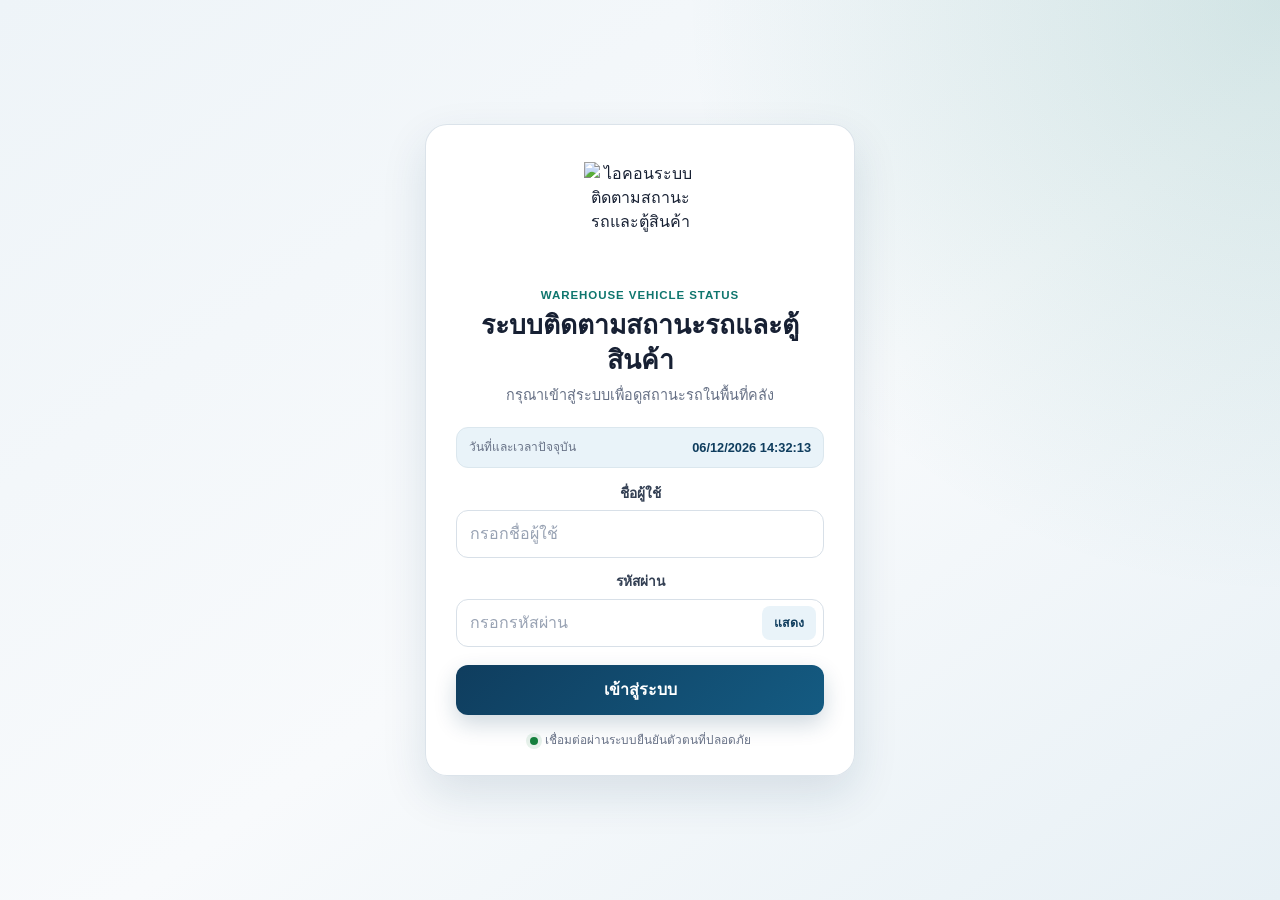
==== dashboard/index.html @ 7c37f43d "Update index.html" ====
<!DOCTYPE html>
<html lang="th">
<head>
  <meta charset="UTF-8">
  <meta name="viewport" content="width=device-width, initial-scale=1, viewport-fit=cover">
  <meta name="theme-color" content="#031726">
  <meta name="color-scheme" content="dark light">
  <meta name="mobile-web-app-capable" content="yes">
  <meta name="apple-mobile-web-app-capable" content="yes">
  <title>Dashboard Vendor / Receiving</title>
  <link rel="manifest" href="../manifest.webmanifest">
  <link rel="stylesheet" href="../core.bundle.css?v=20260722-round4-dashboard">
  <link rel="stylesheet" href="./dashboard.bundle.css?v=20260723-round4-final-rev2-executive-fullscreen-fix-v1">
  <script src="https://cdn.jsdelivr.net/npm/sweetalert2@11" defer></script>
  <script src="https://cdn.jsdelivr.net/npm/chart.js@4.4.3/dist/chart.umd.min.js" defer></script>
  <script src="./dashboard.bundle.js?v=20260723-round4-final-rev2-executive-fullscreen-fix-v1" defer></script>
</head>
<body class="executive-dashboard" data-page="dashboard" data-theme="deep" data-theme-preference="deep">
  <div id="dashboardLoading" class="loading-screen" aria-live="polite">
    <div class="loading-card">
      <div class="loading-spinner" aria-hidden="true"></div>
      <strong>กำลังจัดเตรียม Dashboard</strong>
      <span>อ่านข้อมูลกลางและตรวจยอดให้ตรงกัน</span>
    </div>
  </div>

  <header class="topbar ops-topbar">
    <div class="ops-brand">
      <button id="backButton" class="menu-button" type="button" title="กลับหน้า Module" aria-label="กลับหน้า Module">☰</button>
      <div class="ops-brand-copy">
        <h1>Dashboard Vendor / Receiving</h1>
        <p>ภาพรวมการรับรถ / ตู้สินค้า อัปเดตอัตโนมัติ</p>
      </div>
    </div>

    <div class="ops-header-live live-state"><i></i><span id="connectionText">กำลังเชื่อมต่อ</span><button id="refreshButton" type="button" aria-label="รีเฟรชข้อมูล" title="รีเฟรชข้อมูล">↻</button></div>

    <div class="ops-header-shift">
      <span>กะปัจจุบัน</span>
      <strong id="headerShiftName">กำลังตรวจสอบ</strong>
      <small><span id="currentDate">--/--/----</span> <b id="currentTime">--:--:--</b></small>
    </div>

    <div class="ops-header-actions">
      <button id="analysisButton" class="topbar-button" type="button" title="วิเคราะห์ย้อนหลัง">⌁ วิเคราะห์</button>
      <button id="compareModeButton" class="topbar-button compare-button" type="button" title="เปิดโหมดเปรียบเทียบ">⇄ เปรียบเทียบ</button>
      <button id="exportButton" class="topbar-button" type="button" title="ส่งออกข้อมูล">⇧ ส่งออก</button>
      <button id="fullscreenButton" class="topbar-button fullscreen-button" type="button" title="เปิดเต็มจอ">⛶ เต็มจอ</button>
      <div class="theme-switcher" role="group" aria-label="เลือกธีม Dashboard">
        <span>ธีม</span>
        <button type="button" data-theme-value="light" title="ธีมสว่าง">สว่าง</button>
        <button type="button" data-theme-value="deep" title="ธีมน้ำเงินเข้ม">น้ำเงิน</button>
        <button type="button" data-theme-value="plum" title="ธีมพลัม">พลัม</button>
        <button type="button" data-theme-value="system" title="ใช้ตามระบบ">ระบบ</button>
      </div>
    </div>
  </header>

  <div id="dashboardInlineError" class="dashboard-inline-error" hidden></div>

  <main id="dashboardStage" class="dashboard-stage ops-stage">
    <section id="mainDashboardGrid" class="ops-dashboard" aria-label="ภาพรวมปฏิบัติการ 24 ชั่วโมง">
      <article class="ops-panel current-state-section">
        <div class="ops-section-heading">
          <div><span class="section-number">1</span><h2>สถานะปัจจุบัน</h2><small>รวมทุกคันที่ยังไม่ปิดงาน ไม่จำกัดวันที่เข้า</small></div>
          <span id="currentStateAsOf" class="section-meta">ณ เวลาปัจจุบัน</span>
        </div>
        <div class="current-state-grid">
          <button class="state-card tone-blue" type="button" data-current-mode="ALL"><span class="state-icon">▣</span><span>อยู่ในระบบตอนนี้</span><strong id="opsActiveNow">0</strong><small>คัน</small></button>
          <button class="state-card tone-purple" type="button" data-current-mode="WAITING_INBOUND_DOCUMENT"><span class="state-icon">เอก</span><span>รอยื่นเอกสาร</span><strong id="opsWaitingDocument">0</strong><small>คัน</small></button>
          <button class="state-card tone-orange" type="button" data-current-mode="WAITING_RECEIVING"><span class="state-icon">คลัง</span><span>รอรับสินค้า</span><strong id="opsWaitingReceiving">0</strong><small>คัน</small></button>
          <button class="state-card tone-green" type="button" data-current-mode="WAITING_DOCUMENT_RETURN"><span class="state-icon">✓</span><span>รอคืนเอกสาร</span><strong id="opsWaitingReturn">0</strong><small>คัน</small></button>
          <button class="state-card tone-sky" type="button" data-current-mode="WAITING_GATE_OUT"><span class="state-icon">ออก</span><span>รอออกจากพื้นที่</span><strong id="opsWaitingGateOut">0</strong><small>คัน</small></button>
          <button class="state-card tone-amber" type="button" data-current-mode="WARNING"><span class="state-icon">!</span><span>ใกล้เกินเวลา</span><strong id="opsWarning">0</strong><small>คัน</small></button>
          <button class="state-card tone-red" type="button" data-current-mode="OVERDUE"><span class="state-icon">▲</span><span>เกินเวลา</span><strong id="opsOverdue">0</strong><small>&gt; SLA</small></button>
          <button class="state-card tone-magenta" type="button" data-current-mode="SEVERE"><span class="state-icon">▲</span><span>เกินเวลารุนแรง</span><strong id="opsSevere">0</strong><small>&gt;&gt; SLA</small></button>
          <button class="state-card tone-gold" type="button" data-current-mode="INCOMPLETE"><span class="state-icon">i</span><span>ข้อมูลไม่ครบ</span><strong id="opsIncomplete">0</strong><small>คัน</small></button>
          <button class="state-card tone-slate" type="button" data-current-mode="CANCELLED"><span class="state-icon">×</span><span>ยกเลิก 24 ชม.</span><strong id="opsCancelled24">0</strong><small>คัน</small></button>
        </div>
      </article>

      <div class="ops-content-grid">
        <div class="ops-left-stack">
          <article class="ops-panel rolling-section">
            <div class="ops-section-heading">
              <div><span class="section-number">2</span><h2>ผลงาน 24 ชั่วโมงล่าสุด</h2><small id="rollingRangeLabel">ช่วงเวลาแบบเลื่อนต่อเนื่อง</small></div>
            </div>
            <div class="rolling-kpi-grid">
              <div class="metric-card tone-blue"><span>รถเข้า</span><strong id="rollingGateIn">0</strong><small id="rollingGateInDelta">เทียบ 24 ชม.ก่อนหน้า</small></div>
              <div class="metric-card tone-green"><span>ปิดงานแล้ว</span><strong id="rollingCompleted">0</strong><small id="rollingCompletedDelta">เทียบ 24 ชม.ก่อนหน้า</small></div>
              <div class="metric-card tone-amber"><span>คงค้างเพิ่ม/ลด</span><strong id="rollingNet">0</strong><small id="rollingNetDetail">เข้า − ปิดงาน</small></div>
              <div class="metric-card tone-purple"><span>เวลาทั่วไป</span><strong id="rollingMedian">-</strong><small id="rollingMedianDelta">Median ของงานปิด</small></div>
              <button id="rollingSlowButton" class="metric-card tone-red" type="button"><span>งานกลุ่มช้า (Top 3)</span><strong id="rollingSlowCount">0</strong><small>กดดูรายละเอียด</small></button>
              <div class="metric-card tone-teal"><span>ผ่านเกณฑ์ SLA</span><strong id="rollingCompliance">-</strong><small id="rollingComplianceDetail">จากรายการที่ตรวจสอบได้</small></div>
            </div>
          </article>

          <article class="ops-panel flow-section">
            <div class="ops-section-heading compact">
              <div><span class="section-number">3</span><h2>การไหลของงาน</h2><small id="flowRangeLabel">24 ชั่วโมงล่าสุด</small></div>
              <div class="range-switch" role="group" aria-label="ช่วงเวลาของกราฟ">
                <button type="button" data-flow-range="24H" class="is-active">24 ชม.</button>
                <button type="button" data-flow-range="7D">7 วัน</button>
                <button type="button" data-flow-range="30D">30 วัน</button>
              </div>
            </div>
            <div class="flow-layout">
              <div class="ops-chart-wrap"><canvas id="opsFlowChart"></canvas></div>
              <div class="stage-donut-block">
                <h3>งานในแต่ละขั้นตอน</h3>
                <div class="stage-donut-layout">
                  <div class="stage-donut-wrap"><canvas id="opsStageChart"></canvas><div class="stage-donut-center"><small>รวม</small><strong id="opsStageTotal">0</strong><span>คัน</span></div></div>
                  <div id="opsStageLegend" class="ops-stage-legend"></div>
                </div>
              </div>
            </div>
          </article>

          <article class="ops-panel shift-section">
            <div class="ops-section-heading compact">
              <div><span class="section-number">5</span><h2>สรุปผลงานกะปัจจุบัน</h2><small>ใช้ช่วงเวลาตาม Admin และรองรับกะข้ามวัน</small></div>
            </div>
            <div class="shift-layout">
              <div class="shift-focus-card">
                <small>กะปัจจุบัน</small>
                <strong id="opsShiftName">นอกกะ</strong>
                <span id="opsShiftTime">-</span>
                <span id="opsShiftBusinessDate">-</span>
                <div class="shift-progress"><i id="opsShiftProgressBar"></i></div>
                <b id="opsShiftProgressText">0%</b>
              </div>
              <div class="shift-metrics-grid">
                <div><span>รับเข้ากะนี้</span><strong id="opsShiftGateIn">0</strong><small>คัน</small></div>
                <div><span>ปิดงานแล้ว</span><strong id="opsShiftCompleted">0</strong><small>คัน</small></div>
                <div><span>รับมาจากกะก่อน</span><strong id="opsShiftCarryIn">0</strong><small>คัน</small></div>
                <div><span>ยังค้าง</span><strong id="opsShiftClosing">0</strong><small>คัน</small></div>
                <div><span>ส่งต่อกะถัดไป</span><strong id="opsShiftCarryOut">0</strong><small>คัน</small></div>
                <div class="danger"><span>เกินเวลา</span><strong id="opsShiftOverdue">0</strong><small>คัน</small></div>
                <div><span>ประสิทธิภาพ</span><strong id="opsShiftEfficiency">-</strong><small>ปิด / ภาระงาน</small></div>
              </div>
              <div class="shift-process-block">
                <h3>สถานะความคืบหน้ากระบวนการ</h3>
                <div id="shiftProcessFlow" class="shift-process-flow"></div>
              </div>
            </div>
          </article>
        </div>

        <div class="ops-right-stack">
          <article class="ops-panel urgent-section">
            <div class="ops-section-heading compact">
              <div><span class="section-number">4</span><h2>งานที่ต้องดำเนินการเร่งด่วน</h2><small>เรียงตามระดับความรุนแรงและเวลาค้าง</small></div>
              <button id="showAllAlerts" class="section-link" type="button">ดูทั้งหมด →</button>
            </div>
            <div id="urgentTabs" class="urgent-tabs" role="tablist">
              <button type="button" data-urgent-mode="SEVERE" class="is-active">รุนแรง <b id="urgentSevereCount">0</b></button>
              <button type="button" data-urgent-mode="OVERDUE">เกินเวลา <b id="urgentOverdueCount">0</b></button>
              <button type="button" data-urgent-mode="WARNING">ใกล้เกิน <b id="urgentWarningCount">0</b></button>
              <button type="button" data-urgent-mode="INCOMPLETE">ข้อมูลไม่ครบ <b id="urgentIncompleteCount">0</b></button>
            </div>
            <div class="urgent-table-wrap">
              <table class="urgent-table">
                <thead><tr><th>เลขนัดหมาย</th><th>บริษัท</th><th>ขั้นตอนปัจจุบัน</th><th>ค้างในขั้นตอน</th><th>เกณฑ์ SLA</th></tr></thead>
                <tbody id="urgentTableBody"></tbody>
              </table>
            </div>
          </article>

          <article class="ops-panel bottleneck-section">
            <div class="ops-section-heading compact">
              <div><span class="section-number">6</span><h2>คอขวดปัจจุบัน</h2><small>Top 5 ขั้นตอนที่ค้างงานมากที่สุด</small></div>
            </div>
            <div class="bottleneck-table-wrap">
              <table class="bottleneck-table">
                <thead><tr><th>อันดับ</th><th>ขั้นตอน</th><th>ค้างเฉลี่ย</th><th>ค้างนานสุด</th><th>จำนวนค้าง</th></tr></thead>
                <tbody id="bottleneckTableBody"></tbody>
              </table>
            </div>
          </article>
        </div>
      </div>
    </section>

    <section id="analysisPanel" class="analysis-panel ops-panel" hidden>
      <div class="ops-section-heading compact">
        <div><h2>วิเคราะห์ย้อนหลังและค้นหารายการ</h2><small>วันปฏิทินใช้สำหรับรายงานย้อนหลัง ไม่กระทบตัวเลขสถานการณ์ปัจจุบัน</small></div>
        <button id="closeAnalysisButton" class="section-link" type="button">ปิด</button>
      </div>
      <section class="filter-bar">
        <label><span>ช่วงวันที่</span><div class="date-range"><input id="dateFrom" type="date"><b>–</b><input id="dateTo" type="date"></div></label>
        <label><span>โมดูล</span><select id="moduleFilter"><option value="vendors">Vendor / Receiving</option></select></label>
        <label><span>กะ</span><select id="shiftFilter"><option value="">ทั้งหมด</option></select></label>
        <label><span>รูปแบบงาน</span><select id="profileFilter"><option value="">ทั้งหมด</option></select></label>
        <label><span>สถานะ</span><select id="statusFilter"><option value="">ทั้งหมด</option><option value="ACTIVE">ยังไม่ปิดงาน</option><option value="COMPLETED">ปิดงานแล้ว</option><option value="OVERDUE">เกินเวลา</option><option value="CANCELLED">ยกเลิก</option><option value="INCOMPLETE">ข้อมูลต้องตรวจสอบ</option></select></label>
        <label class="search-field"><span>ค้นหา</span><input id="searchInput" type="search" placeholder="เลขนัดหมาย บริษัท ทะเบียนรถ Auto ID"></label>
        <button id="resetButton" class="refresh-button secondary" type="button">ล้าง</button>
      </section>
      <div class="analysis-grid">
        <article class="analysis-calendar">
          <div class="calendar-header"><h3>ปฏิทินงานรายวัน</h3><div><button id="calendarPrev" type="button">‹</button><strong id="calendarMonthLabel">-</strong><button id="calendarNext" type="button">›</button></div></div>
          <div class="calendar-week"><span>อา</span><span>จ</span><span>อ</span><span>พ</span><span>พฤ</span><span>ศ</span><span>ส</span></div>
          <div id="calendarGrid" class="calendar-grid"></div>
          <div class="selected-day"><strong id="selectedDateLabel">-</strong><div class="selected-day-grid"><span>รถเข้า <b id="dayGateIn">0</b></span><span>ปิดงาน <b id="dayCompleted">0</b></span><span>คงค้าง <b id="dayBacklog">0</b></span><span>เกินเวลา <b id="dayOverdue">0</b></span></div></div>
        </article>
        <article class="analysis-list">
          <h3>งานที่ใช้เวลานานในวันที่เลือก</h3>
          <div id="companyRanking" class="ranking-list"></div>
        </article>
        <article class="analysis-table">
          <div class="panel-title"><h3>รายการตามตัวกรอง</h3><span id="trackingCount">0 รายการ</span></div>
          <div class="table-wrap"><table class="tracking-table"><thead><tr><th>เลขนัดหมาย</th><th>บริษัท</th><th>ขั้นตอน</th><th>เวลาเข้า</th><th>เวลาล่าสุด</th><th>เวลารวม</th><th>สถานะ</th></tr></thead><tbody id="trackingTableBody"></tbody></table></div>
        </article>
      </div>
      <div id="alertList" hidden></div>
      <div id="statusLegend" hidden></div><span id="statusChartTotal" hidden></span><span id="statusTotalLabel" hidden></span><span id="hourlyRangeLabel" hidden></span>
    </section>


    <section id="comparisonWorkspace" class="comparison-workspace panel" hidden aria-live="polite">
      <div class="comparison-toolbar">
        <div class="comparison-heading">
          <strong>เปรียบเทียบข้อมูล</strong>
          <span>เลือกข้อมูลสองส่วนเพื่อดูตัวเลขและปัญหาในตำแหน่งเดียวกัน</span>
        </div>
        <label class="compare-type-control"><span>เปรียบเทียบตาม</span><select id="compareType"><option value="DAY">ภาพรวมรายวัน</option><option value="MONTH">ภาพรวมรายเดือน</option><option value="SHIFT_DAY">กะของแต่ละวัน</option><option value="DAY_PART">ช่วงเวลา 6 ชั่วโมง</option><option value="PROFILE">รูปแบบงาน</option><option value="RECORD">เลขนัดหมาย</option></select></label>
        <label class="compare-view-control"><span>รูปแบบแสดงผล</span><select id="compareView"><option value="OVERVIEW">ภาพรวมและคอขวด</option><option value="FLOW">การไหลรายชั่วโมง</option><option value="STAGE_TIME">เวลาแต่ละขั้นตอน</option><option value="BACKLOG">สถานะเวลาและปัญหา</option></select></label>
        <label class="compare-control-a"><span>ฝั่ง A</span><select id="compareA"></select></label>
        <button id="swapCompareButton" class="compare-swap" type="button" title="สลับฝั่ง">⇄</button>
        <label class="compare-control-b"><span>ฝั่ง B</span><select id="compareB"></select></label>
        <button id="closeCompareButton" class="compare-close" type="button">กลับภาพรวม</button>
      </div>
      <div id="compareMobileLayout" class="compare-mobile-layout" role="group" aria-label="รูปแบบการแสดงผลบนมือถือ">
        <button id="comparePairButton" class="compare-layout-button is-active" type="button" aria-pressed="true">เทียบคู่</button>
        <button id="compareOverlayButton" class="compare-layout-button" type="button" aria-pressed="false">ซ้อนกัน</button>
      </div>
      <article id="compareOverlayPane" class="compare-overlay-pane" hidden aria-live="polite"></article>
      <div id="comparisonGrid" class="comparison-grid">
        <article id="comparePaneA" class="compare-pane compare-pane-a"></article>
        <article id="comparePaneB" class="compare-pane compare-pane-b"></article>
      </div>
      <div id="compareDelta" class="compare-delta"></div>
    </section>


    <section id="mainDashboardBottom" class="ops-footer">
      <span>SLA และเกณฑ์เวลาทั้งหมดอ้างอิงจากการตั้งค่า Admin</span>
      <span id="dataRevision">ข้อมูลชุด -</span>
      <span id="lastUpdated">อัปเดตล่าสุด -</span>
      <span id="autoRefreshLabel">ตรวจการเปลี่ยนแปลงทุก 5 วินาที</span>
      <span>Timezone: Asia/Bangkok</span>
    </section>
  </main>

  <noscript><div class="noscript">กรุณาเปิดใช้งาน JavaScript เพื่อใช้ Dashboard</div></noscript>
</body>
</html>
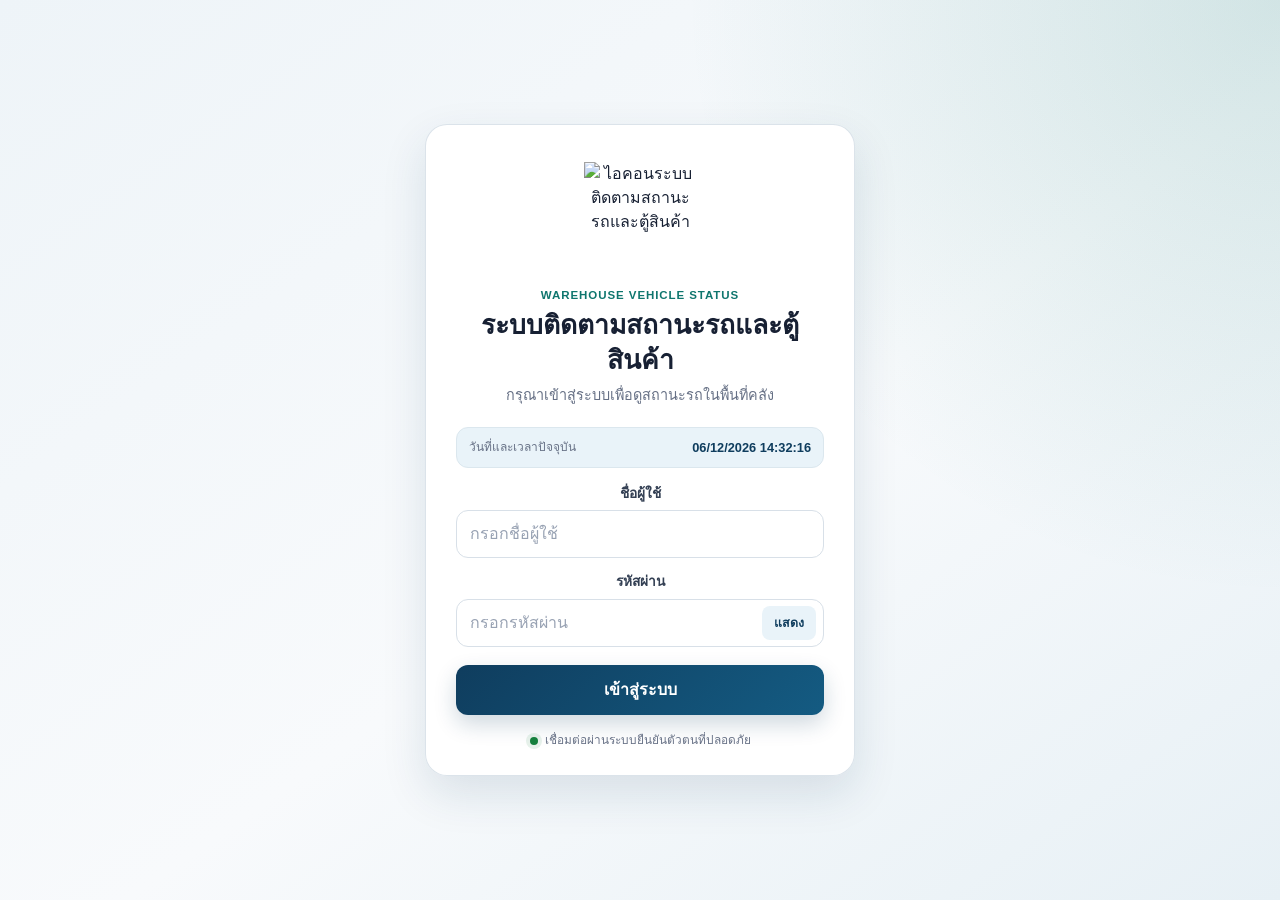
==== commit 46d7bb27: "Update index.html" ====
--- a/dashboard/index.html
+++ b/dashboard/index.html
@@ -10,12 +10,258 @@
   <title>Dashboard Vendor / Receiving</title>
   <link rel="manifest" href="../manifest.webmanifest">
   <link rel="stylesheet" href="../core.bundle.css?v=20260722-round4-dashboard">
-  <link rel="stylesheet" href="./dashboard.bundle.css?v=20260723-round4-final-rev2-executive-fullscreen-fix-v1">
+  <link rel="stylesheet" href="./dashboard.bundle.css?v=20260723-round4-final-rev4-topbar-responsive-v1">
   <script src="https://cdn.jsdelivr.net/npm/sweetalert2@11" defer></script>
   <script src="https://cdn.jsdelivr.net/npm/chart.js@4.4.3/dist/chart.umd.min.js" defer></script>
-  <script src="./dashboard.bundle.js?v=20260723-round4-final-rev2-executive-fullscreen-fix-v1" defer></script>
+  <script src="./dashboard.bundle.js?v=20260723-round4-final-rev4-topbar-responsive-v1" defer></script>
+<style id="smartalertFullscreenCriticalRev3">
+  /*
+   * ROUND 4 FINAL REV3
+   * Critical Fullscreen Hard Layout.
+   * Inline intentionally: prevents stale CSS from leaving the
+   * left dashboard stack collapsed.
+   */
+  html:fullscreen,
+  html:fullscreen body,
+  body.is-fullscreen {
+    width: 100% !important;
+    height: 100% !important;
+    min-height: 100% !important;
+  }
+
+  html:fullscreen body,
+  body.is-fullscreen {
+    margin: 0 !important;
+    overflow: hidden !important;
+  }
+
+  html:fullscreen body .ops-topbar,
+  body.is-fullscreen .ops-topbar {
+    position: static !important;
+    box-sizing: border-box !important;
+    width: 100% !important;
+    height: 56px !important;
+    min-height: 56px !important;
+    padding: 5px 12px !important;
+  }
+
+  html:fullscreen body #dashboardStage,
+  body.is-fullscreen #dashboardStage {
+    display: block !important;
+    box-sizing: border-box !important;
+    width: 100% !important;
+    max-width: none !important;
+    height: calc(100vh - 56px) !important;
+    min-height: 0 !important;
+    margin: 0 !important;
+    padding: 6px !important;
+    overflow: hidden !important;
+  }
+
+  html:fullscreen body #mainDashboardGrid:not([hidden]),
+  body.is-fullscreen #mainDashboardGrid:not([hidden]) {
+    display: grid !important;
+    grid-template-columns: minmax(0, 1fr) !important;
+    grid-template-rows: 104px minmax(0, 1fr) !important;
+    width: 100% !important;
+    height: 100% !important;
+    min-height: 0 !important;
+    gap: 6px !important;
+    overflow: hidden !important;
+  }
+
+  html:fullscreen body .current-state-section,
+  body.is-fullscreen .current-state-section {
+    height: 104px !important;
+    min-height: 104px !important;
+    overflow: hidden !important;
+  }
+
+  html:fullscreen body .current-state-grid,
+  body.is-fullscreen .current-state-grid {
+    display: grid !important;
+    grid-template-columns: repeat(10, minmax(0, 1fr)) !important;
+    grid-auto-rows: minmax(0, 1fr) !important;
+    min-height: 56px !important;
+  }
+
+  html:fullscreen body .ops-content-grid,
+  body.is-fullscreen .ops-content-grid {
+    display: grid !important;
+    grid-template-columns:
+      minmax(0, 1.57fr)
+      minmax(410px, 1fr) !important;
+    grid-template-rows: minmax(0, 1fr) !important;
+    width: 100% !important;
+    height: 100% !important;
+    min-height: 0 !important;
+    gap: 6px !important;
+    overflow: hidden !important;
+  }
+
+  /*
+   * Do not use Grid for the two stacks in fullscreen.
+   * Flex prevents legacy grid-template rows from collapsing panels.
+   */
+  html:fullscreen body .ops-left-stack,
+  body.is-fullscreen .ops-left-stack,
+  html:fullscreen body .ops-right-stack,
+  body.is-fullscreen .ops-right-stack {
+    display: flex !important;
+    flex-direction: column !important;
+    align-items: stretch !important;
+    align-content: normal !important;
+    justify-content: flex-start !important;
+    width: 100% !important;
+    height: 100% !important;
+    min-width: 0 !important;
+    min-height: 0 !important;
+    gap: 6px !important;
+    overflow: hidden !important;
+  }
+
+  html:fullscreen body .rolling-section,
+  body.is-fullscreen .rolling-section {
+    flex: 0 0 19% !important;
+    height: 19% !important;
+    min-height: 116px !important;
+  }
+
+  html:fullscreen body .flow-section,
+  body.is-fullscreen .flow-section {
+    flex: 1 1 49% !important;
+    height: auto !important;
+    min-height: 248px !important;
+  }
+
+  html:fullscreen body .shift-section,
+  body.is-fullscreen .shift-section {
+    flex: 0 0 31% !important;
+    height: 31% !important;
+    min-height: 180px !important;
+  }
+
+  html:fullscreen body .urgent-section,
+  body.is-fullscreen .urgent-section {
+    flex: 0 0 58% !important;
+    height: 58% !important;
+    min-height: 310px !important;
+  }
+
+  html:fullscreen body .bottleneck-section,
+  body.is-fullscreen .bottleneck-section {
+    flex: 1 1 42% !important;
+    height: auto !important;
+    min-height: 218px !important;
+  }
+
+  html:fullscreen body .rolling-section,
+  html:fullscreen body .flow-section,
+  html:fullscreen body .shift-section,
+  html:fullscreen body .urgent-section,
+  html:fullscreen body .bottleneck-section,
+  body.is-fullscreen .rolling-section,
+  body.is-fullscreen .flow-section,
+  body.is-fullscreen .shift-section,
+  body.is-fullscreen .urgent-section,
+  body.is-fullscreen .bottleneck-section {
+    box-sizing: border-box !important;
+    width: 100% !important;
+    max-width: none !important;
+    overflow: hidden !important;
+  }
+
+  html:fullscreen body .flow-layout,
+  body.is-fullscreen .flow-layout,
+  html:fullscreen body .shift-layout,
+  body.is-fullscreen .shift-layout {
+    min-height: 0 !important;
+    height: 100% !important;
+  }
+
+  html:fullscreen body .urgent-table-wrap,
+  html:fullscreen body .bottleneck-table-wrap,
+  body.is-fullscreen .urgent-table-wrap,
+  body.is-fullscreen .bottleneck-table-wrap {
+    min-height: 0 !important;
+    height: 100% !important;
+    overflow: auto !important;
+  }
+
+  html:fullscreen body #mainDashboardBottom,
+  body.is-fullscreen #mainDashboardBottom,
+  html:fullscreen body .ops-footer,
+  body.is-fullscreen .ops-footer {
+    display: none !important;
+  }
+
+  /* Safe scrolling fallback for smaller fullscreen screens. */
+  @media (max-width: 1180px), (max-height: 720px) {
+    html:fullscreen body,
+    body.is-fullscreen {
+      overflow: auto !important;
+    }
+
+    html:fullscreen body #dashboardStage,
+    body.is-fullscreen #dashboardStage {
+      height: auto !important;
+      min-height: calc(100vh - 56px) !important;
+      overflow: visible !important;
+    }
+
+    html:fullscreen body #mainDashboardGrid:not([hidden]),
+    body.is-fullscreen #mainDashboardGrid:not([hidden]) {
+      height: auto !important;
+      min-height: 100% !important;
+      grid-template-rows: auto auto !important;
+      overflow: visible !important;
+    }
+
+    html:fullscreen body .current-state-section,
+    body.is-fullscreen .current-state-section {
+      height: auto !important;
+      min-height: 0 !important;
+    }
+
+    html:fullscreen body .current-state-grid,
+    body.is-fullscreen .current-state-grid {
+      grid-template-columns:
+        repeat(5, minmax(0, 1fr)) !important;
+    }
+
+    html:fullscreen body .ops-content-grid,
+    body.is-fullscreen .ops-content-grid {
+      height: auto !important;
+      grid-template-columns: 1fr !important;
+      overflow: visible !important;
+    }
+
+    html:fullscreen body .ops-left-stack,
+    html:fullscreen body .ops-right-stack,
+    body.is-fullscreen .ops-left-stack,
+    body.is-fullscreen .ops-right-stack {
+      height: auto !important;
+      overflow: visible !important;
+    }
+
+    html:fullscreen body .rolling-section,
+    html:fullscreen body .flow-section,
+    html:fullscreen body .shift-section,
+    html:fullscreen body .urgent-section,
+    html:fullscreen body .bottleneck-section,
+    body.is-fullscreen .rolling-section,
+    body.is-fullscreen .flow-section,
+    body.is-fullscreen .shift-section,
+    body.is-fullscreen .urgent-section,
+    body.is-fullscreen .bottleneck-section {
+      flex: none !important;
+      height: auto !important;
+      min-height: 280px !important;
+    }
+  }
+</style>
 </head>
-<body class="executive-dashboard" data-page="dashboard" data-theme="deep" data-theme-preference="deep">
+<body class="executive-dashboard" data-page="dashboard" data-theme="deep" data-theme-preference="deep" data-dashboard-build="R4F-R4-TOPBAR-RESP">
   <div id="dashboardLoading" class="loading-screen" aria-live="polite">
     <div class="loading-card">
       <div class="loading-spinner" aria-hidden="true"></div>
--- a/dashboard/dashboard.bundle.css
+++ b/dashboard/dashboard.bundle.css
@@ -1874,3 +1874,38 @@
     overflow:visible!important;
   }
 }
+
+
+/* =========================================================
+   ROUND 4 FINAL REV3 — FULLSCREEN HARD LAYOUT
+   External copy; critical copy also lives in index.html.
+   ========================================================= */
+body[data-fullscreen-layout="EXECUTIVE"]
+.ops-left-stack,
+body[data-fullscreen-layout="EXECUTIVE"]
+.ops-right-stack {
+  display: flex !important;
+  flex-direction: column !important;
+  align-items: stretch !important;
+  justify-content: flex-start !important;
+  min-height: 0 !important;
+  overflow: hidden !important;
+}
+
+body[data-fullscreen-health="RECOVERING"]
+.rolling-section,
+body[data-fullscreen-health="RECOVERING"]
+.flow-section,
+body[data-fullscreen-health="RECOVERING"]
+.shift-section {
+  visibility: visible !important;
+  opacity: 1 !important;
+}
+
+
+/* =========================================================
+   ROUND 4 FINAL REV4 — TOPBAR RESPONSIVE NO OVERLAP
+   Fix header collision between live refresh status and shift card
+   across desktop, tablet and mobile sizes.
+   ========================================================= */
+body:not(.is-fullscreen) .ops-topbar{height:auto;min-height:76px;grid-template-columns:minmax(320px,1.08fr) minmax(0,.88fr) minmax(188px,.54fr) auto;gap:10px;align-items:center}body:not(.is-fullscreen) .ops-topbar>*{min-width:0}body:not(.is-fullscreen) .ops-brand{min-width:0}body:not(.is-fullscreen) .ops-brand-copy{min-width:0}body:not(.is-fullscreen) .ops-header-live{display:flex;align-items:center;justify-self:stretch;min-width:0;width:100%;max-width:100%;padding:0 10px;gap:8px;overflow:hidden}body:not(.is-fullscreen) .ops-header-live i{flex:0 0 10px}body:not(.is-fullscreen) #connectionText{flex:1 1 auto;min-width:0;display:block;white-space:nowrap;overflow:hidden;text-overflow:ellipsis}body:not(.is-fullscreen) .ops-header-shift{justify-self:stretch;min-width:0;width:100%;max-width:100%;padding:5px 10px;overflow:hidden}body:not(.is-fullscreen) .ops-header-shift>span,body:not(.is-fullscreen) .ops-header-shift strong,body:not(.is-fullscreen) .ops-header-shift small{display:block;min-width:0;white-space:nowrap;overflow:hidden;text-overflow:ellipsis}body:not(.is-fullscreen) .ops-header-actions{min-width:0;display:flex;align-items:center;justify-content:flex-end;flex-wrap:nowrap;gap:6px}body:not(.is-fullscreen) .ops-header-actions .topbar-button{min-width:0;padding:0 10px;font-size:10px}body:not(.is-fullscreen) .theme-switcher{min-width:0;max-width:100%;overflow:hidden}body:not(.is-fullscreen) .theme-switcher>span{padding:0 4px}body:not(.is-fullscreen) .theme-switcher button{padding:0 6px}body:not(.is-fullscreen) .menu-button{flex:0 0 48px}@media (max-width:1760px){body:not(.is-fullscreen) .ops-topbar{grid-template-columns:minmax(280px,1fr) minmax(0,.9fr) minmax(176px,.56fr) auto;gap:8px}body:not(.is-fullscreen) .ops-brand-copy h1{font-size:clamp(18px,1.45vw,28px)}body:not(.is-fullscreen) .ops-brand-copy p{font-size:10px}body:not(.is-fullscreen) .ops-header-live{font-size:10px}body:not(.is-fullscreen) .ops-header-shift strong{font-size:14px}body:not(.is-fullscreen) .ops-header-actions .topbar-button{padding:0 9px;font-size:10px}body:not(.is-fullscreen) .theme-switcher button{padding:0 5px;font-size:8px}}@media (max-width:1540px){body:not(.is-fullscreen) .ops-topbar{grid-template-columns:minmax(280px,1fr) minmax(0,.9fr) minmax(170px,.58fr);grid-template-areas:"brand live shift" "brand actions actions";row-gap:8px;align-items:center;padding-top:10px;padding-bottom:10px}body:not(.is-fullscreen) .ops-brand{grid-area:brand}body:not(.is-fullscreen) .ops-header-live{grid-area:live}body:not(.is-fullscreen) .ops-header-shift{grid-area:shift}body:not(.is-fullscreen) .ops-header-actions{grid-area:actions;justify-self:end;width:100%}}@media (max-width:1320px){body:not(.is-fullscreen) .ops-topbar{grid-template-columns:minmax(220px,1fr) minmax(220px,1fr);grid-template-areas:"brand brand" "live shift" "actions actions";min-height:124px}body:not(.is-fullscreen) .ops-header-actions{display:grid;grid-template-columns:repeat(5,minmax(0,1fr));align-items:stretch;justify-content:stretch}body:not(.is-fullscreen) .ops-header-actions .topbar-button,body:not(.is-fullscreen) .theme-switcher{width:100%}body:not(.is-fullscreen) .theme-switcher{justify-content:center}}@media (max-width:980px){body:not(.is-fullscreen) .ops-topbar{grid-template-columns:1fr;grid-template-areas:"brand" "live" "shift" "actions";min-height:auto}body:not(.is-fullscreen) .ops-header-actions{grid-template-columns:repeat(2,minmax(0,1fr))}body:not(.is-fullscreen) .theme-switcher{grid-column:1/-1}body:not(.is-fullscreen) .ops-brand-copy h1{white-space:normal;overflow:visible;text-overflow:clip}body:not(.is-fullscreen) .ops-brand-copy p{white-space:normal}}@media (max-width:640px){body:not(.is-fullscreen) .ops-topbar{padding:8px}body:not(.is-fullscreen) .ops-header-actions{grid-template-columns:1fr 1fr}body:not(.is-fullscreen) .ops-header-actions .topbar-button{height:38px;font-size:10px}body:not(.is-fullscreen) .theme-switcher{display:grid;grid-template-columns:repeat(4,minmax(0,1fr));gap:4px;height:auto;padding:4px}body:not(.is-fullscreen) .theme-switcher>span{grid-column:1/-1;padding:0 2px}body:not(.is-fullscreen) .theme-switcher button{height:30px}}
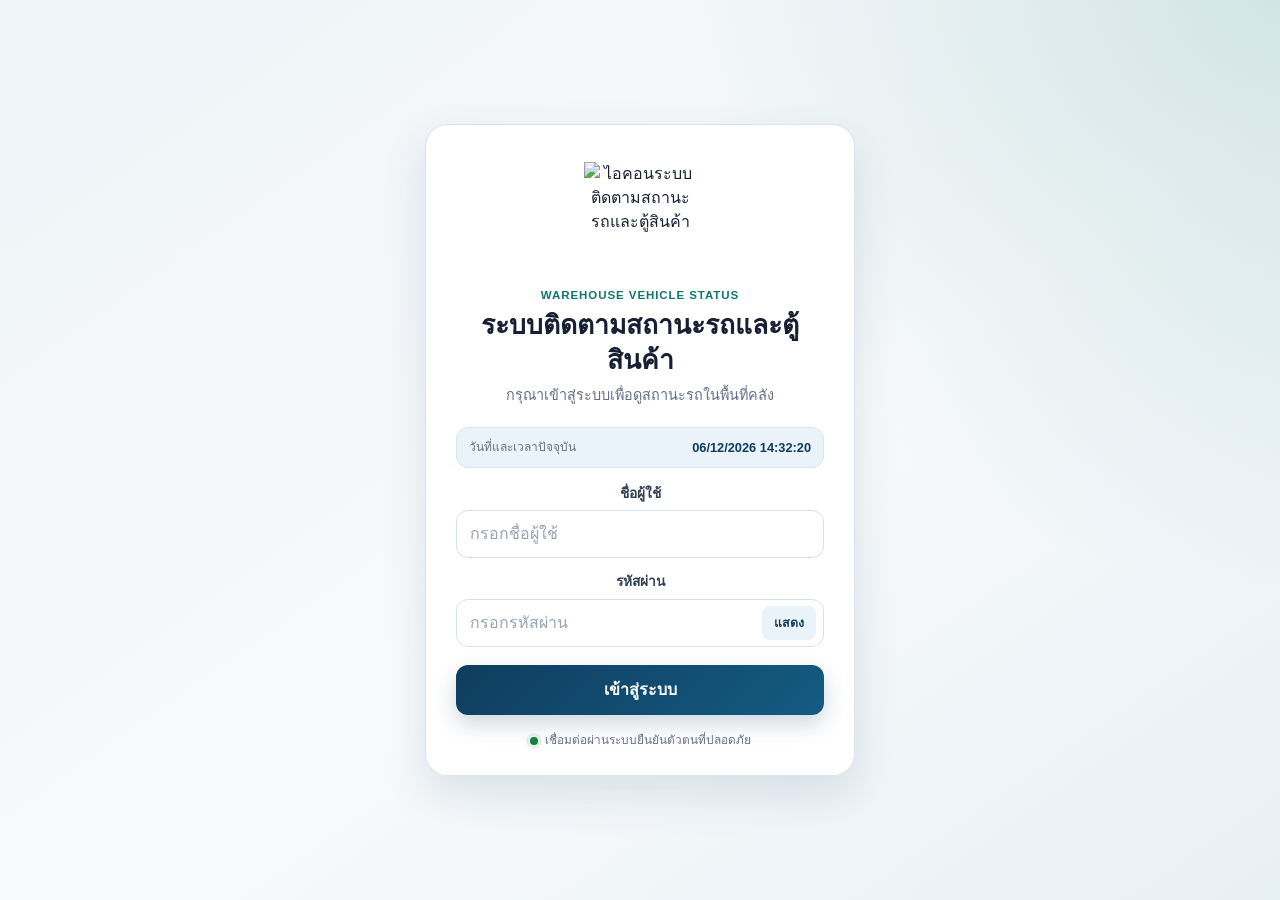
==== commit 91619fde: "Update index.html" ====
--- a/dashboard/index.html
+++ b/dashboard/index.html
@@ -10,10 +10,10 @@
   <title>Dashboard Vendor / Receiving</title>
   <link rel="manifest" href="../manifest.webmanifest">
   <link rel="stylesheet" href="../core.bundle.css?v=20260722-round4-dashboard">
-  <link rel="stylesheet" href="./dashboard.bundle.css?v=20260723-round4-final-rev4-topbar-responsive-v1">
+  <link rel="stylesheet" href="./dashboard.bundle.css?v=20260723-round4-final-rev5-compact-fixed-topbar-v1">
   <script src="https://cdn.jsdelivr.net/npm/sweetalert2@11" defer></script>
   <script src="https://cdn.jsdelivr.net/npm/chart.js@4.4.3/dist/chart.umd.min.js" defer></script>
-  <script src="./dashboard.bundle.js?v=20260723-round4-final-rev4-topbar-responsive-v1" defer></script>
+  <script src="./dashboard.bundle.js?v=20260723-round4-final-rev5-compact-fixed-topbar-v1" defer></script>
 <style id="smartalertFullscreenCriticalRev3">
   /*
    * ROUND 4 FINAL REV3
@@ -261,7 +261,7 @@
   }
 </style>
 </head>
-<body class="executive-dashboard" data-page="dashboard" data-theme="deep" data-theme-preference="deep" data-dashboard-build="R4F-R4-TOPBAR-RESP">
+<body class="executive-dashboard" data-page="dashboard" data-theme="deep" data-theme-preference="deep" data-dashboard-build="R4F-R5-TOPBAR-COMPACT">
   <div id="dashboardLoading" class="loading-screen" aria-live="polite">
     <div class="loading-card">
       <div class="loading-spinner" aria-hidden="true"></div>
--- a/dashboard/dashboard.bundle.css
+++ b/dashboard/dashboard.bundle.css
@@ -1909,3 +1909,249 @@
    across desktop, tablet and mobile sizes.
    ========================================================= */
 body:not(.is-fullscreen) .ops-topbar{height:auto;min-height:76px;grid-template-columns:minmax(320px,1.08fr) minmax(0,.88fr) minmax(188px,.54fr) auto;gap:10px;align-items:center}body:not(.is-fullscreen) .ops-topbar>*{min-width:0}body:not(.is-fullscreen) .ops-brand{min-width:0}body:not(.is-fullscreen) .ops-brand-copy{min-width:0}body:not(.is-fullscreen) .ops-header-live{display:flex;align-items:center;justify-self:stretch;min-width:0;width:100%;max-width:100%;padding:0 10px;gap:8px;overflow:hidden}body:not(.is-fullscreen) .ops-header-live i{flex:0 0 10px}body:not(.is-fullscreen) #connectionText{flex:1 1 auto;min-width:0;display:block;white-space:nowrap;overflow:hidden;text-overflow:ellipsis}body:not(.is-fullscreen) .ops-header-shift{justify-self:stretch;min-width:0;width:100%;max-width:100%;padding:5px 10px;overflow:hidden}body:not(.is-fullscreen) .ops-header-shift>span,body:not(.is-fullscreen) .ops-header-shift strong,body:not(.is-fullscreen) .ops-header-shift small{display:block;min-width:0;white-space:nowrap;overflow:hidden;text-overflow:ellipsis}body:not(.is-fullscreen) .ops-header-actions{min-width:0;display:flex;align-items:center;justify-content:flex-end;flex-wrap:nowrap;gap:6px}body:not(.is-fullscreen) .ops-header-actions .topbar-button{min-width:0;padding:0 10px;font-size:10px}body:not(.is-fullscreen) .theme-switcher{min-width:0;max-width:100%;overflow:hidden}body:not(.is-fullscreen) .theme-switcher>span{padding:0 4px}body:not(.is-fullscreen) .theme-switcher button{padding:0 6px}body:not(.is-fullscreen) .menu-button{flex:0 0 48px}@media (max-width:1760px){body:not(.is-fullscreen) .ops-topbar{grid-template-columns:minmax(280px,1fr) minmax(0,.9fr) minmax(176px,.56fr) auto;gap:8px}body:not(.is-fullscreen) .ops-brand-copy h1{font-size:clamp(18px,1.45vw,28px)}body:not(.is-fullscreen) .ops-brand-copy p{font-size:10px}body:not(.is-fullscreen) .ops-header-live{font-size:10px}body:not(.is-fullscreen) .ops-header-shift strong{font-size:14px}body:not(.is-fullscreen) .ops-header-actions .topbar-button{padding:0 9px;font-size:10px}body:not(.is-fullscreen) .theme-switcher button{padding:0 5px;font-size:8px}}@media (max-width:1540px){body:not(.is-fullscreen) .ops-topbar{grid-template-columns:minmax(280px,1fr) minmax(0,.9fr) minmax(170px,.58fr);grid-template-areas:"brand live shift" "brand actions actions";row-gap:8px;align-items:center;padding-top:10px;padding-bottom:10px}body:not(.is-fullscreen) .ops-brand{grid-area:brand}body:not(.is-fullscreen) .ops-header-live{grid-area:live}body:not(.is-fullscreen) .ops-header-shift{grid-area:shift}body:not(.is-fullscreen) .ops-header-actions{grid-area:actions;justify-self:end;width:100%}}@media (max-width:1320px){body:not(.is-fullscreen) .ops-topbar{grid-template-columns:minmax(220px,1fr) minmax(220px,1fr);grid-template-areas:"brand brand" "live shift" "actions actions";min-height:124px}body:not(.is-fullscreen) .ops-header-actions{display:grid;grid-template-columns:repeat(5,minmax(0,1fr));align-items:stretch;justify-content:stretch}body:not(.is-fullscreen) .ops-header-actions .topbar-button,body:not(.is-fullscreen) .theme-switcher{width:100%}body:not(.is-fullscreen) .theme-switcher{justify-content:center}}@media (max-width:980px){body:not(.is-fullscreen) .ops-topbar{grid-template-columns:1fr;grid-template-areas:"brand" "live" "shift" "actions";min-height:auto}body:not(.is-fullscreen) .ops-header-actions{grid-template-columns:repeat(2,minmax(0,1fr))}body:not(.is-fullscreen) .theme-switcher{grid-column:1/-1}body:not(.is-fullscreen) .ops-brand-copy h1{white-space:normal;overflow:visible;text-overflow:clip}body:not(.is-fullscreen) .ops-brand-copy p{white-space:normal}}@media (max-width:640px){body:not(.is-fullscreen) .ops-topbar{padding:8px}body:not(.is-fullscreen) .ops-header-actions{grid-template-columns:1fr 1fr}body:not(.is-fullscreen) .ops-header-actions .topbar-button{height:38px;font-size:10px}body:not(.is-fullscreen) .theme-switcher{display:grid;grid-template-columns:repeat(4,minmax(0,1fr));gap:4px;height:auto;padding:4px}body:not(.is-fullscreen) .theme-switcher>span{grid-column:1/-1;padding:0 2px}body:not(.is-fullscreen) .theme-switcher button{height:30px}}
+
+
+/* =========================================================
+   ROUND 4 FINAL REV5 — COMPACT FIXED TOPBAR
+   Do not increase desktop header height to fit long content.
+   Shorten, clip and compact controls instead.
+   ========================================================= */
+
+/* Desktop and notebook: one fixed-height row only. */
+@media (min-width:981px){
+  body:not(.is-fullscreen) .ops-topbar{
+    height:68px!important;
+    min-height:68px!important;
+    max-height:68px!important;
+    padding:6px 12px!important;
+    display:grid!important;
+    grid-template-columns:minmax(280px,1fr) minmax(150px,.62fr) minmax(166px,.52fr) auto!important;
+    grid-template-areas:"brand live shift actions"!important;
+    grid-template-rows:56px!important;
+    gap:8px!important;
+    align-items:center!important;
+    overflow:hidden!important;
+  }
+
+  body:not(.is-fullscreen) .ops-brand{grid-area:brand!important;min-width:0!important;overflow:hidden!important}
+  body:not(.is-fullscreen) .ops-header-live{grid-area:live!important}
+  body:not(.is-fullscreen) .ops-header-shift{grid-area:shift!important}
+  body:not(.is-fullscreen) .ops-header-actions{grid-area:actions!important}
+
+  body:not(.is-fullscreen) .ops-brand-copy h1{
+    font-size:clamp(18px,1.42vw,26px)!important;
+    white-space:nowrap!important;
+    overflow:hidden!important;
+    text-overflow:ellipsis!important;
+  }
+
+  body:not(.is-fullscreen) .ops-brand-copy p{
+    margin-top:2px!important;
+    font-size:9px!important;
+    white-space:nowrap!important;
+    overflow:hidden!important;
+    text-overflow:ellipsis!important;
+  }
+
+  body:not(.is-fullscreen) .menu-button{
+    width:42px!important;
+    height:42px!important;
+    flex:0 0 42px!important;
+    font-size:21px!important;
+  }
+
+  body:not(.is-fullscreen) .ops-header-live{
+    min-width:0!important;
+    width:100%!important;
+    height:40px!important;
+    padding:0 7px!important;
+    gap:6px!important;
+    overflow:hidden!important;
+  }
+
+  body:not(.is-fullscreen) .ops-header-live i{
+    width:9px!important;
+    height:9px!important;
+    flex:0 0 9px!important;
+  }
+
+  body:not(.is-fullscreen) #connectionText{
+    min-width:0!important;
+    flex:1 1 auto!important;
+    font-size:10px!important;
+    white-space:nowrap!important;
+    overflow:hidden!important;
+    text-overflow:ellipsis!important;
+  }
+
+  body:not(.is-fullscreen) .ops-header-live button{
+    width:27px!important;
+    height:27px!important;
+    flex:0 0 27px!important;
+    margin-left:0!important;
+  }
+
+  body:not(.is-fullscreen) .ops-header-shift{
+    min-width:0!important;
+    width:100%!important;
+    height:46px!important;
+    padding:4px 8px!important;
+    overflow:hidden!important;
+  }
+
+  body:not(.is-fullscreen) .ops-header-shift>span{font-size:8px!important}
+  body:not(.is-fullscreen) .ops-header-shift strong{
+    font-size:13px!important;
+    white-space:nowrap!important;
+    overflow:hidden!important;
+    text-overflow:ellipsis!important;
+  }
+  body:not(.is-fullscreen) .ops-header-shift small{
+    font-size:7px!important;
+    white-space:nowrap!important;
+    overflow:hidden!important;
+    text-overflow:ellipsis!important;
+  }
+
+  body:not(.is-fullscreen) .ops-header-actions{
+    min-width:0!important;
+    height:42px!important;
+    display:flex!important;
+    flex-wrap:nowrap!important;
+    align-items:center!important;
+    justify-content:flex-end!important;
+    gap:5px!important;
+    overflow:hidden!important;
+  }
+
+  /* Icon-only action buttons save horizontal space. Full labels remain in title/aria-label. */
+  body:not(.is-fullscreen) .ops-header-actions .topbar-button{
+    width:40px!important;
+    min-width:40px!important;
+    max-width:40px!important;
+    height:40px!important;
+    padding:0!important;
+    font-size:0!important;
+    display:grid!important;
+    place-items:center!important;
+  }
+  body:not(.is-fullscreen) #analysisButton::after{content:"⌁";font-size:17px}
+  body:not(.is-fullscreen) #compareModeButton::after{content:"⇄";font-size:18px}
+  body:not(.is-fullscreen) #exportButton::after{content:"⇧";font-size:18px}
+  body:not(.is-fullscreen) #fullscreenButton::after{content:"⛶";font-size:17px}
+
+  body:not(.is-fullscreen) .theme-switcher{
+    min-width:0!important;
+    width:auto!important;
+    height:40px!important;
+    padding:3px!important;
+    gap:2px!important;
+    overflow:hidden!important;
+  }
+  body:not(.is-fullscreen) .theme-switcher>span{display:none!important}
+  body:not(.is-fullscreen) .theme-switcher button{
+    width:27px!important;
+    min-width:27px!important;
+    height:32px!important;
+    padding:0!important;
+    font-size:0!important;
+  }
+  body:not(.is-fullscreen) .theme-switcher button[data-theme-value="light"]::after{content:"ส";font-size:9px}
+  body:not(.is-fullscreen) .theme-switcher button[data-theme-value="deep"]::after{content:"น";font-size:9px}
+  body:not(.is-fullscreen) .theme-switcher button[data-theme-value="plum"]::after{content:"พ";font-size:9px}
+  body:not(.is-fullscreen) .theme-switcher button[data-theme-value="system"]::after{content:"ร";font-size:9px}
+}
+
+/* Notebook widths: keep one row, hide nonessential subtitle. */
+@media (min-width:981px) and (max-width:1450px){
+  body:not(.is-fullscreen) .ops-topbar{
+    grid-template-columns:minmax(240px,1fr) minmax(125px,.54fr) minmax(148px,.48fr) auto!important;
+    gap:6px!important;
+  }
+  body:not(.is-fullscreen) .ops-brand-copy p{display:none!important}
+  body:not(.is-fullscreen) .ops-brand-copy h1{font-size:19px!important}
+  body:not(.is-fullscreen) .ops-header-live{height:38px!important}
+  body:not(.is-fullscreen) .ops-header-shift{height:42px!important;padding:3px 6px!important}
+  body:not(.is-fullscreen) .ops-header-actions .topbar-button{width:36px!important;min-width:36px!important;max-width:36px!important;height:38px!important}
+  body:not(.is-fullscreen) .theme-switcher{height:38px!important}
+  body:not(.is-fullscreen) .theme-switcher button{width:24px!important;min-width:24px!important;height:30px!important}
+}
+
+/* Tablet: two compact rows, fixed 82px — never expands according to text length. */
+@media (min-width:641px) and (max-width:980px){
+  body:not(.is-fullscreen) .ops-topbar{
+    height:82px!important;
+    min-height:82px!important;
+    max-height:82px!important;
+    padding:5px 8px!important;
+    display:grid!important;
+    grid-template-columns:minmax(0,1fr) minmax(145px,.52fr) auto!important;
+    grid-template-areas:"brand shift actions" "live live live"!important;
+    grid-template-rows:42px 28px!important;
+    gap:2px 6px!important;
+    overflow:hidden!important;
+  }
+  body:not(.is-fullscreen) .ops-brand{grid-area:brand!important;min-width:0!important;overflow:hidden!important}
+  body:not(.is-fullscreen) .ops-header-shift{grid-area:shift!important;height:40px!important;min-width:0!important;padding:3px 6px!important}
+  body:not(.is-fullscreen) .ops-header-actions{grid-area:actions!important;height:40px!important;display:flex!important;flex-wrap:nowrap!important;gap:4px!important;overflow-x:auto!important;overflow-y:hidden!important;scrollbar-width:none!important}
+  body:not(.is-fullscreen) .ops-header-actions::-webkit-scrollbar{display:none!important}
+  body:not(.is-fullscreen) .ops-header-live{grid-area:live!important;height:27px!important;min-width:0!important;width:100%!important;padding:0 7px!important;overflow:hidden!important}
+  body:not(.is-fullscreen) .ops-brand-copy p{display:none!important}
+  body:not(.is-fullscreen) .ops-brand-copy h1{font-size:18px!important;white-space:nowrap!important;overflow:hidden!important;text-overflow:ellipsis!important}
+  body:not(.is-fullscreen) .menu-button{width:38px!important;height:38px!important;flex:0 0 38px!important}
+  body:not(.is-fullscreen) #connectionText{font-size:9px!important;white-space:nowrap!important;overflow:hidden!important;text-overflow:ellipsis!important}
+  body:not(.is-fullscreen) .ops-header-live button{width:24px!important;height:24px!important}
+  body:not(.is-fullscreen) .ops-header-actions .topbar-button{width:36px!important;min-width:36px!important;height:36px!important;padding:0!important;font-size:0!important}
+  body:not(.is-fullscreen) #analysisButton::after{content:"⌁";font-size:16px}
+  body:not(.is-fullscreen) #compareModeButton::after{content:"⇄";font-size:17px}
+  body:not(.is-fullscreen) #exportButton::after{content:"⇧";font-size:17px}
+  body:not(.is-fullscreen) #fullscreenButton::after{content:"⛶";font-size:16px}
+  body:not(.is-fullscreen) .theme-switcher{height:36px!important;display:flex!important;flex:0 0 auto!important;padding:2px!important;gap:2px!important}
+  body:not(.is-fullscreen) .theme-switcher>span{display:none!important}
+  body:not(.is-fullscreen) .theme-switcher button{width:25px!important;min-width:25px!important;height:30px!important;padding:0!important;font-size:0!important}
+  body:not(.is-fullscreen) .theme-switcher button[data-theme-value="light"]::after{content:"ส";font-size:9px}
+  body:not(.is-fullscreen) .theme-switcher button[data-theme-value="deep"]::after{content:"น";font-size:9px}
+  body:not(.is-fullscreen) .theme-switcher button[data-theme-value="plum"]::after{content:"พ";font-size:9px}
+  body:not(.is-fullscreen) .theme-switcher button[data-theme-value="system"]::after{content:"ร";font-size:9px}
+}
+
+/* Mobile: retain a compact two-row header; actions can scroll instead of increasing height. */
+@media (max-width:640px){
+  body:not(.is-fullscreen) .ops-topbar{
+    height:86px!important;
+    min-height:86px!important;
+    max-height:86px!important;
+    padding:5px 7px!important;
+    display:grid!important;
+    grid-template-columns:minmax(0,1fr) minmax(112px,.48fr)!important;
+    grid-template-areas:"brand shift" "live actions"!important;
+    grid-template-rows:42px 32px!important;
+    gap:2px 6px!important;
+    overflow:hidden!important;
+  }
+  body:not(.is-fullscreen) .ops-brand{grid-area:brand!important;min-width:0!important;overflow:hidden!important}
+  body:not(.is-fullscreen) .ops-header-shift{grid-area:shift!important;height:40px!important;min-width:0!important;padding:3px 5px!important}
+  body:not(.is-fullscreen) .ops-header-live{grid-area:live!important;height:30px!important;min-width:0!important;width:100%!important;padding:0 5px!important;overflow:hidden!important}
+  body:not(.is-fullscreen) .ops-header-actions{grid-area:actions!important;height:30px!important;min-width:0!important;display:flex!important;gap:3px!important;overflow-x:auto!important;overflow-y:hidden!important;scrollbar-width:none!important}
+  body:not(.is-fullscreen) .ops-header-actions::-webkit-scrollbar{display:none!important}
+  body:not(.is-fullscreen) .ops-brand-copy p{display:none!important}
+  body:not(.is-fullscreen) .ops-brand-copy h1{font-size:15px!important;white-space:nowrap!important;overflow:hidden!important;text-overflow:ellipsis!important}
+  body:not(.is-fullscreen) .menu-button{width:36px!important;height:36px!important;flex:0 0 36px!important;font-size:18px!important}
+  body:not(.is-fullscreen) .ops-header-shift>span{font-size:7px!important}
+  body:not(.is-fullscreen) .ops-header-shift strong{font-size:10px!important}
+  body:not(.is-fullscreen) .ops-header-shift small{font-size:6px!important}
+  body:not(.is-fullscreen) #connectionText{font-size:8px!important;white-space:nowrap!important;overflow:hidden!important;text-overflow:ellipsis!important}
+  body:not(.is-fullscreen) .ops-header-live button{width:22px!important;height:22px!important;font-size:15px!important}
+  body:not(.is-fullscreen) .ops-header-actions .topbar-button{width:29px!important;min-width:29px!important;height:29px!important;padding:0!important;font-size:0!important}
+  body:not(.is-fullscreen) #analysisButton::after{content:"⌁";font-size:14px}
+  body:not(.is-fullscreen) #compareModeButton::after{content:"⇄";font-size:15px}
+  body:not(.is-fullscreen) #exportButton::after{content:"⇧";font-size:15px}
+  body:not(.is-fullscreen) #fullscreenButton::after{content:"⛶";font-size:14px}
+  body:not(.is-fullscreen) .theme-switcher{height:29px!important;display:flex!important;flex:0 0 auto!important;padding:1px!important;gap:1px!important}
+  body:not(.is-fullscreen) .theme-switcher>span{display:none!important}
+  body:not(.is-fullscreen) .theme-switcher button{width:21px!important;min-width:21px!important;height:25px!important;padding:0!important;font-size:0!important}
+  body:not(.is-fullscreen) .theme-switcher button[data-theme-value="light"]::after{content:"ส";font-size:8px}
+  body:not(.is-fullscreen) .theme-switcher button[data-theme-value="deep"]::after{content:"น";font-size:8px}
+  body:not(.is-fullscreen) .theme-switcher button[data-theme-value="plum"]::after{content:"พ";font-size:8px}
+  body:not(.is-fullscreen) .theme-switcher button[data-theme-value="system"]::after{content:"ร";font-size:8px}
+}
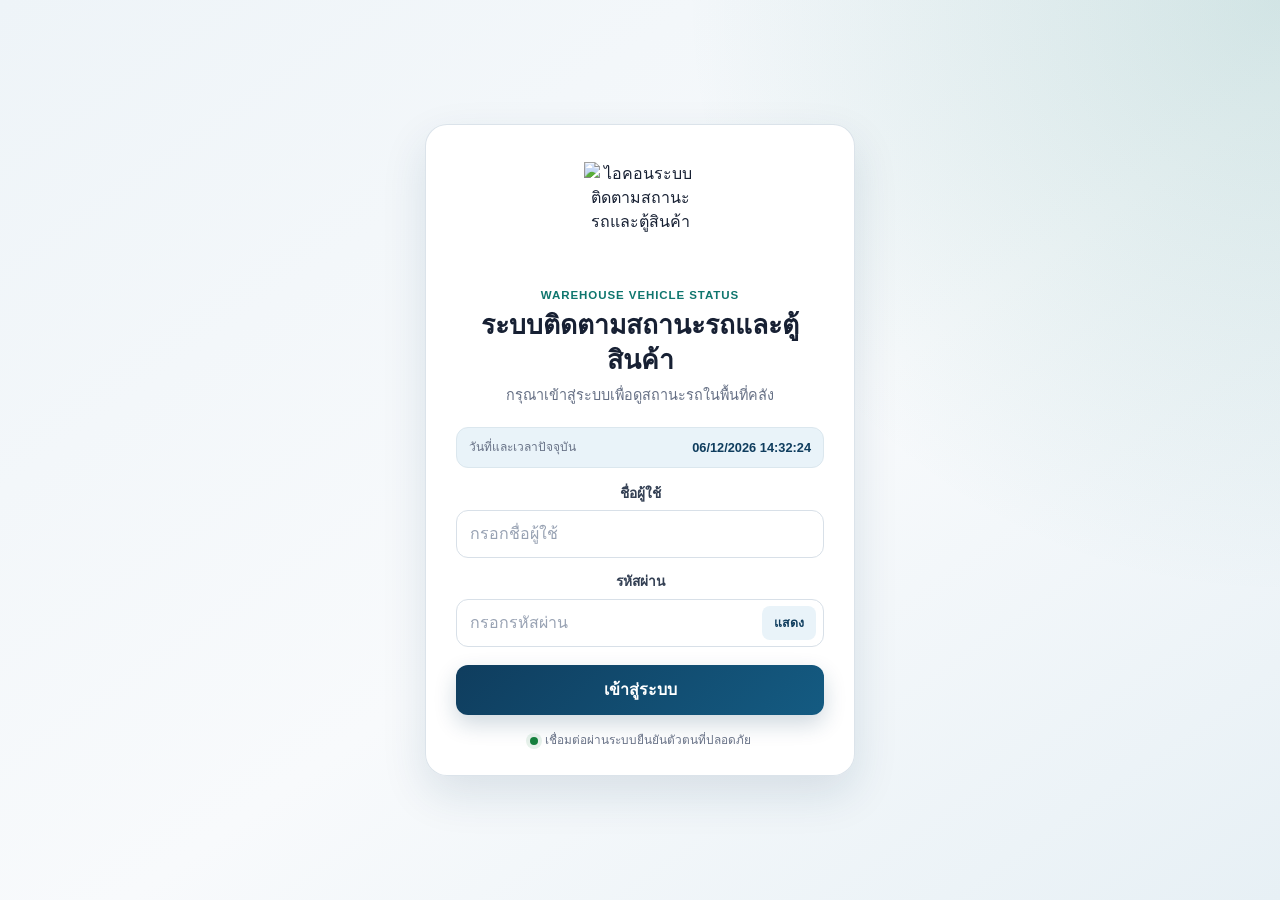
==== commit f79d0dd4: "Update index.html" ====
--- a/dashboard/index.html
+++ b/dashboard/index.html
@@ -10,10 +10,10 @@
   <title>Dashboard Vendor / Receiving</title>
   <link rel="manifest" href="../manifest.webmanifest">
   <link rel="stylesheet" href="../core.bundle.css?v=20260722-round4-dashboard">
-  <link rel="stylesheet" href="./dashboard.bundle.css?v=20260723-round4-final-rev5-compact-fixed-topbar-v1">
+  <link rel="stylesheet" href="./dashboard.bundle.css?v=20260723-round4-final-rev6-minimal-update-indicator-v1">
   <script src="https://cdn.jsdelivr.net/npm/sweetalert2@11" defer></script>
   <script src="https://cdn.jsdelivr.net/npm/chart.js@4.4.3/dist/chart.umd.min.js" defer></script>
-  <script src="./dashboard.bundle.js?v=20260723-round4-final-rev5-compact-fixed-topbar-v1" defer></script>
+  <script src="./dashboard.bundle.js?v=20260723-round4-final-rev6-minimal-update-indicator-v1" defer></script>
 <style id="smartalertFullscreenCriticalRev3">
   /*
    * ROUND 4 FINAL REV3
@@ -261,7 +261,7 @@
   }
 </style>
 </head>
-<body class="executive-dashboard" data-page="dashboard" data-theme="deep" data-theme-preference="deep" data-dashboard-build="R4F-R5-TOPBAR-COMPACT">
+<body class="executive-dashboard" data-page="dashboard" data-theme="deep" data-theme-preference="deep" data-dashboard-build="R4F-R6-UPDATE-MINIMAL">
   <div id="dashboardLoading" class="loading-screen" aria-live="polite">
     <div class="loading-card">
       <div class="loading-spinner" aria-hidden="true"></div>
@@ -279,7 +279,7 @@
       </div>
     </div>
 
-    <div class="ops-header-live live-state"><i></i><span id="connectionText">กำลังเชื่อมต่อ</span><button id="refreshButton" type="button" aria-label="รีเฟรชข้อมูล" title="รีเฟรชข้อมูล">↻</button></div>
+    <button id="refreshButton" class="ops-header-live live-state update-state-connecting" type="button" aria-label="กำลังเชื่อมต่อ คลิกเพื่อรีเฟรชข้อมูล" title="กำลังเชื่อมต่อ คลิกเพื่อรีเฟรชข้อมูล"><i class="update-state-dot" aria-hidden="true"></i><time id="connectionTime" datetime="">--:--:--</time><span id="connectionText" class="status-visually-hidden">กำลังเชื่อมต่อ</span></button>
 
     <div class="ops-header-shift">
       <span>กะปัจจุบัน</span>
--- a/dashboard/dashboard.bundle.css
+++ b/dashboard/dashboard.bundle.css
@@ -2155,3 +2155,268 @@
   body:not(.is-fullscreen) .theme-switcher button[data-theme-value="plum"]::after{content:"พ";font-size:8px}
   body:not(.is-fullscreen) .theme-switcher button[data-theme-value="system"]::after{content:"ร";font-size:8px}
 }
+
+
+/* =========================================================
+   ROUND 4 FINAL REV6 — MINIMAL UPDATE INDICATOR
+   Only status dot + last update time are visible.
+   The entire indicator remains a manual refresh button.
+   ========================================================= */
+
+.status-visually-hidden{
+  position:absolute!important;
+  width:1px!important;
+  height:1px!important;
+  padding:0!important;
+  margin:-1px!important;
+  overflow:hidden!important;
+  clip:rect(0,0,0,0)!important;
+  white-space:nowrap!important;
+  border:0!important;
+}
+
+body:not(.is-fullscreen) .ops-header-live{
+  appearance:none!important;
+  -webkit-appearance:none!important;
+  display:inline-flex!important;
+  align-items:center!important;
+  justify-content:center!important;
+  width:82px!important;
+  min-width:82px!important;
+  max-width:82px!important;
+  height:36px!important;
+  padding:0 8px!important;
+  gap:6px!important;
+  border:1px solid rgba(255,255,255,.14)!important;
+  border-radius:10px!important;
+  background:rgba(255,255,255,.025)!important;
+  box-shadow:none!important;
+  color:rgba(255,255,255,.84)!important;
+  overflow:hidden!important;
+  cursor:pointer!important;
+}
+
+body:not(.is-fullscreen) .ops-header-live:hover{
+  background:rgba(255,255,255,.07)!important;
+  border-color:rgba(255,255,255,.26)!important;
+}
+
+body:not(.is-fullscreen) .ops-header-live:focus-visible{
+  outline:2px solid var(--accent)!important;
+  outline-offset:2px!important;
+}
+
+body:not(.is-fullscreen) .ops-header-live .update-state-dot{
+  display:block!important;
+  width:9px!important;
+  height:9px!important;
+  min-width:9px!important;
+  flex:0 0 9px!important;
+  border-radius:50%!important;
+  background:#5ca7d8!important;
+  box-shadow:0 0 8px rgba(92,167,216,.65)!important;
+}
+
+body:not(.is-fullscreen) .ops-header-live time{
+  display:block!important;
+  min-width:0!important;
+  color:inherit!important;
+  font-size:10px!important;
+  font-weight:900!important;
+  font-variant-numeric:tabular-nums!important;
+  letter-spacing:.1px!important;
+  white-space:nowrap!important;
+}
+
+body:not(.is-fullscreen) .ops-header-live.update-state-live
+.update-state-dot{
+  background:#20cf78!important;
+  box-shadow:0 0 9px rgba(32,207,120,.72)!important;
+}
+
+body:not(.is-fullscreen) .ops-header-live.update-state-warning
+.update-state-dot{
+  background:#ffb51b!important;
+  box-shadow:0 0 9px rgba(255,181,27,.72)!important;
+}
+
+body:not(.is-fullscreen) .ops-header-live.update-state-critical
+.update-state-dot{
+  background:#ff3f72!important;
+  box-shadow:0 0 10px rgba(255,63,114,.78)!important;
+}
+
+body:not(.is-fullscreen) .ops-header-live.update-state-offline
+.update-state-dot{
+  background:#8fa2ad!important;
+  box-shadow:none!important;
+}
+
+body:not(.is-fullscreen) .ops-header-live.update-state-connecting
+.update-state-dot{
+  background:#5ca7d8!important;
+  animation:smartalertUpdatePulse 1.25s ease-in-out infinite!important;
+}
+
+@keyframes smartalertUpdatePulse{
+  0%,100%{opacity:.45;transform:scale(.86)}
+  50%{opacity:1;transform:scale(1.12)}
+}
+
+/* Desktop and notebook: one fixed 68px row. */
+@media (min-width:981px){
+  body:not(.is-fullscreen) .ops-topbar{
+    height:68px!important;
+    min-height:68px!important;
+    max-height:68px!important;
+    grid-template-columns:
+      minmax(255px,1fr)
+      82px
+      minmax(156px,182px)
+      auto!important;
+    grid-template-areas:"brand live shift actions"!important;
+    grid-template-rows:56px!important;
+    gap:7px!important;
+    padding:6px 12px!important;
+    overflow:hidden!important;
+  }
+
+  body:not(.is-fullscreen) .ops-header-live{
+    grid-area:live!important;
+    justify-self:center!important;
+  }
+
+  body:not(.is-fullscreen) .ops-header-shift{
+    grid-area:shift!important;
+  }
+
+  body:not(.is-fullscreen) .ops-header-actions{
+    grid-area:actions!important;
+  }
+}
+
+/* Narrow notebook: preserve one row and reduce only nonessential text. */
+@media (min-width:981px) and (max-width:1280px){
+  body:not(.is-fullscreen) .ops-topbar{
+    grid-template-columns:
+      minmax(215px,1fr)
+      74px
+      minmax(138px,152px)
+      auto!important;
+    gap:5px!important;
+  }
+
+  body:not(.is-fullscreen) .ops-brand-copy p{
+    display:none!important;
+  }
+
+  body:not(.is-fullscreen) .ops-brand-copy h1{
+    font-size:18px!important;
+  }
+
+  body:not(.is-fullscreen) .ops-header-live{
+    width:74px!important;
+    min-width:74px!important;
+    max-width:74px!important;
+    padding:0 6px!important;
+  }
+
+  body:not(.is-fullscreen) .ops-header-live time{
+    font-size:9px!important;
+  }
+}
+
+/* Tablet: fixed 76px, status remains tiny in the control row. */
+@media (min-width:641px) and (max-width:980px){
+  body:not(.is-fullscreen) .ops-topbar{
+    height:76px!important;
+    min-height:76px!important;
+    max-height:76px!important;
+    display:grid!important;
+    grid-template-columns:minmax(0,1fr) minmax(140px,176px)!important;
+    grid-template-areas:
+      "brand shift"
+      "actions actions"!important;
+    grid-template-rows:40px 28px!important;
+    gap:2px 6px!important;
+    padding:4px 8px!important;
+    overflow:hidden!important;
+  }
+
+  body:not(.is-fullscreen) .ops-header-live{
+    position:absolute!important;
+    right:calc(min(176px,23vw) + 11px)!important;
+    top:6px!important;
+    width:72px!important;
+    min-width:72px!important;
+    max-width:72px!important;
+    height:32px!important;
+  }
+
+  body:not(.is-fullscreen) .ops-header-actions{
+    grid-area:actions!important;
+    width:100%!important;
+    height:28px!important;
+    overflow-x:auto!important;
+    overflow-y:hidden!important;
+    scrollbar-width:none!important;
+  }
+
+  body:not(.is-fullscreen) .ops-header-actions::-webkit-scrollbar{
+    display:none!important;
+  }
+}
+
+/* Mobile: compact two-row header, fixed 80px. */
+@media (max-width:640px){
+  body:not(.is-fullscreen) .ops-topbar{
+    height:80px!important;
+    min-height:80px!important;
+    max-height:80px!important;
+    display:grid!important;
+    grid-template-columns:minmax(0,1fr) minmax(108px,132px)!important;
+    grid-template-areas:
+      "brand shift"
+      "actions actions"!important;
+    grid-template-rows:40px 28px!important;
+    gap:2px 5px!important;
+    padding:4px 7px!important;
+    overflow:hidden!important;
+  }
+
+  body:not(.is-fullscreen) .ops-header-live{
+    position:absolute!important;
+    right:calc(min(132px,34vw) + 9px)!important;
+    top:6px!important;
+    width:66px!important;
+    min-width:66px!important;
+    max-width:66px!important;
+    height:30px!important;
+    padding:0 5px!important;
+    gap:4px!important;
+  }
+
+  body:not(.is-fullscreen) .ops-header-live .update-state-dot{
+    width:8px!important;
+    height:8px!important;
+    min-width:8px!important;
+    flex-basis:8px!important;
+  }
+
+  body:not(.is-fullscreen) .ops-header-live time{
+    font-size:8px!important;
+  }
+
+  body:not(.is-fullscreen) .ops-header-actions{
+    grid-area:actions!important;
+    width:100%!important;
+    height:28px!important;
+    overflow-x:auto!important;
+    overflow-y:hidden!important;
+    scrollbar-width:none!important;
+  }
+
+  body:not(.is-fullscreen) .ops-header-actions::-webkit-scrollbar{
+    display:none!important;
+  }
+}
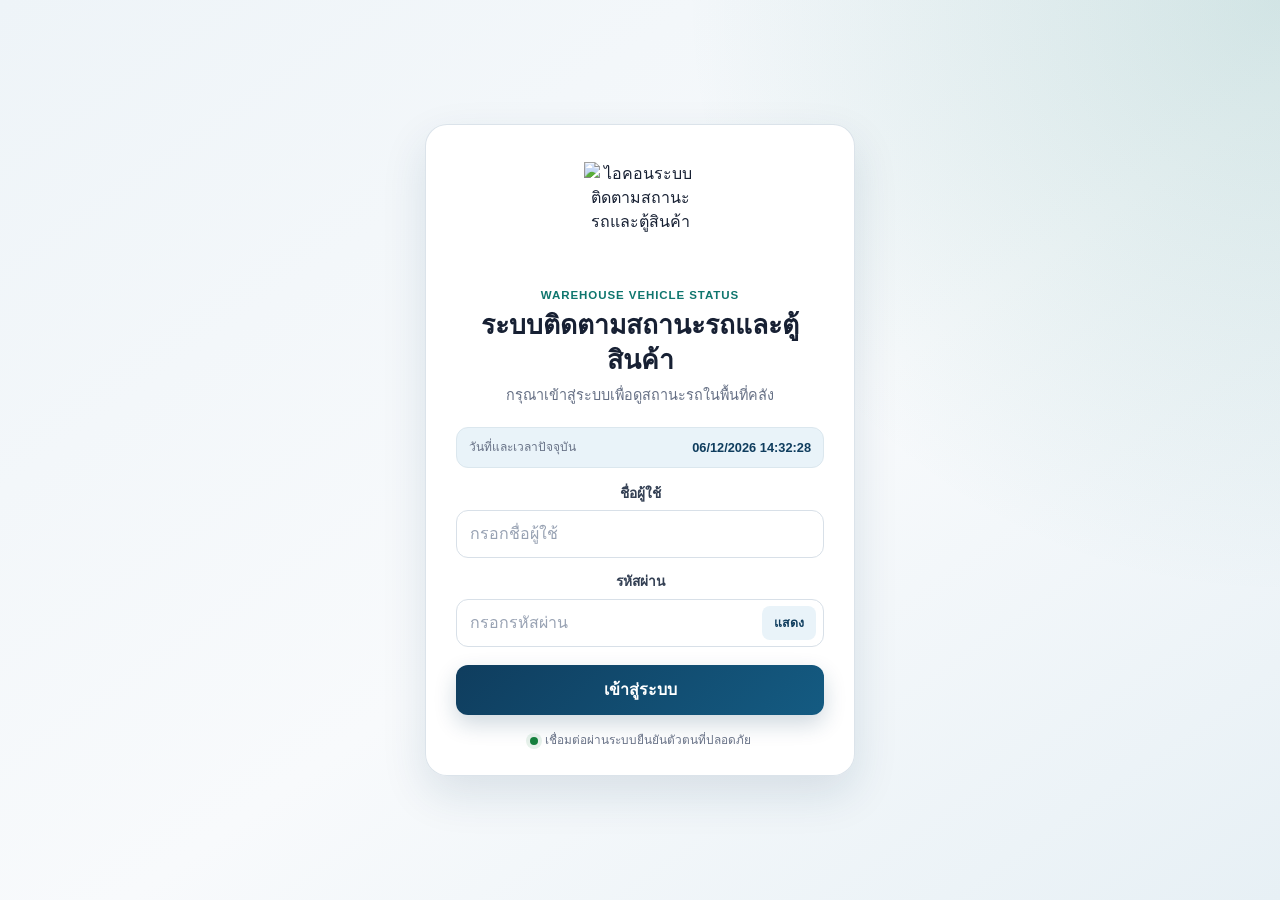
==== commit 87e70094: "Update index.html" ====
--- a/dashboard/index.html
+++ b/dashboard/index.html
@@ -10,10 +10,10 @@
   <title>Dashboard Vendor / Receiving</title>
   <link rel="manifest" href="../manifest.webmanifest">
   <link rel="stylesheet" href="../core.bundle.css?v=20260722-round4-dashboard">
-  <link rel="stylesheet" href="./dashboard.bundle.css?v=20260723-round4-final-rev6-minimal-update-indicator-v1">
+  <link rel="stylesheet" href="./dashboard.bundle.css?v=20260723-round4-final-rev7-balanced-topbar-v1">
   <script src="https://cdn.jsdelivr.net/npm/sweetalert2@11" defer></script>
   <script src="https://cdn.jsdelivr.net/npm/chart.js@4.4.3/dist/chart.umd.min.js" defer></script>
-  <script src="./dashboard.bundle.js?v=20260723-round4-final-rev6-minimal-update-indicator-v1" defer></script>
+  <script src="./dashboard.bundle.js?v=20260723-round4-final-rev7-balanced-topbar-v1" defer></script>
 <style id="smartalertFullscreenCriticalRev3">
   /*
    * ROUND 4 FINAL REV3
@@ -261,7 +261,7 @@
   }
 </style>
 </head>
-<body class="executive-dashboard" data-page="dashboard" data-theme="deep" data-theme-preference="deep" data-dashboard-build="R4F-R6-UPDATE-MINIMAL">
+<body class="executive-dashboard" data-page="dashboard" data-theme="deep" data-theme-preference="deep" data-dashboard-build="R4F-R7-BALANCED-TOPBAR">
   <div id="dashboardLoading" class="loading-screen" aria-live="polite">
     <div class="loading-card">
       <div class="loading-spinner" aria-hidden="true"></div>
--- a/dashboard/dashboard.bundle.css
+++ b/dashboard/dashboard.bundle.css
@@ -2420,3 +2420,262 @@
     display:none!important;
   }
 }
+
+
+/* =========================================================
+   ROUND 4 FINAL REV7 — BALANCED TOPBAR (DESKTOP + MOBILE)
+   Goal: use space naturally, no silly shrinking, no theme-name truncation.
+   ========================================================= */
+
+body:not(.is-fullscreen) .ops-topbar,
+body:not(.is-fullscreen) .ops-topbar *{
+  box-sizing:border-box!important;
+}
+
+/* ---------- Desktop / large notebook ---------- */
+@media (min-width:1281px){
+  body:not(.is-fullscreen) .ops-topbar{
+    display:grid!important;
+    grid-template-columns:minmax(320px,1.15fr) 96px 224px minmax(560px,1fr)!important;
+    grid-template-areas:"brand live shift actions"!important;
+    align-items:center!important;
+    gap:10px!important;
+    padding:8px 14px!important;
+    min-height:76px!important;
+    height:auto!important;
+    overflow:hidden!important;
+  }
+  body:not(.is-fullscreen) .ops-brand{grid-area:brand!important;min-width:0!important;overflow:hidden!important}
+  body:not(.is-fullscreen) .ops-brand-copy h1{
+    font-size:clamp(19px,1.75vw,28px)!important;
+    white-space:nowrap!important;
+    overflow:hidden!important;
+    text-overflow:ellipsis!important;
+  }
+  body:not(.is-fullscreen) .ops-brand-copy p{
+    display:block!important;
+    font-size:11px!important;
+    margin-top:3px!important;
+    white-space:nowrap!important;
+    overflow:hidden!important;
+    text-overflow:ellipsis!important;
+  }
+  body:not(.is-fullscreen) .ops-header-live{
+    grid-area:live!important;
+    justify-self:center!important;
+    width:96px!important;
+    min-width:96px!important;
+    max-width:96px!important;
+    height:42px!important;
+    padding:0 8px!important;
+    gap:7px!important;
+    border-radius:12px!important;
+  }
+  body:not(.is-fullscreen) .ops-header-live time{font-size:11px!important}
+  body:not(.is-fullscreen) .ops-header-shift{
+    grid-area:shift!important;
+    min-width:224px!important;
+    width:224px!important;
+    height:52px!important;
+    padding:6px 12px!important;
+    border-radius:12px!important;
+  }
+  body:not(.is-fullscreen) .ops-header-shift > span{font-size:10px!important}
+  body:not(.is-fullscreen) .ops-header-shift strong{font-size:15px!important;white-space:nowrap!important}
+  body:not(.is-fullscreen) .ops-header-shift small{font-size:9px!important;white-space:nowrap!important}
+  body:not(.is-fullscreen) .ops-header-actions{
+    grid-area:actions!important;
+    display:flex!important;
+    align-items:center!important;
+    justify-content:flex-end!important;
+    flex-wrap:nowrap!important;
+    gap:8px!important;
+    min-width:0!important;
+    overflow:visible!important;
+  }
+  body:not(.is-fullscreen) .ops-header-actions .topbar-button{
+    height:42px!important;
+    min-width:96px!important;
+    padding:0 12px!important;
+    border-radius:12px!important;
+    font-size:12px!important;
+    font-weight:800!important;
+    white-space:nowrap!important;
+  }
+  body:not(.is-fullscreen) .theme-switcher{
+    display:flex!important;
+    align-items:center!important;
+    flex:0 0 auto!important;
+    height:42px!important;
+    padding:4px!important;
+    gap:4px!important;
+    border-radius:12px!important;
+    overflow:visible!important;
+  }
+  body:not(.is-fullscreen) .theme-switcher > span{
+    display:inline-flex!important;
+    align-items:center!important;
+    padding:0 7px!important;
+    font-size:10px!important;
+    white-space:nowrap!important;
+  }
+  body:not(.is-fullscreen) .theme-switcher button{
+    min-width:64px!important;
+    height:32px!important;
+    padding:0 10px!important;
+    font-size:11px!important;
+    font-weight:800!important;
+    white-space:nowrap!important;
+  }
+}
+
+/* ---------- Mid notebook / normal laptop ---------- */
+@media (min-width:981px) and (max-width:1280px){
+  body:not(.is-fullscreen) .ops-topbar{
+    display:grid!important;
+    grid-template-columns:minmax(260px,1fr) 84px 186px minmax(420px,1fr)!important;
+    grid-template-areas:"brand live shift actions"!important;
+    align-items:center!important;
+    gap:8px!important;
+    padding:8px 10px!important;
+    min-height:72px!important;
+    height:auto!important;
+  }
+  body:not(.is-fullscreen) .ops-brand{grid-area:brand!important;min-width:0!important;overflow:hidden!important}
+  body:not(.is-fullscreen) .ops-brand-copy p{display:none!important}
+  body:not(.is-fullscreen) .ops-brand-copy h1{font-size:20px!important;white-space:nowrap!important;overflow:hidden!important;text-overflow:ellipsis!important}
+  body:not(.is-fullscreen) .ops-header-live{grid-area:live!important;width:84px!important;min-width:84px!important;max-width:84px!important;height:40px!important;padding:0 7px!important;gap:6px!important}
+  body:not(.is-fullscreen) .ops-header-live time{font-size:10px!important}
+  body:not(.is-fullscreen) .ops-header-shift{grid-area:shift!important;width:186px!important;min-width:186px!important;height:48px!important;padding:5px 8px!important}
+  body:not(.is-fullscreen) .ops-header-shift>span{font-size:9px!important}
+  body:not(.is-fullscreen) .ops-header-shift strong{font-size:13px!important}
+  body:not(.is-fullscreen) .ops-header-shift small{font-size:8px!important}
+  body:not(.is-fullscreen) .ops-header-actions{grid-area:actions!important;display:flex!important;align-items:center!important;justify-content:flex-end!important;gap:6px!important;min-width:0!important;overflow:visible!important}
+  body:not(.is-fullscreen) .ops-header-actions .topbar-button{height:40px!important;min-width:82px!important;padding:0 10px!important;font-size:11px!important;font-weight:800!important}
+  body:not(.is-fullscreen) .theme-switcher{height:40px!important;padding:3px!important;gap:3px!important;display:flex!important;align-items:center!important;overflow:visible!important}
+  body:not(.is-fullscreen) .theme-switcher>span{display:none!important}
+  body:not(.is-fullscreen) .theme-switcher button{min-width:58px!important;height:32px!important;padding:0 8px!important;font-size:10px!important;white-space:nowrap!important}
+  body:not(.is-fullscreen) .theme-switcher button::after{content:none!important}
+}
+
+/* ---------- Tablet ---------- */
+@media (min-width:641px) and (max-width:980px){
+  body:not(.is-fullscreen) .ops-topbar{
+    display:grid!important;
+    grid-template-columns:minmax(0,1fr) 210px!important;
+    grid-template-areas:"brand shift" "live actions"!important;
+    align-items:start!important;
+    gap:8px!important;
+    padding:8px 10px!important;
+    min-height:auto!important;
+    height:auto!important;
+  }
+  body:not(.is-fullscreen) .ops-brand{grid-area:brand!important;min-width:0!important;display:flex!important;align-items:center!important;gap:10px!important}
+  body:not(.is-fullscreen) .ops-brand-copy h1{font-size:19px!important;line-height:1.12!important;white-space:nowrap!important;overflow:hidden!important;text-overflow:ellipsis!important}
+  body:not(.is-fullscreen) .ops-brand-copy p{display:none!important}
+  body:not(.is-fullscreen) .ops-header-shift{grid-area:shift!important;width:100%!important;min-width:0!important;height:50px!important;padding:6px 10px!important}
+  body:not(.is-fullscreen) .ops-header-shift>span{font-size:9px!important}
+  body:not(.is-fullscreen) .ops-header-shift strong{font-size:14px!important}
+  body:not(.is-fullscreen) .ops-header-shift small{font-size:8px!important}
+  body:not(.is-fullscreen) .ops-header-live{grid-area:live!important;justify-self:start!important;width:92px!important;min-width:92px!important;max-width:92px!important;height:38px!important;padding:0 8px!important}
+  body:not(.is-fullscreen) .ops-header-actions{
+    grid-area:actions!important;
+    display:grid!important;
+    grid-template-columns:repeat(4,minmax(0,1fr))!important;
+    gap:6px!important;
+    align-items:start!important;
+    width:100%!important;
+  }
+  body:not(.is-fullscreen) .ops-header-actions .topbar-button{width:100%!important;min-width:0!important;height:38px!important;padding:0 6px!important;font-size:11px!important;white-space:nowrap!important}
+  body:not(.is-fullscreen) .theme-switcher{grid-column:1/-1!important;display:grid!important;grid-template-columns:repeat(4,minmax(0,1fr))!important;gap:6px!important;height:auto!important;padding:0!important;border:none!important;background:transparent!important}
+  body:not(.is-fullscreen) .theme-switcher>span{display:none!important}
+  body:not(.is-fullscreen) .theme-switcher button{width:100%!important;min-width:0!important;height:36px!important;padding:0 8px!important;font-size:11px!important;white-space:nowrap!important;border:1px solid var(--line-strong)!important;border-radius:10px!important;background:rgba(255,255,255,.035)!important}
+  body:not(.is-fullscreen) .theme-switcher button::after{content:none!important}
+}
+
+/* ---------- Mobile ---------- */
+@media (max-width:640px){
+  body:not(.is-fullscreen) .ops-topbar{
+    display:grid!important;
+    grid-template-columns:minmax(0,1fr) 156px!important;
+    grid-template-areas:"brand shift" "live live" "actions actions"!important;
+    align-items:start!important;
+    gap:8px!important;
+    padding:8px!important;
+    min-height:auto!important;
+    height:auto!important;
+  }
+  body:not(.is-fullscreen) .ops-brand{grid-area:brand!important;min-width:0!important;display:flex!important;align-items:flex-start!important;gap:10px!important;overflow:hidden!important}
+  body:not(.is-fullscreen) .menu-button{width:44px!important;height:44px!important;flex:0 0 44px!important;font-size:22px!important}
+  body:not(.is-fullscreen) .ops-brand-copy{min-width:0!important;padding-top:2px!important}
+  body:not(.is-fullscreen) .ops-brand-copy h1{
+    font-size:16px!important;
+    line-height:1.15!important;
+    white-space:normal!important;
+    overflow:visible!important;
+    text-overflow:clip!important;
+    display:-webkit-box!important;
+    -webkit-line-clamp:2!important;
+    -webkit-box-orient:vertical!important;
+  }
+  body:not(.is-fullscreen) .ops-brand-copy p{display:none!important}
+  body:not(.is-fullscreen) .ops-header-shift{grid-area:shift!important;width:100%!important;min-width:0!important;height:52px!important;padding:6px 8px!important;border-radius:12px!important}
+  body:not(.is-fullscreen) .ops-header-shift>span{font-size:8px!important}
+  body:not(.is-fullscreen) .ops-header-shift strong{font-size:12px!important;white-space:nowrap!important;overflow:hidden!important;text-overflow:ellipsis!important}
+  body:not(.is-fullscreen) .ops-header-shift small{font-size:7px!important;white-space:nowrap!important;overflow:hidden!important;text-overflow:ellipsis!important}
+  body:not(.is-fullscreen) .ops-header-live{grid-area:live!important;justify-self:start!important;width:92px!important;min-width:92px!important;max-width:92px!important;height:36px!important;padding:0 8px!important;gap:6px!important;border-radius:11px!important}
+  body:not(.is-fullscreen) .ops-header-live time{font-size:10px!important}
+  body:not(.is-fullscreen) .ops-header-actions{
+    grid-area:actions!important;
+    display:grid!important;
+    grid-template-columns:repeat(4,minmax(0,1fr))!important;
+    gap:6px!important;
+    align-items:start!important;
+    width:100%!important;
+    min-width:0!important;
+  }
+  body:not(.is-fullscreen) .ops-header-actions .topbar-button{
+    width:100%!important;
+    min-width:0!important;
+    height:38px!important;
+    padding:0!important;
+    font-size:0!important;
+    position:relative!important;
+    border-radius:10px!important;
+  }
+  body:not(.is-fullscreen) #analysisButton::before{content:"⌁"!important}
+  body:not(.is-fullscreen) #compareModeButton::before{content:"⇄"!important}
+  body:not(.is-fullscreen) #exportButton::before{content:"⇧"!important}
+  body:not(.is-fullscreen) #fullscreenButton::before{content:"⛶"!important}
+  body:not(.is-fullscreen) .ops-header-actions .topbar-button::before{
+    display:block!important;
+    font-size:18px!important;
+    line-height:38px!important;
+    text-align:center!important;
+    color:#fff!important;
+    font-weight:900!important;
+  }
+  body:not(.is-fullscreen) .theme-switcher{
+    grid-column:1/-1!important;
+    display:grid!important;
+    grid-template-columns:repeat(4,minmax(0,1fr))!important;
+    gap:6px!important;
+    height:auto!important;
+    padding:0!important;
+    border:none!important;
+    background:transparent!important;
+  }
+  body:not(.is-fullscreen) .theme-switcher>span{display:none!important}
+  body:not(.is-fullscreen) .theme-switcher button{
+    width:100%!important;
+    min-width:0!important;
+    height:36px!important;
+    padding:0 4px!important;
+    font-size:11px!important;
+    white-space:nowrap!important;
+    border:1px solid var(--line-strong)!important;
+    border-radius:10px!important;
+    background:rgba(255,255,255,.035)!important;
+  }
+  body:not(.is-fullscreen) .theme-switcher button::after{content:none!important}
+}
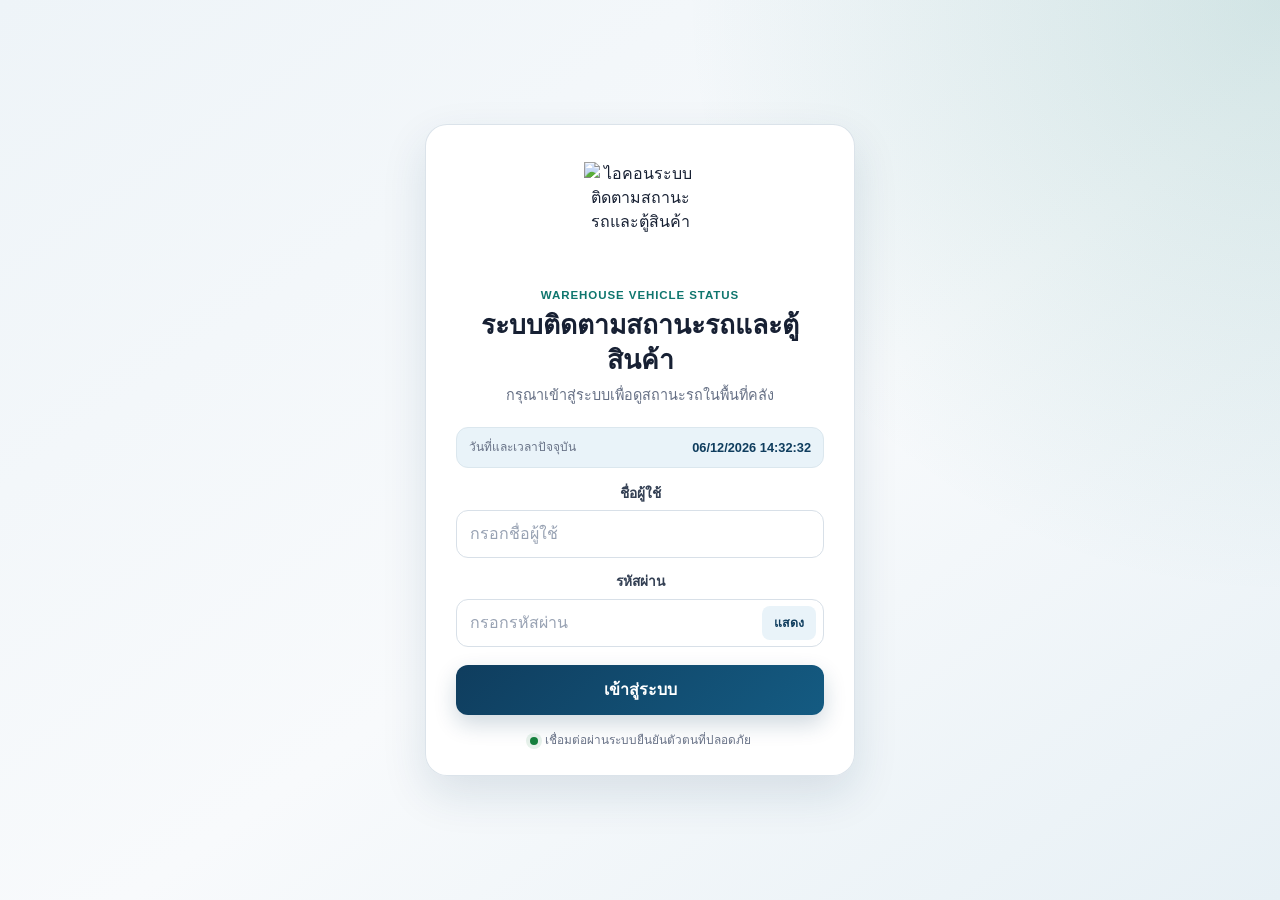
==== commit d2d8a317: "Update index.html" ====
--- a/dashboard/index.html
+++ b/dashboard/index.html
@@ -10,10 +10,10 @@
   <title>Dashboard Vendor / Receiving</title>
   <link rel="manifest" href="../manifest.webmanifest">
   <link rel="stylesheet" href="../core.bundle.css?v=20260722-round4-dashboard">
-  <link rel="stylesheet" href="./dashboard.bundle.css?v=20260723-round4-final-rev7-balanced-topbar-v1">
+  <link rel="stylesheet" href="./dashboard.bundle.css?v=20260723-round4-final-rev8-professional-topbar-v1">
   <script src="https://cdn.jsdelivr.net/npm/sweetalert2@11" defer></script>
   <script src="https://cdn.jsdelivr.net/npm/chart.js@4.4.3/dist/chart.umd.min.js" defer></script>
-  <script src="./dashboard.bundle.js?v=20260723-round4-final-rev7-balanced-topbar-v1" defer></script>
+  <script src="./dashboard.bundle.js?v=20260723-round4-final-rev8-professional-topbar-v1" defer></script>
 <style id="smartalertFullscreenCriticalRev3">
   /*
    * ROUND 4 FINAL REV3
@@ -261,7 +261,7 @@
   }
 </style>
 </head>
-<body class="executive-dashboard" data-page="dashboard" data-theme="deep" data-theme-preference="deep" data-dashboard-build="R4F-R7-BALANCED-TOPBAR">
+<body class="executive-dashboard" data-page="dashboard" data-theme="deep" data-theme-preference="deep" data-dashboard-build="R4F-R8-TOPBAR-PRO">
   <div id="dashboardLoading" class="loading-screen" aria-live="polite">
     <div class="loading-card">
       <div class="loading-spinner" aria-hidden="true"></div>
@@ -288,10 +288,10 @@
     </div>
 
     <div class="ops-header-actions">
-      <button id="analysisButton" class="topbar-button" type="button" title="วิเคราะห์ย้อนหลัง">⌁ วิเคราะห์</button>
-      <button id="compareModeButton" class="topbar-button compare-button" type="button" title="เปิดโหมดเปรียบเทียบ">⇄ เปรียบเทียบ</button>
-      <button id="exportButton" class="topbar-button" type="button" title="ส่งออกข้อมูล">⇧ ส่งออก</button>
-      <button id="fullscreenButton" class="topbar-button fullscreen-button" type="button" title="เปิดเต็มจอ">⛶ เต็มจอ</button>
+      <button id="analysisButton" class="topbar-button" type="button" title="วิเคราะห์ย้อนหลัง"><span class="topbar-action-icon" aria-hidden="true">⌁</span><span class="topbar-action-label">วิเคราะห์</span></button>
+      <button id="compareModeButton" class="topbar-button compare-button" type="button" title="เปิดโหมดเปรียบเทียบ"><span class="topbar-action-icon" aria-hidden="true">⇄</span><span class="topbar-action-label">เปรียบเทียบ</span></button>
+      <button id="exportButton" class="topbar-button" type="button" title="ส่งออกข้อมูล"><span class="topbar-action-icon" aria-hidden="true">⇧</span><span class="topbar-action-label">ส่งออก</span></button>
+      <button id="fullscreenButton" class="topbar-button fullscreen-button" type="button" title="เปิดเต็มจอ"><span class="topbar-action-icon" aria-hidden="true">⛶</span><span class="topbar-action-label">เต็มจอ</span></button>
       <div class="theme-switcher" role="group" aria-label="เลือกธีม Dashboard">
         <span>ธีม</span>
         <button type="button" data-theme-value="light" title="ธีมสว่าง">สว่าง</button>
--- a/dashboard/dashboard.bundle.css
+++ b/dashboard/dashboard.bundle.css
@@ -2679,3 +2679,389 @@
   }
   body:not(.is-fullscreen) .theme-switcher button::after{content:none!important}
 }
+
+
+/* =========================================================
+   ROUND 4 FINAL REV8 — PROFESSIONAL RESPONSIVE TOPBAR
+   Single authoritative topbar system for this build.
+   ========================================================= */
+
+body[data-dashboard-build="R4F-R8-TOPBAR-PRO"]:not(.is-fullscreen) .ops-topbar,
+body[data-dashboard-build="R4F-R8-TOPBAR-PRO"]:not(.is-fullscreen) .ops-topbar *{
+  box-sizing:border-box!important;
+}
+
+body[data-dashboard-build="R4F-R8-TOPBAR-PRO"]:not(.is-fullscreen) .ops-topbar{
+  position:sticky!important;
+  top:0!important;
+  z-index:80!important;
+  width:100%!important;
+  background:linear-gradient(105deg,#063c54 0%,#074f68 58%,#06445c 100%)!important;
+  border-bottom:1px solid rgba(255,255,255,.16)!important;
+  box-shadow:0 5px 18px rgba(4,38,54,.18)!important;
+  overflow:hidden!important;
+}
+
+body[data-dashboard-build="R4F-R8-TOPBAR-PRO"]:not(.is-fullscreen) .ops-brand,
+body[data-dashboard-build="R4F-R8-TOPBAR-PRO"]:not(.is-fullscreen) .ops-brand-copy,
+body[data-dashboard-build="R4F-R8-TOPBAR-PRO"]:not(.is-fullscreen) .ops-header-actions{
+  min-width:0!important;
+}
+
+body[data-dashboard-build="R4F-R8-TOPBAR-PRO"]:not(.is-fullscreen) .ops-brand-copy h1{
+  margin:0!important;
+  color:#fff!important;
+  font-weight:900!important;
+  letter-spacing:-.3px!important;
+}
+
+body[data-dashboard-build="R4F-R8-TOPBAR-PRO"]:not(.is-fullscreen) .ops-brand-copy p{
+  color:rgba(255,255,255,.72)!important;
+}
+
+body[data-dashboard-build="R4F-R8-TOPBAR-PRO"]:not(.is-fullscreen) .menu-button,
+body[data-dashboard-build="R4F-R8-TOPBAR-PRO"]:not(.is-fullscreen) .ops-header-live,
+body[data-dashboard-build="R4F-R8-TOPBAR-PRO"]:not(.is-fullscreen) .ops-header-shift,
+body[data-dashboard-build="R4F-R8-TOPBAR-PRO"]:not(.is-fullscreen) .ops-header-actions .topbar-button,
+body[data-dashboard-build="R4F-R8-TOPBAR-PRO"]:not(.is-fullscreen) .theme-switcher{
+  border:1px solid rgba(255,255,255,.28)!important;
+  background:rgba(255,255,255,.045)!important;
+  box-shadow:inset 0 1px 0 rgba(255,255,255,.04)!important;
+}
+
+body[data-dashboard-build="R4F-R8-TOPBAR-PRO"]:not(.is-fullscreen) .menu-button:hover,
+body[data-dashboard-build="R4F-R8-TOPBAR-PRO"]:not(.is-fullscreen) .ops-header-live:hover,
+body[data-dashboard-build="R4F-R8-TOPBAR-PRO"]:not(.is-fullscreen) .ops-header-actions .topbar-button:hover{
+  background:rgba(255,255,255,.10)!important;
+  border-color:rgba(255,255,255,.46)!important;
+}
+
+body[data-dashboard-build="R4F-R8-TOPBAR-PRO"]:not(.is-fullscreen) .ops-header-live{
+  appearance:none!important;
+  display:inline-flex!important;
+  align-items:center!important;
+  justify-content:center!important;
+  color:#fff!important;
+  cursor:pointer!important;
+  overflow:hidden!important;
+}
+
+body[data-dashboard-build="R4F-R8-TOPBAR-PRO"]:not(.is-fullscreen) .ops-header-live time{
+  font-variant-numeric:tabular-nums!important;
+  font-weight:900!important;
+  white-space:nowrap!important;
+}
+
+body[data-dashboard-build="R4F-R8-TOPBAR-PRO"]:not(.is-fullscreen) .ops-header-live .update-state-dot{
+  display:block!important;
+  flex:0 0 auto!important;
+  border-radius:50%!important;
+}
+
+body[data-dashboard-build="R4F-R8-TOPBAR-PRO"]:not(.is-fullscreen) .ops-header-shift{
+  display:grid!important;
+  place-content:center!important;
+  text-align:center!important;
+  overflow:hidden!important;
+}
+
+body[data-dashboard-build="R4F-R8-TOPBAR-PRO"]:not(.is-fullscreen) .ops-header-shift>span,
+body[data-dashboard-build="R4F-R8-TOPBAR-PRO"]:not(.is-fullscreen) .ops-header-shift strong,
+body[data-dashboard-build="R4F-R8-TOPBAR-PRO"]:not(.is-fullscreen) .ops-header-shift small{
+  min-width:0!important;
+  white-space:nowrap!important;
+  overflow:hidden!important;
+  text-overflow:ellipsis!important;
+}
+
+body[data-dashboard-build="R4F-R8-TOPBAR-PRO"]:not(.is-fullscreen) .ops-header-shift strong{
+  color:#ffd93d!important;
+  font-weight:900!important;
+}
+
+body[data-dashboard-build="R4F-R8-TOPBAR-PRO"]:not(.is-fullscreen) .ops-header-actions .topbar-button{
+  display:flex!important;
+  flex-direction:column!important;
+  align-items:center!important;
+  justify-content:center!important;
+  gap:1px!important;
+  color:#fff!important;
+  font-weight:800!important;
+  line-height:1!important;
+  white-space:nowrap!important;
+  overflow:hidden!important;
+}
+
+body[data-dashboard-build="R4F-R8-TOPBAR-PRO"]:not(.is-fullscreen) .topbar-action-icon{
+  display:block!important;
+  color:#fff!important;
+  font-weight:900!important;
+  line-height:1!important;
+}
+
+body[data-dashboard-build="R4F-R8-TOPBAR-PRO"]:not(.is-fullscreen) .topbar-action-label{
+  display:block!important;
+  color:#fff!important;
+  line-height:1.05!important;
+}
+
+body[data-dashboard-build="R4F-R8-TOPBAR-PRO"]:not(.is-fullscreen) .theme-switcher{
+  align-items:center!important;
+  overflow:hidden!important;
+}
+
+body[data-dashboard-build="R4F-R8-TOPBAR-PRO"]:not(.is-fullscreen) .theme-switcher>span{
+  color:rgba(255,255,255,.72)!important;
+  font-weight:800!important;
+  white-space:nowrap!important;
+}
+
+body[data-dashboard-build="R4F-R8-TOPBAR-PRO"]:not(.is-fullscreen) .theme-switcher button{
+  border:0!important;
+  border-radius:8px!important;
+  background:transparent!important;
+  color:rgba(255,255,255,.78)!important;
+  font-weight:800!important;
+  white-space:nowrap!important;
+}
+
+body[data-dashboard-build="R4F-R8-TOPBAR-PRO"]:not(.is-fullscreen) .theme-switcher button::after{
+  content:none!important;
+}
+
+body[data-dashboard-build="R4F-R8-TOPBAR-PRO"]:not(.is-fullscreen) .theme-switcher button.is-active{
+  background:#168bd1!important;
+  color:#fff!important;
+  box-shadow:0 3px 12px rgba(0,0,0,.20)!important;
+}
+
+/* Desktop — one row, same overall height class as the original dashboard. */
+@media (min-width:1281px){
+  body[data-dashboard-build="R4F-R8-TOPBAR-PRO"]:not(.is-fullscreen) .ops-topbar{
+    display:grid!important;
+    grid-template-columns:minmax(330px,1fr) 94px 224px minmax(620px,auto)!important;
+    grid-template-areas:"brand live shift actions"!important;
+    align-items:center!important;
+    gap:10px!important;
+    height:76px!important;
+    min-height:76px!important;
+    max-height:76px!important;
+    padding:8px 14px!important;
+  }
+  body[data-dashboard-build="R4F-R8-TOPBAR-PRO"]:not(.is-fullscreen) .ops-brand{
+    grid-area:brand!important;
+    display:flex!important;
+    align-items:center!important;
+    gap:12px!important;
+    overflow:hidden!important;
+  }
+  body[data-dashboard-build="R4F-R8-TOPBAR-PRO"]:not(.is-fullscreen) .menu-button{
+    width:48px!important;height:48px!important;flex:0 0 48px!important;border-radius:12px!important;font-size:24px!important;
+  }
+  body[data-dashboard-build="R4F-R8-TOPBAR-PRO"]:not(.is-fullscreen) .ops-brand-copy h1{
+    font-size:clamp(20px,1.65vw,28px)!important;
+    white-space:nowrap!important;overflow:hidden!important;text-overflow:ellipsis!important;
+  }
+  body[data-dashboard-build="R4F-R8-TOPBAR-PRO"]:not(.is-fullscreen) .ops-brand-copy p{
+    display:block!important;margin:4px 0 0!important;font-size:11px!important;white-space:nowrap!important;overflow:hidden!important;text-overflow:ellipsis!important;
+  }
+  body[data-dashboard-build="R4F-R8-TOPBAR-PRO"]:not(.is-fullscreen) .ops-header-live{
+    grid-area:live!important;width:94px!important;min-width:94px!important;max-width:94px!important;height:42px!important;padding:0 9px!important;gap:7px!important;border-radius:12px!important;
+  }
+  body[data-dashboard-build="R4F-R8-TOPBAR-PRO"]:not(.is-fullscreen) .ops-header-live time{font-size:11px!important}
+  body[data-dashboard-build="R4F-R8-TOPBAR-PRO"]:not(.is-fullscreen) .ops-header-live .update-state-dot{width:10px!important;height:10px!important}
+  body[data-dashboard-build="R4F-R8-TOPBAR-PRO"]:not(.is-fullscreen) .ops-header-shift{
+    grid-area:shift!important;width:224px!important;min-width:224px!important;height:56px!important;padding:5px 12px!important;border-radius:12px!important;
+  }
+  body[data-dashboard-build="R4F-R8-TOPBAR-PRO"]:not(.is-fullscreen) .ops-header-shift>span{font-size:9px!important}
+  body[data-dashboard-build="R4F-R8-TOPBAR-PRO"]:not(.is-fullscreen) .ops-header-shift strong{font-size:15px!important;line-height:1.15!important}
+  body[data-dashboard-build="R4F-R8-TOPBAR-PRO"]:not(.is-fullscreen) .ops-header-shift small{font-size:8px!important}
+  body[data-dashboard-build="R4F-R8-TOPBAR-PRO"]:not(.is-fullscreen) .ops-header-actions{
+    grid-area:actions!important;display:grid!important;grid-template-columns:repeat(4,84px) minmax(288px,auto)!important;align-items:center!important;justify-content:end!important;gap:8px!important;min-width:0!important;overflow:hidden!important;
+  }
+  body[data-dashboard-build="R4F-R8-TOPBAR-PRO"]:not(.is-fullscreen) .ops-header-actions .topbar-button{
+    width:84px!important;min-width:84px!important;height:50px!important;padding:4px 5px!important;border-radius:12px!important;font-size:0!important;
+  }
+  body[data-dashboard-build="R4F-R8-TOPBAR-PRO"]:not(.is-fullscreen) .topbar-action-icon{font-size:19px!important}
+  body[data-dashboard-build="R4F-R8-TOPBAR-PRO"]:not(.is-fullscreen) .topbar-action-label{font-size:10px!important}
+  body[data-dashboard-build="R4F-R8-TOPBAR-PRO"]:not(.is-fullscreen) .theme-switcher{
+    display:grid!important;grid-template-columns:auto repeat(4,minmax(54px,1fr))!important;height:42px!important;min-width:288px!important;padding:3px!important;gap:3px!important;border-radius:12px!important;
+  }
+  body[data-dashboard-build="R4F-R8-TOPBAR-PRO"]:not(.is-fullscreen) .theme-switcher>span{display:inline-flex!important;padding:0 7px!important;font-size:9px!important}
+  body[data-dashboard-build="R4F-R8-TOPBAR-PRO"]:not(.is-fullscreen) .theme-switcher button{height:34px!important;min-width:54px!important;padding:0 7px!important;font-size:10px!important}
+}
+
+/* Compact desktop / notebook — still one row, but with proportional controls. */
+@media (min-width:1101px) and (max-width:1280px){
+  body[data-dashboard-build="R4F-R8-TOPBAR-PRO"]:not(.is-fullscreen) .ops-topbar{
+    display:grid!important;grid-template-columns:minmax(260px,1fr) 82px 184px minmax(510px,auto)!important;grid-template-areas:"brand live shift actions"!important;align-items:center!important;gap:7px!important;height:72px!important;min-height:72px!important;max-height:72px!important;padding:7px 10px!important;
+  }
+  body[data-dashboard-build="R4F-R8-TOPBAR-PRO"]:not(.is-fullscreen) .ops-brand{grid-area:brand!important;display:flex!important;align-items:center!important;gap:9px!important;overflow:hidden!important}
+  body[data-dashboard-build="R4F-R8-TOPBAR-PRO"]:not(.is-fullscreen) .menu-button{width:44px!important;height:44px!important;flex:0 0 44px!important;font-size:22px!important}
+  body[data-dashboard-build="R4F-R8-TOPBAR-PRO"]:not(.is-fullscreen) .ops-brand-copy h1{font-size:20px!important;white-space:nowrap!important;overflow:hidden!important;text-overflow:ellipsis!important}
+  body[data-dashboard-build="R4F-R8-TOPBAR-PRO"]:not(.is-fullscreen) .ops-brand-copy p{display:none!important}
+  body[data-dashboard-build="R4F-R8-TOPBAR-PRO"]:not(.is-fullscreen) .ops-header-live{grid-area:live!important;width:82px!important;min-width:82px!important;height:40px!important;gap:6px!important}
+  body[data-dashboard-build="R4F-R8-TOPBAR-PRO"]:not(.is-fullscreen) .ops-header-live time{font-size:10px!important}
+  body[data-dashboard-build="R4F-R8-TOPBAR-PRO"]:not(.is-fullscreen) .ops-header-shift{grid-area:shift!important;width:184px!important;min-width:184px!important;height:50px!important;padding:5px 7px!important}
+  body[data-dashboard-build="R4F-R8-TOPBAR-PRO"]:not(.is-fullscreen) .ops-header-shift>span{font-size:8px!important}
+  body[data-dashboard-build="R4F-R8-TOPBAR-PRO"]:not(.is-fullscreen) .ops-header-shift strong{font-size:13px!important}
+  body[data-dashboard-build="R4F-R8-TOPBAR-PRO"]:not(.is-fullscreen) .ops-header-shift small{font-size:7px!important}
+  body[data-dashboard-build="R4F-R8-TOPBAR-PRO"]:not(.is-fullscreen) .ops-header-actions{grid-area:actions!important;display:grid!important;grid-template-columns:repeat(4,70px) 216px!important;justify-content:end!important;gap:6px!important;overflow:hidden!important}
+  body[data-dashboard-build="R4F-R8-TOPBAR-PRO"]:not(.is-fullscreen) .ops-header-actions .topbar-button{width:70px!important;height:44px!important;padding:3px!important;font-size:0!important}
+  body[data-dashboard-build="R4F-R8-TOPBAR-PRO"]:not(.is-fullscreen) .topbar-action-icon{font-size:17px!important}
+  body[data-dashboard-build="R4F-R8-TOPBAR-PRO"]:not(.is-fullscreen) .topbar-action-label{font-size:9px!important}
+  body[data-dashboard-build="R4F-R8-TOPBAR-PRO"]:not(.is-fullscreen) .theme-switcher{display:grid!important;grid-template-columns:repeat(4,1fr)!important;width:216px!important;height:40px!important;padding:3px!important;gap:2px!important}
+  body[data-dashboard-build="R4F-R8-TOPBAR-PRO"]:not(.is-fullscreen) .theme-switcher>span{display:none!important}
+  body[data-dashboard-build="R4F-R8-TOPBAR-PRO"]:not(.is-fullscreen) .theme-switcher button{height:32px!important;min-width:0!important;padding:0 4px!important;font-size:9px!important}
+}
+
+/* Tablet — two well-proportioned rows, not an oversized header. */
+@media (min-width:641px) and (max-width:1100px){
+  body[data-dashboard-build="R4F-R8-TOPBAR-PRO"]:not(.is-fullscreen) .ops-topbar{
+    display:grid!important;grid-template-columns:minmax(0,1fr) 92px 210px!important;grid-template-areas:"brand live shift" "actions actions actions"!important;align-items:center!important;gap:7px!important;height:112px!important;min-height:112px!important;max-height:112px!important;padding:7px 9px!important;
+  }
+  body[data-dashboard-build="R4F-R8-TOPBAR-PRO"]:not(.is-fullscreen) .ops-brand{grid-area:brand!important;display:flex!important;align-items:center!important;gap:9px!important;overflow:hidden!important}
+  body[data-dashboard-build="R4F-R8-TOPBAR-PRO"]:not(.is-fullscreen) .menu-button{width:42px!important;height:42px!important;flex:0 0 42px!important;font-size:21px!important}
+  body[data-dashboard-build="R4F-R8-TOPBAR-PRO"]:not(.is-fullscreen) .ops-brand-copy h1{font-size:19px!important;white-space:nowrap!important;overflow:hidden!important;text-overflow:ellipsis!important}
+  body[data-dashboard-build="R4F-R8-TOPBAR-PRO"]:not(.is-fullscreen) .ops-brand-copy p{display:none!important}
+  body[data-dashboard-build="R4F-R8-TOPBAR-PRO"]:not(.is-fullscreen) .ops-header-live{grid-area:live!important;width:92px!important;min-width:92px!important;height:38px!important;gap:6px!important}
+  body[data-dashboard-build="R4F-R8-TOPBAR-PRO"]:not(.is-fullscreen) .ops-header-live time{font-size:10px!important}
+  body[data-dashboard-build="R4F-R8-TOPBAR-PRO"]:not(.is-fullscreen) .ops-header-shift{grid-area:shift!important;width:210px!important;min-width:210px!important;height:48px!important;padding:4px 8px!important}
+  body[data-dashboard-build="R4F-R8-TOPBAR-PRO"]:not(.is-fullscreen) .ops-header-shift strong{font-size:13px!important}
+  body[data-dashboard-build="R4F-R8-TOPBAR-PRO"]:not(.is-fullscreen) .ops-header-actions{grid-area:actions!important;display:grid!important;grid-template-columns:repeat(4,minmax(70px,1fr)) minmax(260px,1.6fr)!important;gap:6px!important;min-width:0!important;overflow:hidden!important}
+  body[data-dashboard-build="R4F-R8-TOPBAR-PRO"]:not(.is-fullscreen) .ops-header-actions .topbar-button{width:100%!important;min-width:0!important;height:42px!important;padding:3px!important;font-size:0!important}
+  body[data-dashboard-build="R4F-R8-TOPBAR-PRO"]:not(.is-fullscreen) .topbar-action-icon{font-size:17px!important}
+  body[data-dashboard-build="R4F-R8-TOPBAR-PRO"]:not(.is-fullscreen) .topbar-action-label{font-size:9px!important}
+  body[data-dashboard-build="R4F-R8-TOPBAR-PRO"]:not(.is-fullscreen) .theme-switcher{display:grid!important;grid-template-columns:repeat(4,minmax(0,1fr))!important;height:42px!important;padding:3px!important;gap:3px!important}
+  body[data-dashboard-build="R4F-R8-TOPBAR-PRO"]:not(.is-fullscreen) .theme-switcher>span{display:none!important}
+  body[data-dashboard-build="R4F-R8-TOPBAR-PRO"]:not(.is-fullscreen) .theme-switcher button{height:34px!important;min-width:0!important;padding:0 5px!important;font-size:10px!important}
+}
+
+/* Mobile — compact four-row hierarchy, designed for 320–640 px. */
+@media (max-width:640px){
+  body[data-dashboard-build="R4F-R8-TOPBAR-PRO"]:not(.is-fullscreen) .ops-topbar{
+    display:grid!important;grid-template-columns:minmax(0,1fr) 86px!important;grid-template-areas:"brand live" "shift shift" "actions actions"!important;align-items:center!important;gap:6px!important;height:166px!important;min-height:166px!important;max-height:166px!important;padding:7px!important;overflow:hidden!important;
+  }
+  body[data-dashboard-build="R4F-R8-TOPBAR-PRO"]:not(.is-fullscreen) .ops-brand{grid-area:brand!important;display:flex!important;align-items:center!important;gap:8px!important;overflow:hidden!important}
+  body[data-dashboard-build="R4F-R8-TOPBAR-PRO"]:not(.is-fullscreen) .menu-button{width:40px!important;height:40px!important;flex:0 0 40px!important;border-radius:10px!important;font-size:20px!important}
+  body[data-dashboard-build="R4F-R8-TOPBAR-PRO"]:not(.is-fullscreen) .ops-brand-copy{min-width:0!important}
+  body[data-dashboard-build="R4F-R8-TOPBAR-PRO"]:not(.is-fullscreen) .ops-brand-copy h1{font-size:15px!important;line-height:1.15!important;white-space:normal!important;overflow:hidden!important;text-overflow:clip!important;display:-webkit-box!important;-webkit-line-clamp:2!important;-webkit-box-orient:vertical!important}
+  body[data-dashboard-build="R4F-R8-TOPBAR-PRO"]:not(.is-fullscreen) .ops-brand-copy p{display:none!important}
+  body[data-dashboard-build="R4F-R8-TOPBAR-PRO"]:not(.is-fullscreen) .ops-header-live{grid-area:live!important;width:86px!important;min-width:86px!important;height:36px!important;padding:0 7px!important;gap:5px!important;border-radius:10px!important}
+  body[data-dashboard-build="R4F-R8-TOPBAR-PRO"]:not(.is-fullscreen) .ops-header-live time{font-size:9px!important}
+  body[data-dashboard-build="R4F-R8-TOPBAR-PRO"]:not(.is-fullscreen) .ops-header-live .update-state-dot{width:8px!important;height:8px!important}
+  body[data-dashboard-build="R4F-R8-TOPBAR-PRO"]:not(.is-fullscreen) .ops-header-shift{grid-area:shift!important;width:100%!important;min-width:0!important;height:44px!important;padding:4px 8px!important;border-radius:10px!important}
+  body[data-dashboard-build="R4F-R8-TOPBAR-PRO"]:not(.is-fullscreen) .ops-header-shift>span{font-size:7px!important}
+  body[data-dashboard-build="R4F-R8-TOPBAR-PRO"]:not(.is-fullscreen) .ops-header-shift strong{font-size:12px!important;line-height:1.12!important}
+  body[data-dashboard-build="R4F-R8-TOPBAR-PRO"]:not(.is-fullscreen) .ops-header-shift small{font-size:7px!important}
+  body[data-dashboard-build="R4F-R8-TOPBAR-PRO"]:not(.is-fullscreen) .ops-header-actions{grid-area:actions!important;display:grid!important;grid-template-columns:repeat(4,minmax(0,1fr))!important;grid-template-rows:38px 34px!important;gap:5px!important;min-width:0!important;overflow:hidden!important}
+  body[data-dashboard-build="R4F-R8-TOPBAR-PRO"]:not(.is-fullscreen) .ops-header-actions .topbar-button{width:100%!important;min-width:0!important;height:38px!important;padding:2px!important;border-radius:10px!important;font-size:0!important}
+  body[data-dashboard-build="R4F-R8-TOPBAR-PRO"]:not(.is-fullscreen) .topbar-action-icon{font-size:17px!important}
+  body[data-dashboard-build="R4F-R8-TOPBAR-PRO"]:not(.is-fullscreen) .topbar-action-label{font-size:8px!important}
+  body[data-dashboard-build="R4F-R8-TOPBAR-PRO"]:not(.is-fullscreen) .theme-switcher{grid-column:1/-1!important;display:grid!important;grid-template-columns:repeat(4,minmax(0,1fr))!important;width:100%!important;height:34px!important;padding:2px!important;gap:3px!important;border-radius:10px!important}
+  body[data-dashboard-build="R4F-R8-TOPBAR-PRO"]:not(.is-fullscreen) .theme-switcher>span{display:none!important}
+  body[data-dashboard-build="R4F-R8-TOPBAR-PRO"]:not(.is-fullscreen) .theme-switcher button{width:100%!important;min-width:0!important;height:30px!important;padding:0 2px!important;font-size:9px!important;white-space:nowrap!important}
+}
+
+/* Very small mobile — preserve full theme names without horizontal overflow. */
+@media (max-width:359px){
+  body[data-dashboard-build="R4F-R8-TOPBAR-PRO"]:not(.is-fullscreen) .ops-topbar{grid-template-columns:minmax(0,1fr) 80px!important;height:170px!important;min-height:170px!important;max-height:170px!important;padding:6px!important}
+  body[data-dashboard-build="R4F-R8-TOPBAR-PRO"]:not(.is-fullscreen) .ops-brand-copy h1{font-size:14px!important}
+  body[data-dashboard-build="R4F-R8-TOPBAR-PRO"]:not(.is-fullscreen) .ops-header-live{width:80px!important;min-width:80px!important;padding:0 5px!important}
+  body[data-dashboard-build="R4F-R8-TOPBAR-PRO"]:not(.is-fullscreen) .ops-header-live time{font-size:8px!important}
+  body[data-dashboard-build="R4F-R8-TOPBAR-PRO"]:not(.is-fullscreen) .theme-switcher button{font-size:8px!important}
+}
+
+
+/* REV8 mobile containment correction — removes legacy absolute positioning. */
+@media (max-width:640px){
+  body[data-dashboard-build="R4F-R8-TOPBAR-PRO"]:not(.is-fullscreen) .ops-topbar{
+    grid-template-columns:minmax(0,1fr) 86px!important;
+    grid-template-areas:"brand live" "shift shift" "actions actions"!important;
+    grid-template-rows:40px 44px 38px!important;
+    height:148px!important;
+    min-height:148px!important;
+    max-height:148px!important;
+    gap:6px!important;
+    padding:7px!important;
+  }
+  body[data-dashboard-build="R4F-R8-TOPBAR-PRO"]:not(.is-fullscreen) .ops-header-live{
+    position:static!important;
+    inset:auto!important;
+    right:auto!important;
+    top:auto!important;
+    justify-self:end!important;
+    align-self:center!important;
+  }
+  body[data-dashboard-build="R4F-R8-TOPBAR-PRO"]:not(.is-fullscreen) .ops-header-actions{
+    height:38px!important;
+    min-height:38px!important;
+    max-height:38px!important;
+    display:grid!important;
+    grid-template-columns:repeat(4,34px) minmax(0,1fr)!important;
+    grid-template-rows:38px!important;
+    align-items:center!important;
+    gap:4px!important;
+    overflow:hidden!important;
+  }
+  body[data-dashboard-build="R4F-R8-TOPBAR-PRO"]:not(.is-fullscreen) .ops-header-actions .topbar-button{
+    width:34px!important;
+    min-width:34px!important;
+    max-width:34px!important;
+    height:38px!important;
+  }
+  body[data-dashboard-build="R4F-R8-TOPBAR-PRO"]:not(.is-fullscreen) #analysisButton::before,
+  body[data-dashboard-build="R4F-R8-TOPBAR-PRO"]:not(.is-fullscreen) #compareModeButton::before,
+  body[data-dashboard-build="R4F-R8-TOPBAR-PRO"]:not(.is-fullscreen) #exportButton::before,
+  body[data-dashboard-build="R4F-R8-TOPBAR-PRO"]:not(.is-fullscreen) #fullscreenButton::before{
+    content:none!important;
+    display:none!important;
+  }
+  body[data-dashboard-build="R4F-R8-TOPBAR-PRO"]:not(.is-fullscreen) .topbar-action-icon{
+    font-size:16px!important;
+  }
+  body[data-dashboard-build="R4F-R8-TOPBAR-PRO"]:not(.is-fullscreen) .topbar-action-label{
+    display:none!important;
+  }
+  body[data-dashboard-build="R4F-R8-TOPBAR-PRO"]:not(.is-fullscreen) .theme-switcher{
+    grid-column:auto!important;
+    width:100%!important;
+    min-width:0!important;
+    height:38px!important;
+    display:grid!important;
+    grid-template-columns:repeat(4,minmax(0,1fr))!important;
+    grid-template-rows:34px!important;
+    align-items:center!important;
+    gap:2px!important;
+    padding:2px!important;
+  }
+  body[data-dashboard-build="R4F-R8-TOPBAR-PRO"]:not(.is-fullscreen) .theme-switcher button{
+    height:34px!important;
+    min-width:0!important;
+    width:100%!important;
+    padding:0 1px!important;
+    font-size:9px!important;
+  }
+}
+
+@media (max-width:359px){
+  body[data-dashboard-build="R4F-R8-TOPBAR-PRO"]:not(.is-fullscreen) .ops-topbar{
+    grid-template-columns:minmax(0,1fr) 80px!important;
+    height:150px!important;
+    min-height:150px!important;
+    max-height:150px!important;
+    padding:6px!important;
+  }
+  body[data-dashboard-build="R4F-R8-TOPBAR-PRO"]:not(.is-fullscreen) .ops-header-actions{
+    grid-template-columns:repeat(4,31px) minmax(0,1fr)!important;
+    gap:3px!important;
+  }
+  body[data-dashboard-build="R4F-R8-TOPBAR-PRO"]:not(.is-fullscreen) .ops-header-actions .topbar-button{
+    width:31px!important;
+    min-width:31px!important;
+    max-width:31px!important;
+  }
+  body[data-dashboard-build="R4F-R8-TOPBAR-PRO"]:not(.is-fullscreen) .theme-switcher button{
+    font-size:7.5px!important;
+  }
+}
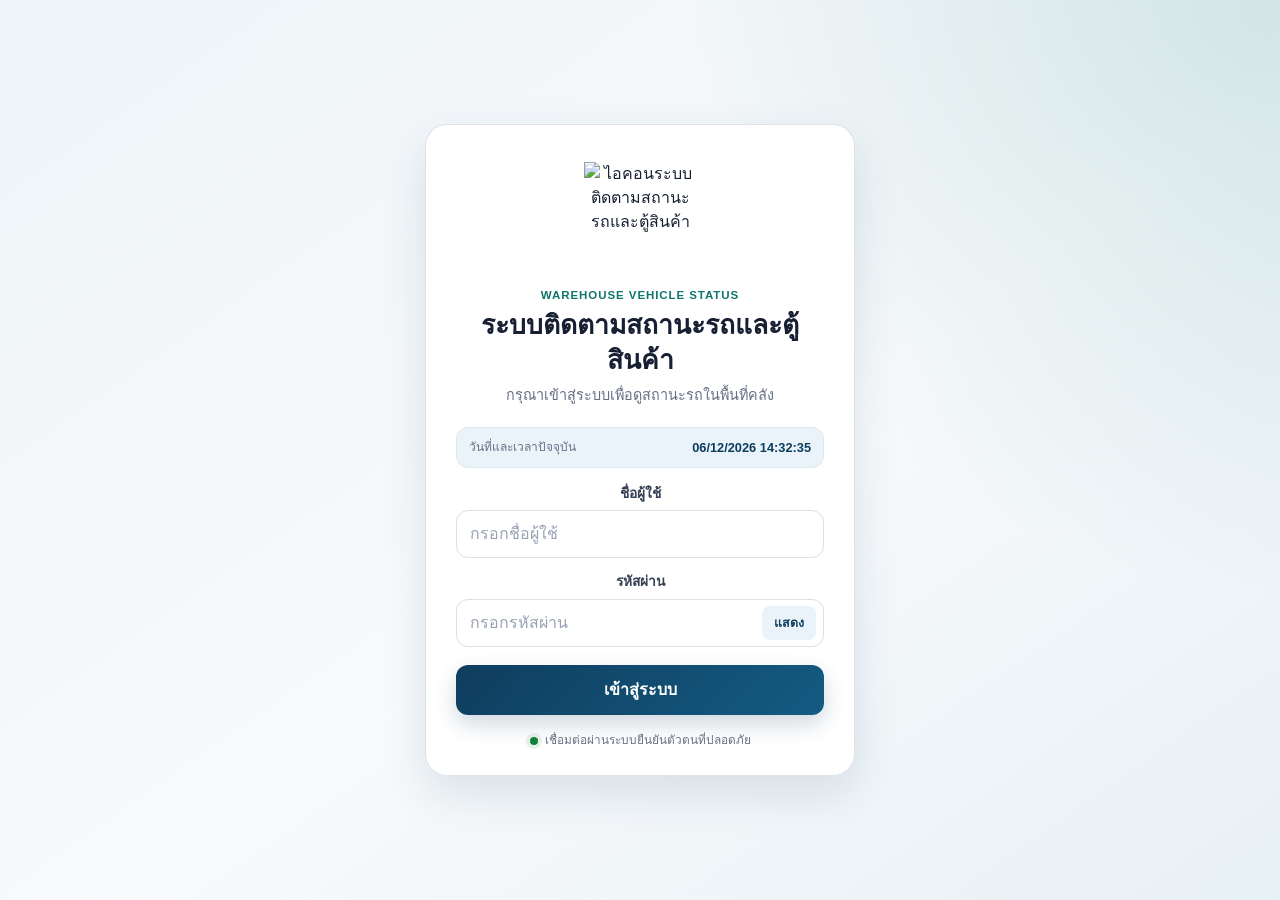
==== commit 5c02fc36: "Update index.html" ====
--- a/dashboard/index.html
+++ b/dashboard/index.html
@@ -10,7 +10,7 @@
   <title>Dashboard Vendor / Receiving</title>
   <link rel="manifest" href="../manifest.webmanifest">
   <link rel="stylesheet" href="../core.bundle.css?v=20260722-round4-dashboard">
-  <link rel="stylesheet" href="./dashboard.bundle.css?v=20260723-round4-final-rev8-professional-topbar-v1">
+  <link rel="stylesheet" href="./dashboard.bundle.css?v=20260723-round4-final-rev9-mobile-landscape-v1">
   <script src="https://cdn.jsdelivr.net/npm/sweetalert2@11" defer></script>
   <script src="https://cdn.jsdelivr.net/npm/chart.js@4.4.3/dist/chart.umd.min.js" defer></script>
   <script src="./dashboard.bundle.js?v=20260723-round4-final-rev8-professional-topbar-v1" defer></script>
@@ -261,7 +261,7 @@
   }
 </style>
 </head>
-<body class="executive-dashboard" data-page="dashboard" data-theme="deep" data-theme-preference="deep" data-dashboard-build="R4F-R8-TOPBAR-PRO">
+<body class="executive-dashboard" data-page="dashboard" data-theme="deep" data-theme-preference="deep" data-dashboard-build="R4F-R9-LANDSCAPE">
   <div id="dashboardLoading" class="loading-screen" aria-live="polite">
     <div class="loading-card">
       <div class="loading-spinner" aria-hidden="true"></div>
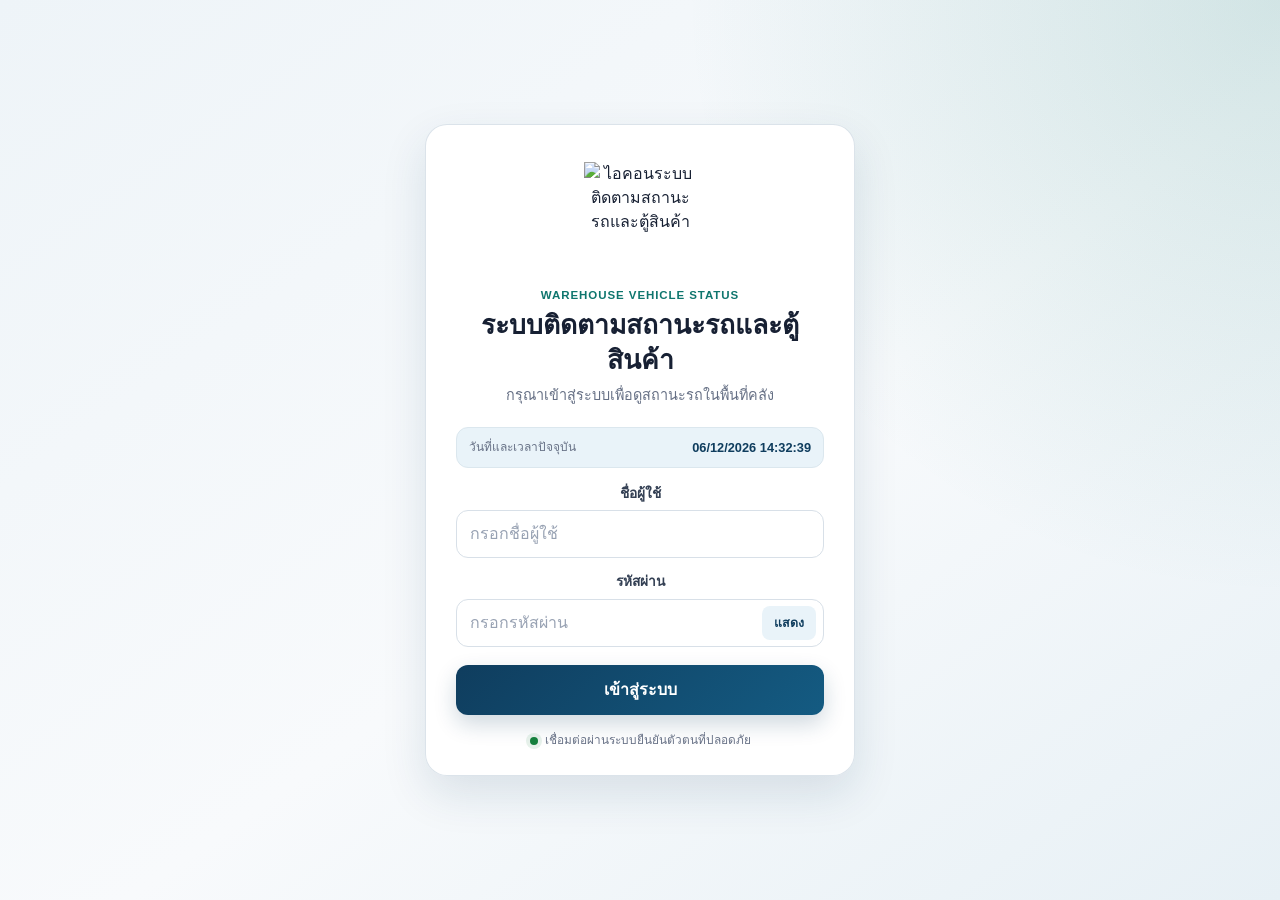
==== commit 0a47fd45: "Update index.html" ====
--- a/dashboard/index.html
+++ b/dashboard/index.html
@@ -260,6 +260,34 @@
     }
   }
 </style>
+  <!-- SmartAlert PWA / Icons -->
+<link rel="manifest" href="/smartalert/manifest.webmanifest">
+
+<meta name="theme-color" content="#004B68">
+<meta name="application-name" content="Smart Alert">
+<meta name="apple-mobile-web-app-capable" content="yes">
+<meta name="apple-mobile-web-app-status-bar-style" content="black-translucent">
+<meta name="apple-mobile-web-app-title" content="Smart Alert">
+<meta name="msapplication-TileColor" content="#004B68">
+<meta name="msapplication-config" content="/smartalert/browserconfig.xml">
+
+<link rel="icon" href="/smartalert/assets/icons/favicon.ico" sizes="any">
+<link rel="icon" type="image/png" sizes="16x16"
+      href="/smartalert/assets/icons/favicon-16x16.png">
+<link rel="icon" type="image/png" sizes="32x32"
+      href="/smartalert/assets/icons/favicon-32x32.png">
+<link rel="icon" type="image/png" sizes="48x48"
+      href="/smartalert/assets/icons/favicon-48x48.png">
+
+<link rel="apple-touch-icon" sizes="180x180"
+      href="/smartalert/assets/icons/apple-touch-icon.png">
+
+<link rel="mask-icon"
+      href="/smartalert/assets/icons/safari-pinned-tab.svg"
+      color="#004B68">
+
+<script src="/smartalert/pwa-register.js" defer></script>
+
 </head>
 <body class="executive-dashboard" data-page="dashboard" data-theme="deep" data-theme-preference="deep" data-dashboard-build="R4F-R9-LANDSCAPE">
   <div id="dashboardLoading" class="loading-screen" aria-live="polite">
--- a/dashboard/dashboard.bundle.css
+++ b/dashboard/dashboard.bundle.css
@@ -2686,12 +2686,12 @@
    Single authoritative topbar system for this build.
    ========================================================= */
 
-body[data-dashboard-build="R4F-R8-TOPBAR-PRO"]:not(.is-fullscreen) .ops-topbar,
-body[data-dashboard-build="R4F-R8-TOPBAR-PRO"]:not(.is-fullscreen) .ops-topbar *{
+body[data-dashboard-build="R4F-R9-LANDSCAPE"]:not(.is-fullscreen) .ops-topbar,
+body[data-dashboard-build="R4F-R9-LANDSCAPE"]:not(.is-fullscreen) .ops-topbar *{
   box-sizing:border-box!important;
 }
 
-body[data-dashboard-build="R4F-R8-TOPBAR-PRO"]:not(.is-fullscreen) .ops-topbar{
+body[data-dashboard-build="R4F-R9-LANDSCAPE"]:not(.is-fullscreen) .ops-topbar{
   position:sticky!important;
   top:0!important;
   z-index:80!important;
@@ -2702,41 +2702,41 @@
   overflow:hidden!important;
 }
 
-body[data-dashboard-build="R4F-R8-TOPBAR-PRO"]:not(.is-fullscreen) .ops-brand,
-body[data-dashboard-build="R4F-R8-TOPBAR-PRO"]:not(.is-fullscreen) .ops-brand-copy,
-body[data-dashboard-build="R4F-R8-TOPBAR-PRO"]:not(.is-fullscreen) .ops-header-actions{
+body[data-dashboard-build="R4F-R9-LANDSCAPE"]:not(.is-fullscreen) .ops-brand,
+body[data-dashboard-build="R4F-R9-LANDSCAPE"]:not(.is-fullscreen) .ops-brand-copy,
+body[data-dashboard-build="R4F-R9-LANDSCAPE"]:not(.is-fullscreen) .ops-header-actions{
   min-width:0!important;
 }
 
-body[data-dashboard-build="R4F-R8-TOPBAR-PRO"]:not(.is-fullscreen) .ops-brand-copy h1{
+body[data-dashboard-build="R4F-R9-LANDSCAPE"]:not(.is-fullscreen) .ops-brand-copy h1{
   margin:0!important;
   color:#fff!important;
   font-weight:900!important;
   letter-spacing:-.3px!important;
 }
 
-body[data-dashboard-build="R4F-R8-TOPBAR-PRO"]:not(.is-fullscreen) .ops-brand-copy p{
+body[data-dashboard-build="R4F-R9-LANDSCAPE"]:not(.is-fullscreen) .ops-brand-copy p{
   color:rgba(255,255,255,.72)!important;
 }
 
-body[data-dashboard-build="R4F-R8-TOPBAR-PRO"]:not(.is-fullscreen) .menu-button,
-body[data-dashboard-build="R4F-R8-TOPBAR-PRO"]:not(.is-fullscreen) .ops-header-live,
-body[data-dashboard-build="R4F-R8-TOPBAR-PRO"]:not(.is-fullscreen) .ops-header-shift,
-body[data-dashboard-build="R4F-R8-TOPBAR-PRO"]:not(.is-fullscreen) .ops-header-actions .topbar-button,
-body[data-dashboard-build="R4F-R8-TOPBAR-PRO"]:not(.is-fullscreen) .theme-switcher{
+body[data-dashboard-build="R4F-R9-LANDSCAPE"]:not(.is-fullscreen) .menu-button,
+body[data-dashboard-build="R4F-R9-LANDSCAPE"]:not(.is-fullscreen) .ops-header-live,
+body[data-dashboard-build="R4F-R9-LANDSCAPE"]:not(.is-fullscreen) .ops-header-shift,
+body[data-dashboard-build="R4F-R9-LANDSCAPE"]:not(.is-fullscreen) .ops-header-actions .topbar-button,
+body[data-dashboard-build="R4F-R9-LANDSCAPE"]:not(.is-fullscreen) .theme-switcher{
   border:1px solid rgba(255,255,255,.28)!important;
   background:rgba(255,255,255,.045)!important;
   box-shadow:inset 0 1px 0 rgba(255,255,255,.04)!important;
 }
 
-body[data-dashboard-build="R4F-R8-TOPBAR-PRO"]:not(.is-fullscreen) .menu-button:hover,
-body[data-dashboard-build="R4F-R8-TOPBAR-PRO"]:not(.is-fullscreen) .ops-header-live:hover,
-body[data-dashboard-build="R4F-R8-TOPBAR-PRO"]:not(.is-fullscreen) .ops-header-actions .topbar-button:hover{
+body[data-dashboard-build="R4F-R9-LANDSCAPE"]:not(.is-fullscreen) .menu-button:hover,
+body[data-dashboard-build="R4F-R9-LANDSCAPE"]:not(.is-fullscreen) .ops-header-live:hover,
+body[data-dashboard-build="R4F-R9-LANDSCAPE"]:not(.is-fullscreen) .ops-header-actions .topbar-button:hover{
   background:rgba(255,255,255,.10)!important;
   border-color:rgba(255,255,255,.46)!important;
 }
 
-body[data-dashboard-build="R4F-R8-TOPBAR-PRO"]:not(.is-fullscreen) .ops-header-live{
+body[data-dashboard-build="R4F-R9-LANDSCAPE"]:not(.is-fullscreen) .ops-header-live{
   appearance:none!important;
   display:inline-flex!important;
   align-items:center!important;
@@ -2746,40 +2746,40 @@
   overflow:hidden!important;
 }
 
-body[data-dashboard-build="R4F-R8-TOPBAR-PRO"]:not(.is-fullscreen) .ops-header-live time{
+body[data-dashboard-build="R4F-R9-LANDSCAPE"]:not(.is-fullscreen) .ops-header-live time{
   font-variant-numeric:tabular-nums!important;
   font-weight:900!important;
   white-space:nowrap!important;
 }
 
-body[data-dashboard-build="R4F-R8-TOPBAR-PRO"]:not(.is-fullscreen) .ops-header-live .update-state-dot{
+body[data-dashboard-build="R4F-R9-LANDSCAPE"]:not(.is-fullscreen) .ops-header-live .update-state-dot{
   display:block!important;
   flex:0 0 auto!important;
   border-radius:50%!important;
 }
 
-body[data-dashboard-build="R4F-R8-TOPBAR-PRO"]:not(.is-fullscreen) .ops-header-shift{
+body[data-dashboard-build="R4F-R9-LANDSCAPE"]:not(.is-fullscreen) .ops-header-shift{
   display:grid!important;
   place-content:center!important;
   text-align:center!important;
   overflow:hidden!important;
 }
 
-body[data-dashboard-build="R4F-R8-TOPBAR-PRO"]:not(.is-fullscreen) .ops-header-shift>span,
-body[data-dashboard-build="R4F-R8-TOPBAR-PRO"]:not(.is-fullscreen) .ops-header-shift strong,
-body[data-dashboard-build="R4F-R8-TOPBAR-PRO"]:not(.is-fullscreen) .ops-header-shift small{
+body[data-dashboard-build="R4F-R9-LANDSCAPE"]:not(.is-fullscreen) .ops-header-shift>span,
+body[data-dashboard-build="R4F-R9-LANDSCAPE"]:not(.is-fullscreen) .ops-header-shift strong,
+body[data-dashboard-build="R4F-R9-LANDSCAPE"]:not(.is-fullscreen) .ops-header-shift small{
   min-width:0!important;
   white-space:nowrap!important;
   overflow:hidden!important;
   text-overflow:ellipsis!important;
 }
 
-body[data-dashboard-build="R4F-R8-TOPBAR-PRO"]:not(.is-fullscreen) .ops-header-shift strong{
+body[data-dashboard-build="R4F-R9-LANDSCAPE"]:not(.is-fullscreen) .ops-header-shift strong{
   color:#ffd93d!important;
   font-weight:900!important;
 }
 
-body[data-dashboard-build="R4F-R8-TOPBAR-PRO"]:not(.is-fullscreen) .ops-header-actions .topbar-button{
+body[data-dashboard-build="R4F-R9-LANDSCAPE"]:not(.is-fullscreen) .ops-header-actions .topbar-button{
   display:flex!important;
   flex-direction:column!important;
   align-items:center!important;
@@ -2792,31 +2792,31 @@
   overflow:hidden!important;
 }
 
-body[data-dashboard-build="R4F-R8-TOPBAR-PRO"]:not(.is-fullscreen) .topbar-action-icon{
+body[data-dashboard-build="R4F-R9-LANDSCAPE"]:not(.is-fullscreen) .topbar-action-icon{
   display:block!important;
   color:#fff!important;
   font-weight:900!important;
   line-height:1!important;
 }
 
-body[data-dashboard-build="R4F-R8-TOPBAR-PRO"]:not(.is-fullscreen) .topbar-action-label{
+body[data-dashboard-build="R4F-R9-LANDSCAPE"]:not(.is-fullscreen) .topbar-action-label{
   display:block!important;
   color:#fff!important;
   line-height:1.05!important;
 }
 
-body[data-dashboard-build="R4F-R8-TOPBAR-PRO"]:not(.is-fullscreen) .theme-switcher{
+body[data-dashboard-build="R4F-R9-LANDSCAPE"]:not(.is-fullscreen) .theme-switcher{
   align-items:center!important;
   overflow:hidden!important;
 }
 
-body[data-dashboard-build="R4F-R8-TOPBAR-PRO"]:not(.is-fullscreen) .theme-switcher>span{
+body[data-dashboard-build="R4F-R9-LANDSCAPE"]:not(.is-fullscreen) .theme-switcher>span{
   color:rgba(255,255,255,.72)!important;
   font-weight:800!important;
   white-space:nowrap!important;
 }
 
-body[data-dashboard-build="R4F-R8-TOPBAR-PRO"]:not(.is-fullscreen) .theme-switcher button{
+body[data-dashboard-build="R4F-R9-LANDSCAPE"]:not(.is-fullscreen) .theme-switcher button{
   border:0!important;
   border-radius:8px!important;
   background:transparent!important;
@@ -2825,11 +2825,11 @@
   white-space:nowrap!important;
 }
 
-body[data-dashboard-build="R4F-R8-TOPBAR-PRO"]:not(.is-fullscreen) .theme-switcher button::after{
+body[data-dashboard-build="R4F-R9-LANDSCAPE"]:not(.is-fullscreen) .theme-switcher button::after{
   content:none!important;
 }
 
-body[data-dashboard-build="R4F-R8-TOPBAR-PRO"]:not(.is-fullscreen) .theme-switcher button.is-active{
+body[data-dashboard-build="R4F-R9-LANDSCAPE"]:not(.is-fullscreen) .theme-switcher button.is-active{
   background:#168bd1!important;
   color:#fff!important;
   box-shadow:0 3px 12px rgba(0,0,0,.20)!important;
@@ -2837,7 +2837,7 @@
 
 /* Desktop — one row, same overall height class as the original dashboard. */
 @media (min-width:1281px){
-  body[data-dashboard-build="R4F-R8-TOPBAR-PRO"]:not(.is-fullscreen) .ops-topbar{
+  body[data-dashboard-build="R4F-R9-LANDSCAPE"]:not(.is-fullscreen) .ops-topbar{
     display:grid!important;
     grid-template-columns:minmax(330px,1fr) 94px 224px minmax(620px,auto)!important;
     grid-template-areas:"brand live shift actions"!important;
@@ -2848,134 +2848,134 @@
     max-height:76px!important;
     padding:8px 14px!important;
   }
-  body[data-dashboard-build="R4F-R8-TOPBAR-PRO"]:not(.is-fullscreen) .ops-brand{
+  body[data-dashboard-build="R4F-R9-LANDSCAPE"]:not(.is-fullscreen) .ops-brand{
     grid-area:brand!important;
     display:flex!important;
     align-items:center!important;
     gap:12px!important;
     overflow:hidden!important;
   }
-  body[data-dashboard-build="R4F-R8-TOPBAR-PRO"]:not(.is-fullscreen) .menu-button{
+  body[data-dashboard-build="R4F-R9-LANDSCAPE"]:not(.is-fullscreen) .menu-button{
     width:48px!important;height:48px!important;flex:0 0 48px!important;border-radius:12px!important;font-size:24px!important;
   }
-  body[data-dashboard-build="R4F-R8-TOPBAR-PRO"]:not(.is-fullscreen) .ops-brand-copy h1{
+  body[data-dashboard-build="R4F-R9-LANDSCAPE"]:not(.is-fullscreen) .ops-brand-copy h1{
     font-size:clamp(20px,1.65vw,28px)!important;
     white-space:nowrap!important;overflow:hidden!important;text-overflow:ellipsis!important;
   }
-  body[data-dashboard-build="R4F-R8-TOPBAR-PRO"]:not(.is-fullscreen) .ops-brand-copy p{
+  body[data-dashboard-build="R4F-R9-LANDSCAPE"]:not(.is-fullscreen) .ops-brand-copy p{
     display:block!important;margin:4px 0 0!important;font-size:11px!important;white-space:nowrap!important;overflow:hidden!important;text-overflow:ellipsis!important;
   }
-  body[data-dashboard-build="R4F-R8-TOPBAR-PRO"]:not(.is-fullscreen) .ops-header-live{
+  body[data-dashboard-build="R4F-R9-LANDSCAPE"]:not(.is-fullscreen) .ops-header-live{
     grid-area:live!important;width:94px!important;min-width:94px!important;max-width:94px!important;height:42px!important;padding:0 9px!important;gap:7px!important;border-radius:12px!important;
   }
-  body[data-dashboard-build="R4F-R8-TOPBAR-PRO"]:not(.is-fullscreen) .ops-header-live time{font-size:11px!important}
-  body[data-dashboard-build="R4F-R8-TOPBAR-PRO"]:not(.is-fullscreen) .ops-header-live .update-state-dot{width:10px!important;height:10px!important}
-  body[data-dashboard-build="R4F-R8-TOPBAR-PRO"]:not(.is-fullscreen) .ops-header-shift{
+  body[data-dashboard-build="R4F-R9-LANDSCAPE"]:not(.is-fullscreen) .ops-header-live time{font-size:11px!important}
+  body[data-dashboard-build="R4F-R9-LANDSCAPE"]:not(.is-fullscreen) .ops-header-live .update-state-dot{width:10px!important;height:10px!important}
+  body[data-dashboard-build="R4F-R9-LANDSCAPE"]:not(.is-fullscreen) .ops-header-shift{
     grid-area:shift!important;width:224px!important;min-width:224px!important;height:56px!important;padding:5px 12px!important;border-radius:12px!important;
   }
-  body[data-dashboard-build="R4F-R8-TOPBAR-PRO"]:not(.is-fullscreen) .ops-header-shift>span{font-size:9px!important}
-  body[data-dashboard-build="R4F-R8-TOPBAR-PRO"]:not(.is-fullscreen) .ops-header-shift strong{font-size:15px!important;line-height:1.15!important}
-  body[data-dashboard-build="R4F-R8-TOPBAR-PRO"]:not(.is-fullscreen) .ops-header-shift small{font-size:8px!important}
-  body[data-dashboard-build="R4F-R8-TOPBAR-PRO"]:not(.is-fullscreen) .ops-header-actions{
+  body[data-dashboard-build="R4F-R9-LANDSCAPE"]:not(.is-fullscreen) .ops-header-shift>span{font-size:9px!important}
+  body[data-dashboard-build="R4F-R9-LANDSCAPE"]:not(.is-fullscreen) .ops-header-shift strong{font-size:15px!important;line-height:1.15!important}
+  body[data-dashboard-build="R4F-R9-LANDSCAPE"]:not(.is-fullscreen) .ops-header-shift small{font-size:8px!important}
+  body[data-dashboard-build="R4F-R9-LANDSCAPE"]:not(.is-fullscreen) .ops-header-actions{
     grid-area:actions!important;display:grid!important;grid-template-columns:repeat(4,84px) minmax(288px,auto)!important;align-items:center!important;justify-content:end!important;gap:8px!important;min-width:0!important;overflow:hidden!important;
   }
-  body[data-dashboard-build="R4F-R8-TOPBAR-PRO"]:not(.is-fullscreen) .ops-header-actions .topbar-button{
+  body[data-dashboard-build="R4F-R9-LANDSCAPE"]:not(.is-fullscreen) .ops-header-actions .topbar-button{
     width:84px!important;min-width:84px!important;height:50px!important;padding:4px 5px!important;border-radius:12px!important;font-size:0!important;
   }
-  body[data-dashboard-build="R4F-R8-TOPBAR-PRO"]:not(.is-fullscreen) .topbar-action-icon{font-size:19px!important}
-  body[data-dashboard-build="R4F-R8-TOPBAR-PRO"]:not(.is-fullscreen) .topbar-action-label{font-size:10px!important}
-  body[data-dashboard-build="R4F-R8-TOPBAR-PRO"]:not(.is-fullscreen) .theme-switcher{
+  body[data-dashboard-build="R4F-R9-LANDSCAPE"]:not(.is-fullscreen) .topbar-action-icon{font-size:19px!important}
+  body[data-dashboard-build="R4F-R9-LANDSCAPE"]:not(.is-fullscreen) .topbar-action-label{font-size:10px!important}
+  body[data-dashboard-build="R4F-R9-LANDSCAPE"]:not(.is-fullscreen) .theme-switcher{
     display:grid!important;grid-template-columns:auto repeat(4,minmax(54px,1fr))!important;height:42px!important;min-width:288px!important;padding:3px!important;gap:3px!important;border-radius:12px!important;
   }
-  body[data-dashboard-build="R4F-R8-TOPBAR-PRO"]:not(.is-fullscreen) .theme-switcher>span{display:inline-flex!important;padding:0 7px!important;font-size:9px!important}
-  body[data-dashboard-build="R4F-R8-TOPBAR-PRO"]:not(.is-fullscreen) .theme-switcher button{height:34px!important;min-width:54px!important;padding:0 7px!important;font-size:10px!important}
+  body[data-dashboard-build="R4F-R9-LANDSCAPE"]:not(.is-fullscreen) .theme-switcher>span{display:inline-flex!important;padding:0 7px!important;font-size:9px!important}
+  body[data-dashboard-build="R4F-R9-LANDSCAPE"]:not(.is-fullscreen) .theme-switcher button{height:34px!important;min-width:54px!important;padding:0 7px!important;font-size:10px!important}
 }
 
 /* Compact desktop / notebook — still one row, but with proportional controls. */
 @media (min-width:1101px) and (max-width:1280px){
-  body[data-dashboard-build="R4F-R8-TOPBAR-PRO"]:not(.is-fullscreen) .ops-topbar{
+  body[data-dashboard-build="R4F-R9-LANDSCAPE"]:not(.is-fullscreen) .ops-topbar{
     display:grid!important;grid-template-columns:minmax(260px,1fr) 82px 184px minmax(510px,auto)!important;grid-template-areas:"brand live shift actions"!important;align-items:center!important;gap:7px!important;height:72px!important;min-height:72px!important;max-height:72px!important;padding:7px 10px!important;
   }
-  body[data-dashboard-build="R4F-R8-TOPBAR-PRO"]:not(.is-fullscreen) .ops-brand{grid-area:brand!important;display:flex!important;align-items:center!important;gap:9px!important;overflow:hidden!important}
-  body[data-dashboard-build="R4F-R8-TOPBAR-PRO"]:not(.is-fullscreen) .menu-button{width:44px!important;height:44px!important;flex:0 0 44px!important;font-size:22px!important}
-  body[data-dashboard-build="R4F-R8-TOPBAR-PRO"]:not(.is-fullscreen) .ops-brand-copy h1{font-size:20px!important;white-space:nowrap!important;overflow:hidden!important;text-overflow:ellipsis!important}
-  body[data-dashboard-build="R4F-R8-TOPBAR-PRO"]:not(.is-fullscreen) .ops-brand-copy p{display:none!important}
-  body[data-dashboard-build="R4F-R8-TOPBAR-PRO"]:not(.is-fullscreen) .ops-header-live{grid-area:live!important;width:82px!important;min-width:82px!important;height:40px!important;gap:6px!important}
-  body[data-dashboard-build="R4F-R8-TOPBAR-PRO"]:not(.is-fullscreen) .ops-header-live time{font-size:10px!important}
-  body[data-dashboard-build="R4F-R8-TOPBAR-PRO"]:not(.is-fullscreen) .ops-header-shift{grid-area:shift!important;width:184px!important;min-width:184px!important;height:50px!important;padding:5px 7px!important}
-  body[data-dashboard-build="R4F-R8-TOPBAR-PRO"]:not(.is-fullscreen) .ops-header-shift>span{font-size:8px!important}
-  body[data-dashboard-build="R4F-R8-TOPBAR-PRO"]:not(.is-fullscreen) .ops-header-shift strong{font-size:13px!important}
-  body[data-dashboard-build="R4F-R8-TOPBAR-PRO"]:not(.is-fullscreen) .ops-header-shift small{font-size:7px!important}
-  body[data-dashboard-build="R4F-R8-TOPBAR-PRO"]:not(.is-fullscreen) .ops-header-actions{grid-area:actions!important;display:grid!important;grid-template-columns:repeat(4,70px) 216px!important;justify-content:end!important;gap:6px!important;overflow:hidden!important}
-  body[data-dashboard-build="R4F-R8-TOPBAR-PRO"]:not(.is-fullscreen) .ops-header-actions .topbar-button{width:70px!important;height:44px!important;padding:3px!important;font-size:0!important}
-  body[data-dashboard-build="R4F-R8-TOPBAR-PRO"]:not(.is-fullscreen) .topbar-action-icon{font-size:17px!important}
-  body[data-dashboard-build="R4F-R8-TOPBAR-PRO"]:not(.is-fullscreen) .topbar-action-label{font-size:9px!important}
-  body[data-dashboard-build="R4F-R8-TOPBAR-PRO"]:not(.is-fullscreen) .theme-switcher{display:grid!important;grid-template-columns:repeat(4,1fr)!important;width:216px!important;height:40px!important;padding:3px!important;gap:2px!important}
-  body[data-dashboard-build="R4F-R8-TOPBAR-PRO"]:not(.is-fullscreen) .theme-switcher>span{display:none!important}
-  body[data-dashboard-build="R4F-R8-TOPBAR-PRO"]:not(.is-fullscreen) .theme-switcher button{height:32px!important;min-width:0!important;padding:0 4px!important;font-size:9px!important}
+  body[data-dashboard-build="R4F-R9-LANDSCAPE"]:not(.is-fullscreen) .ops-brand{grid-area:brand!important;display:flex!important;align-items:center!important;gap:9px!important;overflow:hidden!important}
+  body[data-dashboard-build="R4F-R9-LANDSCAPE"]:not(.is-fullscreen) .menu-button{width:44px!important;height:44px!important;flex:0 0 44px!important;font-size:22px!important}
+  body[data-dashboard-build="R4F-R9-LANDSCAPE"]:not(.is-fullscreen) .ops-brand-copy h1{font-size:20px!important;white-space:nowrap!important;overflow:hidden!important;text-overflow:ellipsis!important}
+  body[data-dashboard-build="R4F-R9-LANDSCAPE"]:not(.is-fullscreen) .ops-brand-copy p{display:none!important}
+  body[data-dashboard-build="R4F-R9-LANDSCAPE"]:not(.is-fullscreen) .ops-header-live{grid-area:live!important;width:82px!important;min-width:82px!important;height:40px!important;gap:6px!important}
+  body[data-dashboard-build="R4F-R9-LANDSCAPE"]:not(.is-fullscreen) .ops-header-live time{font-size:10px!important}
+  body[data-dashboard-build="R4F-R9-LANDSCAPE"]:not(.is-fullscreen) .ops-header-shift{grid-area:shift!important;width:184px!important;min-width:184px!important;height:50px!important;padding:5px 7px!important}
+  body[data-dashboard-build="R4F-R9-LANDSCAPE"]:not(.is-fullscreen) .ops-header-shift>span{font-size:8px!important}
+  body[data-dashboard-build="R4F-R9-LANDSCAPE"]:not(.is-fullscreen) .ops-header-shift strong{font-size:13px!important}
+  body[data-dashboard-build="R4F-R9-LANDSCAPE"]:not(.is-fullscreen) .ops-header-shift small{font-size:7px!important}
+  body[data-dashboard-build="R4F-R9-LANDSCAPE"]:not(.is-fullscreen) .ops-header-actions{grid-area:actions!important;display:grid!important;grid-template-columns:repeat(4,70px) 216px!important;justify-content:end!important;gap:6px!important;overflow:hidden!important}
+  body[data-dashboard-build="R4F-R9-LANDSCAPE"]:not(.is-fullscreen) .ops-header-actions .topbar-button{width:70px!important;height:44px!important;padding:3px!important;font-size:0!important}
+  body[data-dashboard-build="R4F-R9-LANDSCAPE"]:not(.is-fullscreen) .topbar-action-icon{font-size:17px!important}
+  body[data-dashboard-build="R4F-R9-LANDSCAPE"]:not(.is-fullscreen) .topbar-action-label{font-size:9px!important}
+  body[data-dashboard-build="R4F-R9-LANDSCAPE"]:not(.is-fullscreen) .theme-switcher{display:grid!important;grid-template-columns:repeat(4,1fr)!important;width:216px!important;height:40px!important;padding:3px!important;gap:2px!important}
+  body[data-dashboard-build="R4F-R9-LANDSCAPE"]:not(.is-fullscreen) .theme-switcher>span{display:none!important}
+  body[data-dashboard-build="R4F-R9-LANDSCAPE"]:not(.is-fullscreen) .theme-switcher button{height:32px!important;min-width:0!important;padding:0 4px!important;font-size:9px!important}
 }
 
 /* Tablet — two well-proportioned rows, not an oversized header. */
 @media (min-width:641px) and (max-width:1100px){
-  body[data-dashboard-build="R4F-R8-TOPBAR-PRO"]:not(.is-fullscreen) .ops-topbar{
+  body[data-dashboard-build="R4F-R9-LANDSCAPE"]:not(.is-fullscreen) .ops-topbar{
     display:grid!important;grid-template-columns:minmax(0,1fr) 92px 210px!important;grid-template-areas:"brand live shift" "actions actions actions"!important;align-items:center!important;gap:7px!important;height:112px!important;min-height:112px!important;max-height:112px!important;padding:7px 9px!important;
   }
-  body[data-dashboard-build="R4F-R8-TOPBAR-PRO"]:not(.is-fullscreen) .ops-brand{grid-area:brand!important;display:flex!important;align-items:center!important;gap:9px!important;overflow:hidden!important}
-  body[data-dashboard-build="R4F-R8-TOPBAR-PRO"]:not(.is-fullscreen) .menu-button{width:42px!important;height:42px!important;flex:0 0 42px!important;font-size:21px!important}
-  body[data-dashboard-build="R4F-R8-TOPBAR-PRO"]:not(.is-fullscreen) .ops-brand-copy h1{font-size:19px!important;white-space:nowrap!important;overflow:hidden!important;text-overflow:ellipsis!important}
-  body[data-dashboard-build="R4F-R8-TOPBAR-PRO"]:not(.is-fullscreen) .ops-brand-copy p{display:none!important}
-  body[data-dashboard-build="R4F-R8-TOPBAR-PRO"]:not(.is-fullscreen) .ops-header-live{grid-area:live!important;width:92px!important;min-width:92px!important;height:38px!important;gap:6px!important}
-  body[data-dashboard-build="R4F-R8-TOPBAR-PRO"]:not(.is-fullscreen) .ops-header-live time{font-size:10px!important}
-  body[data-dashboard-build="R4F-R8-TOPBAR-PRO"]:not(.is-fullscreen) .ops-header-shift{grid-area:shift!important;width:210px!important;min-width:210px!important;height:48px!important;padding:4px 8px!important}
-  body[data-dashboard-build="R4F-R8-TOPBAR-PRO"]:not(.is-fullscreen) .ops-header-shift strong{font-size:13px!important}
-  body[data-dashboard-build="R4F-R8-TOPBAR-PRO"]:not(.is-fullscreen) .ops-header-actions{grid-area:actions!important;display:grid!important;grid-template-columns:repeat(4,minmax(70px,1fr)) minmax(260px,1.6fr)!important;gap:6px!important;min-width:0!important;overflow:hidden!important}
-  body[data-dashboard-build="R4F-R8-TOPBAR-PRO"]:not(.is-fullscreen) .ops-header-actions .topbar-button{width:100%!important;min-width:0!important;height:42px!important;padding:3px!important;font-size:0!important}
-  body[data-dashboard-build="R4F-R8-TOPBAR-PRO"]:not(.is-fullscreen) .topbar-action-icon{font-size:17px!important}
-  body[data-dashboard-build="R4F-R8-TOPBAR-PRO"]:not(.is-fullscreen) .topbar-action-label{font-size:9px!important}
-  body[data-dashboard-build="R4F-R8-TOPBAR-PRO"]:not(.is-fullscreen) .theme-switcher{display:grid!important;grid-template-columns:repeat(4,minmax(0,1fr))!important;height:42px!important;padding:3px!important;gap:3px!important}
-  body[data-dashboard-build="R4F-R8-TOPBAR-PRO"]:not(.is-fullscreen) .theme-switcher>span{display:none!important}
-  body[data-dashboard-build="R4F-R8-TOPBAR-PRO"]:not(.is-fullscreen) .theme-switcher button{height:34px!important;min-width:0!important;padding:0 5px!important;font-size:10px!important}
+  body[data-dashboard-build="R4F-R9-LANDSCAPE"]:not(.is-fullscreen) .ops-brand{grid-area:brand!important;display:flex!important;align-items:center!important;gap:9px!important;overflow:hidden!important}
+  body[data-dashboard-build="R4F-R9-LANDSCAPE"]:not(.is-fullscreen) .menu-button{width:42px!important;height:42px!important;flex:0 0 42px!important;font-size:21px!important}
+  body[data-dashboard-build="R4F-R9-LANDSCAPE"]:not(.is-fullscreen) .ops-brand-copy h1{font-size:19px!important;white-space:nowrap!important;overflow:hidden!important;text-overflow:ellipsis!important}
+  body[data-dashboard-build="R4F-R9-LANDSCAPE"]:not(.is-fullscreen) .ops-brand-copy p{display:none!important}
+  body[data-dashboard-build="R4F-R9-LANDSCAPE"]:not(.is-fullscreen) .ops-header-live{grid-area:live!important;width:92px!important;min-width:92px!important;height:38px!important;gap:6px!important}
+  body[data-dashboard-build="R4F-R9-LANDSCAPE"]:not(.is-fullscreen) .ops-header-live time{font-size:10px!important}
+  body[data-dashboard-build="R4F-R9-LANDSCAPE"]:not(.is-fullscreen) .ops-header-shift{grid-area:shift!important;width:210px!important;min-width:210px!important;height:48px!important;padding:4px 8px!important}
+  body[data-dashboard-build="R4F-R9-LANDSCAPE"]:not(.is-fullscreen) .ops-header-shift strong{font-size:13px!important}
+  body[data-dashboard-build="R4F-R9-LANDSCAPE"]:not(.is-fullscreen) .ops-header-actions{grid-area:actions!important;display:grid!important;grid-template-columns:repeat(4,minmax(70px,1fr)) minmax(260px,1.6fr)!important;gap:6px!important;min-width:0!important;overflow:hidden!important}
+  body[data-dashboard-build="R4F-R9-LANDSCAPE"]:not(.is-fullscreen) .ops-header-actions .topbar-button{width:100%!important;min-width:0!important;height:42px!important;padding:3px!important;font-size:0!important}
+  body[data-dashboard-build="R4F-R9-LANDSCAPE"]:not(.is-fullscreen) .topbar-action-icon{font-size:17px!important}
+  body[data-dashboard-build="R4F-R9-LANDSCAPE"]:not(.is-fullscreen) .topbar-action-label{font-size:9px!important}
+  body[data-dashboard-build="R4F-R9-LANDSCAPE"]:not(.is-fullscreen) .theme-switcher{display:grid!important;grid-template-columns:repeat(4,minmax(0,1fr))!important;height:42px!important;padding:3px!important;gap:3px!important}
+  body[data-dashboard-build="R4F-R9-LANDSCAPE"]:not(.is-fullscreen) .theme-switcher>span{display:none!important}
+  body[data-dashboard-build="R4F-R9-LANDSCAPE"]:not(.is-fullscreen) .theme-switcher button{height:34px!important;min-width:0!important;padding:0 5px!important;font-size:10px!important}
 }
 
 /* Mobile — compact four-row hierarchy, designed for 320–640 px. */
 @media (max-width:640px){
-  body[data-dashboard-build="R4F-R8-TOPBAR-PRO"]:not(.is-fullscreen) .ops-topbar{
+  body[data-dashboard-build="R4F-R9-LANDSCAPE"]:not(.is-fullscreen) .ops-topbar{
     display:grid!important;grid-template-columns:minmax(0,1fr) 86px!important;grid-template-areas:"brand live" "shift shift" "actions actions"!important;align-items:center!important;gap:6px!important;height:166px!important;min-height:166px!important;max-height:166px!important;padding:7px!important;overflow:hidden!important;
   }
-  body[data-dashboard-build="R4F-R8-TOPBAR-PRO"]:not(.is-fullscreen) .ops-brand{grid-area:brand!important;display:flex!important;align-items:center!important;gap:8px!important;overflow:hidden!important}
-  body[data-dashboard-build="R4F-R8-TOPBAR-PRO"]:not(.is-fullscreen) .menu-button{width:40px!important;height:40px!important;flex:0 0 40px!important;border-radius:10px!important;font-size:20px!important}
-  body[data-dashboard-build="R4F-R8-TOPBAR-PRO"]:not(.is-fullscreen) .ops-brand-copy{min-width:0!important}
-  body[data-dashboard-build="R4F-R8-TOPBAR-PRO"]:not(.is-fullscreen) .ops-brand-copy h1{font-size:15px!important;line-height:1.15!important;white-space:normal!important;overflow:hidden!important;text-overflow:clip!important;display:-webkit-box!important;-webkit-line-clamp:2!important;-webkit-box-orient:vertical!important}
-  body[data-dashboard-build="R4F-R8-TOPBAR-PRO"]:not(.is-fullscreen) .ops-brand-copy p{display:none!important}
-  body[data-dashboard-build="R4F-R8-TOPBAR-PRO"]:not(.is-fullscreen) .ops-header-live{grid-area:live!important;width:86px!important;min-width:86px!important;height:36px!important;padding:0 7px!important;gap:5px!important;border-radius:10px!important}
-  body[data-dashboard-build="R4F-R8-TOPBAR-PRO"]:not(.is-fullscreen) .ops-header-live time{font-size:9px!important}
-  body[data-dashboard-build="R4F-R8-TOPBAR-PRO"]:not(.is-fullscreen) .ops-header-live .update-state-dot{width:8px!important;height:8px!important}
-  body[data-dashboard-build="R4F-R8-TOPBAR-PRO"]:not(.is-fullscreen) .ops-header-shift{grid-area:shift!important;width:100%!important;min-width:0!important;height:44px!important;padding:4px 8px!important;border-radius:10px!important}
-  body[data-dashboard-build="R4F-R8-TOPBAR-PRO"]:not(.is-fullscreen) .ops-header-shift>span{font-size:7px!important}
-  body[data-dashboard-build="R4F-R8-TOPBAR-PRO"]:not(.is-fullscreen) .ops-header-shift strong{font-size:12px!important;line-height:1.12!important}
-  body[data-dashboard-build="R4F-R8-TOPBAR-PRO"]:not(.is-fullscreen) .ops-header-shift small{font-size:7px!important}
-  body[data-dashboard-build="R4F-R8-TOPBAR-PRO"]:not(.is-fullscreen) .ops-header-actions{grid-area:actions!important;display:grid!important;grid-template-columns:repeat(4,minmax(0,1fr))!important;grid-template-rows:38px 34px!important;gap:5px!important;min-width:0!important;overflow:hidden!important}
-  body[data-dashboard-build="R4F-R8-TOPBAR-PRO"]:not(.is-fullscreen) .ops-header-actions .topbar-button{width:100%!important;min-width:0!important;height:38px!important;padding:2px!important;border-radius:10px!important;font-size:0!important}
-  body[data-dashboard-build="R4F-R8-TOPBAR-PRO"]:not(.is-fullscreen) .topbar-action-icon{font-size:17px!important}
-  body[data-dashboard-build="R4F-R8-TOPBAR-PRO"]:not(.is-fullscreen) .topbar-action-label{font-size:8px!important}
-  body[data-dashboard-build="R4F-R8-TOPBAR-PRO"]:not(.is-fullscreen) .theme-switcher{grid-column:1/-1!important;display:grid!important;grid-template-columns:repeat(4,minmax(0,1fr))!important;width:100%!important;height:34px!important;padding:2px!important;gap:3px!important;border-radius:10px!important}
-  body[data-dashboard-build="R4F-R8-TOPBAR-PRO"]:not(.is-fullscreen) .theme-switcher>span{display:none!important}
-  body[data-dashboard-build="R4F-R8-TOPBAR-PRO"]:not(.is-fullscreen) .theme-switcher button{width:100%!important;min-width:0!important;height:30px!important;padding:0 2px!important;font-size:9px!important;white-space:nowrap!important}
+  body[data-dashboard-build="R4F-R9-LANDSCAPE"]:not(.is-fullscreen) .ops-brand{grid-area:brand!important;display:flex!important;align-items:center!important;gap:8px!important;overflow:hidden!important}
+  body[data-dashboard-build="R4F-R9-LANDSCAPE"]:not(.is-fullscreen) .menu-button{width:40px!important;height:40px!important;flex:0 0 40px!important;border-radius:10px!important;font-size:20px!important}
+  body[data-dashboard-build="R4F-R9-LANDSCAPE"]:not(.is-fullscreen) .ops-brand-copy{min-width:0!important}
+  body[data-dashboard-build="R4F-R9-LANDSCAPE"]:not(.is-fullscreen) .ops-brand-copy h1{font-size:15px!important;line-height:1.15!important;white-space:normal!important;overflow:hidden!important;text-overflow:clip!important;display:-webkit-box!important;-webkit-line-clamp:2!important;-webkit-box-orient:vertical!important}
+  body[data-dashboard-build="R4F-R9-LANDSCAPE"]:not(.is-fullscreen) .ops-brand-copy p{display:none!important}
+  body[data-dashboard-build="R4F-R9-LANDSCAPE"]:not(.is-fullscreen) .ops-header-live{grid-area:live!important;width:86px!important;min-width:86px!important;height:36px!important;padding:0 7px!important;gap:5px!important;border-radius:10px!important}
+  body[data-dashboard-build="R4F-R9-LANDSCAPE"]:not(.is-fullscreen) .ops-header-live time{font-size:9px!important}
+  body[data-dashboard-build="R4F-R9-LANDSCAPE"]:not(.is-fullscreen) .ops-header-live .update-state-dot{width:8px!important;height:8px!important}
+  body[data-dashboard-build="R4F-R9-LANDSCAPE"]:not(.is-fullscreen) .ops-header-shift{grid-area:shift!important;width:100%!important;min-width:0!important;height:44px!important;padding:4px 8px!important;border-radius:10px!important}
+  body[data-dashboard-build="R4F-R9-LANDSCAPE"]:not(.is-fullscreen) .ops-header-shift>span{font-size:7px!important}
+  body[data-dashboard-build="R4F-R9-LANDSCAPE"]:not(.is-fullscreen) .ops-header-shift strong{font-size:12px!important;line-height:1.12!important}
+  body[data-dashboard-build="R4F-R9-LANDSCAPE"]:not(.is-fullscreen) .ops-header-shift small{font-size:7px!important}
+  body[data-dashboard-build="R4F-R9-LANDSCAPE"]:not(.is-fullscreen) .ops-header-actions{grid-area:actions!important;display:grid!important;grid-template-columns:repeat(4,minmax(0,1fr))!important;grid-template-rows:38px 34px!important;gap:5px!important;min-width:0!important;overflow:hidden!important}
+  body[data-dashboard-build="R4F-R9-LANDSCAPE"]:not(.is-fullscreen) .ops-header-actions .topbar-button{width:100%!important;min-width:0!important;height:38px!important;padding:2px!important;border-radius:10px!important;font-size:0!important}
+  body[data-dashboard-build="R4F-R9-LANDSCAPE"]:not(.is-fullscreen) .topbar-action-icon{font-size:17px!important}
+  body[data-dashboard-build="R4F-R9-LANDSCAPE"]:not(.is-fullscreen) .topbar-action-label{font-size:8px!important}
+  body[data-dashboard-build="R4F-R9-LANDSCAPE"]:not(.is-fullscreen) .theme-switcher{grid-column:1/-1!important;display:grid!important;grid-template-columns:repeat(4,minmax(0,1fr))!important;width:100%!important;height:34px!important;padding:2px!important;gap:3px!important;border-radius:10px!important}
+  body[data-dashboard-build="R4F-R9-LANDSCAPE"]:not(.is-fullscreen) .theme-switcher>span{display:none!important}
+  body[data-dashboard-build="R4F-R9-LANDSCAPE"]:not(.is-fullscreen) .theme-switcher button{width:100%!important;min-width:0!important;height:30px!important;padding:0 2px!important;font-size:9px!important;white-space:nowrap!important}
 }
 
 /* Very small mobile — preserve full theme names without horizontal overflow. */
 @media (max-width:359px){
-  body[data-dashboard-build="R4F-R8-TOPBAR-PRO"]:not(.is-fullscreen) .ops-topbar{grid-template-columns:minmax(0,1fr) 80px!important;height:170px!important;min-height:170px!important;max-height:170px!important;padding:6px!important}
-  body[data-dashboard-build="R4F-R8-TOPBAR-PRO"]:not(.is-fullscreen) .ops-brand-copy h1{font-size:14px!important}
-  body[data-dashboard-build="R4F-R8-TOPBAR-PRO"]:not(.is-fullscreen) .ops-header-live{width:80px!important;min-width:80px!important;padding:0 5px!important}
-  body[data-dashboard-build="R4F-R8-TOPBAR-PRO"]:not(.is-fullscreen) .ops-header-live time{font-size:8px!important}
-  body[data-dashboard-build="R4F-R8-TOPBAR-PRO"]:not(.is-fullscreen) .theme-switcher button{font-size:8px!important}
+  body[data-dashboard-build="R4F-R9-LANDSCAPE"]:not(.is-fullscreen) .ops-topbar{grid-template-columns:minmax(0,1fr) 80px!important;height:170px!important;min-height:170px!important;max-height:170px!important;padding:6px!important}
+  body[data-dashboard-build="R4F-R9-LANDSCAPE"]:not(.is-fullscreen) .ops-brand-copy h1{font-size:14px!important}
+  body[data-dashboard-build="R4F-R9-LANDSCAPE"]:not(.is-fullscreen) .ops-header-live{width:80px!important;min-width:80px!important;padding:0 5px!important}
+  body[data-dashboard-build="R4F-R9-LANDSCAPE"]:not(.is-fullscreen) .ops-header-live time{font-size:8px!important}
+  body[data-dashboard-build="R4F-R9-LANDSCAPE"]:not(.is-fullscreen) .theme-switcher button{font-size:8px!important}
 }
 
 
 /* REV8 mobile containment correction — removes legacy absolute positioning. */
 @media (max-width:640px){
-  body[data-dashboard-build="R4F-R8-TOPBAR-PRO"]:not(.is-fullscreen) .ops-topbar{
+  body[data-dashboard-build="R4F-R9-LANDSCAPE"]:not(.is-fullscreen) .ops-topbar{
     grid-template-columns:minmax(0,1fr) 86px!important;
     grid-template-areas:"brand live" "shift shift" "actions actions"!important;
     grid-template-rows:40px 44px 38px!important;
@@ -2985,7 +2985,7 @@
     gap:6px!important;
     padding:7px!important;
   }
-  body[data-dashboard-build="R4F-R8-TOPBAR-PRO"]:not(.is-fullscreen) .ops-header-live{
+  body[data-dashboard-build="R4F-R9-LANDSCAPE"]:not(.is-fullscreen) .ops-header-live{
     position:static!important;
     inset:auto!important;
     right:auto!important;
@@ -2993,7 +2993,7 @@
     justify-self:end!important;
     align-self:center!important;
   }
-  body[data-dashboard-build="R4F-R8-TOPBAR-PRO"]:not(.is-fullscreen) .ops-header-actions{
+  body[data-dashboard-build="R4F-R9-LANDSCAPE"]:not(.is-fullscreen) .ops-header-actions{
     height:38px!important;
     min-height:38px!important;
     max-height:38px!important;
@@ -3004,26 +3004,26 @@
     gap:4px!important;
     overflow:hidden!important;
   }
-  body[data-dashboard-build="R4F-R8-TOPBAR-PRO"]:not(.is-fullscreen) .ops-header-actions .topbar-button{
+  body[data-dashboard-build="R4F-R9-LANDSCAPE"]:not(.is-fullscreen) .ops-header-actions .topbar-button{
     width:34px!important;
     min-width:34px!important;
     max-width:34px!important;
     height:38px!important;
   }
-  body[data-dashboard-build="R4F-R8-TOPBAR-PRO"]:not(.is-fullscreen) #analysisButton::before,
-  body[data-dashboard-build="R4F-R8-TOPBAR-PRO"]:not(.is-fullscreen) #compareModeButton::before,
-  body[data-dashboard-build="R4F-R8-TOPBAR-PRO"]:not(.is-fullscreen) #exportButton::before,
-  body[data-dashboard-build="R4F-R8-TOPBAR-PRO"]:not(.is-fullscreen) #fullscreenButton::before{
+  body[data-dashboard-build="R4F-R9-LANDSCAPE"]:not(.is-fullscreen) #analysisButton::before,
+  body[data-dashboard-build="R4F-R9-LANDSCAPE"]:not(.is-fullscreen) #compareModeButton::before,
+  body[data-dashboard-build="R4F-R9-LANDSCAPE"]:not(.is-fullscreen) #exportButton::before,
+  body[data-dashboard-build="R4F-R9-LANDSCAPE"]:not(.is-fullscreen) #fullscreenButton::before{
     content:none!important;
     display:none!important;
   }
-  body[data-dashboard-build="R4F-R8-TOPBAR-PRO"]:not(.is-fullscreen) .topbar-action-icon{
+  body[data-dashboard-build="R4F-R9-LANDSCAPE"]:not(.is-fullscreen) .topbar-action-icon{
     font-size:16px!important;
   }
-  body[data-dashboard-build="R4F-R8-TOPBAR-PRO"]:not(.is-fullscreen) .topbar-action-label{
+  body[data-dashboard-build="R4F-R9-LANDSCAPE"]:not(.is-fullscreen) .topbar-action-label{
     display:none!important;
   }
-  body[data-dashboard-build="R4F-R8-TOPBAR-PRO"]:not(.is-fullscreen) .theme-switcher{
+  body[data-dashboard-build="R4F-R9-LANDSCAPE"]:not(.is-fullscreen) .theme-switcher{
     grid-column:auto!important;
     width:100%!important;
     min-width:0!important;
@@ -3035,7 +3035,7 @@
     gap:2px!important;
     padding:2px!important;
   }
-  body[data-dashboard-build="R4F-R8-TOPBAR-PRO"]:not(.is-fullscreen) .theme-switcher button{
+  body[data-dashboard-build="R4F-R9-LANDSCAPE"]:not(.is-fullscreen) .theme-switcher button{
     height:34px!important;
     min-width:0!important;
     width:100%!important;
@@ -3045,23 +3045,95 @@
 }
 
 @media (max-width:359px){
-  body[data-dashboard-build="R4F-R8-TOPBAR-PRO"]:not(.is-fullscreen) .ops-topbar{
+  body[data-dashboard-build="R4F-R9-LANDSCAPE"]:not(.is-fullscreen) .ops-topbar{
     grid-template-columns:minmax(0,1fr) 80px!important;
     height:150px!important;
     min-height:150px!important;
     max-height:150px!important;
     padding:6px!important;
   }
-  body[data-dashboard-build="R4F-R8-TOPBAR-PRO"]:not(.is-fullscreen) .ops-header-actions{
+  body[data-dashboard-build="R4F-R9-LANDSCAPE"]:not(.is-fullscreen) .ops-header-actions{
     grid-template-columns:repeat(4,31px) minmax(0,1fr)!important;
     gap:3px!important;
   }
-  body[data-dashboard-build="R4F-R8-TOPBAR-PRO"]:not(.is-fullscreen) .ops-header-actions .topbar-button{
+  body[data-dashboard-build="R4F-R9-LANDSCAPE"]:not(.is-fullscreen) .ops-header-actions .topbar-button{
     width:31px!important;
     min-width:31px!important;
     max-width:31px!important;
   }
-  body[data-dashboard-build="R4F-R8-TOPBAR-PRO"]:not(.is-fullscreen) .theme-switcher button{
+  body[data-dashboard-build="R4F-R9-LANDSCAPE"]:not(.is-fullscreen) .theme-switcher button{
     font-size:7.5px!important;
   }
 }
+
+
+/* =========================================================
+   ROUND 4 FINAL REV9 — MOBILE LANDSCAPE RESPONSIVE
+   Applies only to phone/tablet landscape. Rev8 desktop and
+   portrait layouts remain unchanged.
+   ========================================================= */
+@media (orientation:landscape) and (max-height:520px) and (max-width:1100px){
+  body[data-dashboard-build="R4F-R9-LANDSCAPE"]:not(.is-fullscreen) .ops-topbar{
+    display:grid!important;
+    grid-template-columns:minmax(160px,1fr) 82px minmax(180px,214px)!important;
+    grid-template-areas:"brand live shift" "actions actions actions"!important;
+    grid-template-rows:48px 38px!important;
+    align-items:center!important;
+    gap:5px 7px!important;
+    height:98px!important;
+    min-height:98px!important;
+    max-height:98px!important;
+    padding:5px 8px!important;
+    overflow:hidden!important;
+  }
+  body[data-dashboard-build="R4F-R9-LANDSCAPE"]:not(.is-fullscreen) .ops-brand{grid-area:brand!important;display:flex!important;align-items:center!important;gap:8px!important;min-width:0!important;overflow:hidden!important}
+  body[data-dashboard-build="R4F-R9-LANDSCAPE"]:not(.is-fullscreen) .menu-button{width:40px!important;height:40px!important;min-width:40px!important;flex:0 0 40px!important;border-radius:10px!important;font-size:20px!important}
+  body[data-dashboard-build="R4F-R9-LANDSCAPE"]:not(.is-fullscreen) .ops-brand-copy{min-width:0!important}
+  body[data-dashboard-build="R4F-R9-LANDSCAPE"]:not(.is-fullscreen) .ops-brand-copy h1{font-size:16px!important;line-height:1.1!important;white-space:nowrap!important;overflow:hidden!important;text-overflow:ellipsis!important}
+  body[data-dashboard-build="R4F-R9-LANDSCAPE"]:not(.is-fullscreen) .ops-brand-copy p{display:none!important}
+  body[data-dashboard-build="R4F-R9-LANDSCAPE"]:not(.is-fullscreen) .ops-header-live{grid-area:live!important;position:static!important;inset:auto!important;justify-self:center!important;width:82px!important;min-width:82px!important;max-width:82px!important;height:36px!important;padding:0 7px!important;gap:5px!important;border-radius:10px!important}
+  body[data-dashboard-build="R4F-R9-LANDSCAPE"]:not(.is-fullscreen) .ops-header-live time{font-size:9px!important}
+  body[data-dashboard-build="R4F-R9-LANDSCAPE"]:not(.is-fullscreen) .ops-header-live .update-state-dot{width:8px!important;height:8px!important}
+  body[data-dashboard-build="R4F-R9-LANDSCAPE"]:not(.is-fullscreen) .ops-header-shift{grid-area:shift!important;width:100%!important;min-width:0!important;height:46px!important;padding:4px 8px!important;border-radius:10px!important}
+  body[data-dashboard-build="R4F-R9-LANDSCAPE"]:not(.is-fullscreen) .ops-header-shift>span{font-size:7px!important}
+  body[data-dashboard-build="R4F-R9-LANDSCAPE"]:not(.is-fullscreen) .ops-header-shift strong{font-size:12px!important;line-height:1.12!important}
+  body[data-dashboard-build="R4F-R9-LANDSCAPE"]:not(.is-fullscreen) .ops-header-shift small{font-size:7px!important}
+  body[data-dashboard-build="R4F-R9-LANDSCAPE"]:not(.is-fullscreen) .ops-header-actions{grid-area:actions!important;display:grid!important;grid-template-columns:repeat(4,minmax(42px,58px)) minmax(250px,1fr)!important;grid-template-rows:38px!important;align-items:center!important;gap:5px!important;width:100%!important;min-width:0!important;height:38px!important;overflow:hidden!important}
+  body[data-dashboard-build="R4F-R9-LANDSCAPE"]:not(.is-fullscreen) .ops-header-actions .topbar-button{width:100%!important;min-width:0!important;max-width:none!important;height:38px!important;padding:2px!important;border-radius:9px!important;font-size:0!important}
+  body[data-dashboard-build="R4F-R9-LANDSCAPE"]:not(.is-fullscreen) .topbar-action-icon{font-size:16px!important}
+  body[data-dashboard-build="R4F-R9-LANDSCAPE"]:not(.is-fullscreen) .topbar-action-label{display:none!important}
+  body[data-dashboard-build="R4F-R9-LANDSCAPE"]:not(.is-fullscreen) .theme-switcher{display:grid!important;grid-template-columns:repeat(4,minmax(0,1fr))!important;width:100%!important;min-width:0!important;height:38px!important;padding:2px!important;gap:3px!important;border-radius:9px!important;overflow:hidden!important}
+  body[data-dashboard-build="R4F-R9-LANDSCAPE"]:not(.is-fullscreen) .theme-switcher>span{display:none!important}
+  body[data-dashboard-build="R4F-R9-LANDSCAPE"]:not(.is-fullscreen) .theme-switcher button{width:100%!important;min-width:0!important;height:32px!important;padding:0 3px!important;font-size:9px!important;white-space:nowrap!important}
+  body[data-dashboard-build="R4F-R9-LANDSCAPE"]:not(.is-fullscreen) .theme-switcher button::after{content:none!important}
+  body[data-dashboard-build="R4F-R9-LANDSCAPE"]:not(.is-fullscreen) .ops-stage{padding:5px!important}
+  body[data-dashboard-build="R4F-R9-LANDSCAPE"]:not(.is-fullscreen) .ops-panel{padding:7px!important;border-radius:10px!important}
+  body[data-dashboard-build="R4F-R9-LANDSCAPE"]:not(.is-fullscreen) .ops-section-heading{min-height:30px!important;margin-bottom:5px!important}
+  body[data-dashboard-build="R4F-R9-LANDSCAPE"]:not(.is-fullscreen) .ops-section-heading h2{font-size:14px!important}
+  body[data-dashboard-build="R4F-R9-LANDSCAPE"]:not(.is-fullscreen) .ops-section-heading small{font-size:8px!important}
+  body[data-dashboard-build="R4F-R9-LANDSCAPE"]:not(.is-fullscreen) .section-number{width:27px!important;height:27px!important;font-size:14px!important}
+  body[data-dashboard-build="R4F-R9-LANDSCAPE"]:not(.is-fullscreen) .current-state-grid{grid-template-columns:repeat(5,minmax(0,1fr))!important;gap:5px!important}
+  body[data-dashboard-build="R4F-R9-LANDSCAPE"]:not(.is-fullscreen) .state-card{height:67px!important;min-height:67px!important;padding:5px!important}
+  body[data-dashboard-build="R4F-R9-LANDSCAPE"]:not(.is-fullscreen) .state-card>span:not(.state-icon){font-size:8px!important}
+  body[data-dashboard-build="R4F-R9-LANDSCAPE"]:not(.is-fullscreen) .state-card strong{font-size:21px!important}
+  body[data-dashboard-build="R4F-R9-LANDSCAPE"]:not(.is-fullscreen) .rolling-kpi-grid{grid-template-columns:repeat(3,minmax(0,1fr))!important;gap:6px!important}
+  body[data-dashboard-build="R4F-R9-LANDSCAPE"]:not(.is-fullscreen) .shift-metrics-grid{grid-template-columns:repeat(4,minmax(0,1fr))!important}
+  body[data-dashboard-build="R4F-R9-LANDSCAPE"]:not(.is-fullscreen) .urgent-tabs{grid-template-columns:repeat(4,minmax(0,1fr))!important}
+  body[data-dashboard-build="R4F-R9-LANDSCAPE"]:not(.is-fullscreen) .comparison-workspace{scroll-margin-top:104px!important}
+}
+@media (orientation:landscape) and (min-width:760px) and (max-width:1100px) and (max-height:520px){
+  body[data-dashboard-build="R4F-R9-LANDSCAPE"]:not(.is-fullscreen) .ops-header-actions{grid-template-columns:repeat(4,minmax(58px,76px)) minmax(300px,1fr)!important}
+  body[data-dashboard-build="R4F-R9-LANDSCAPE"]:not(.is-fullscreen) .topbar-action-icon{font-size:14px!important}
+  body[data-dashboard-build="R4F-R9-LANDSCAPE"]:not(.is-fullscreen) .topbar-action-label{display:block!important;font-size:7px!important}
+  body[data-dashboard-build="R4F-R9-LANDSCAPE"]:not(.is-fullscreen) .theme-switcher button{font-size:10px!important}
+}
+@media (orientation:landscape) and (max-width:599px) and (max-height:520px){
+  body[data-dashboard-build="R4F-R9-LANDSCAPE"]:not(.is-fullscreen) .ops-topbar{grid-template-columns:minmax(145px,1fr) 74px minmax(158px,178px)!important;gap:4px!important;padding-left:6px!important;padding-right:6px!important}
+  body[data-dashboard-build="R4F-R9-LANDSCAPE"]:not(.is-fullscreen) .ops-brand-copy h1{font-size:14px!important}
+  body[data-dashboard-build="R4F-R9-LANDSCAPE"]:not(.is-fullscreen) .ops-header-live{width:74px!important;min-width:74px!important;max-width:74px!important;padding:0 5px!important}
+  body[data-dashboard-build="R4F-R9-LANDSCAPE"]:not(.is-fullscreen) .ops-header-live time{font-size:8px!important}
+  body[data-dashboard-build="R4F-R9-LANDSCAPE"]:not(.is-fullscreen) .ops-header-actions{grid-template-columns:repeat(4,38px) minmax(0,1fr)!important;gap:3px!important}
+  body[data-dashboard-build="R4F-R9-LANDSCAPE"]:not(.is-fullscreen) .theme-switcher{gap:2px!important}
+  body[data-dashboard-build="R4F-R9-LANDSCAPE"]:not(.is-fullscreen) .theme-switcher button{font-size:8px!important;padding:0 1px!important}
+  body[data-dashboard-build="R4F-R9-LANDSCAPE"]:not(.is-fullscreen) .current-state-grid{grid-template-columns:repeat(4,minmax(0,1fr))!important}
+}
